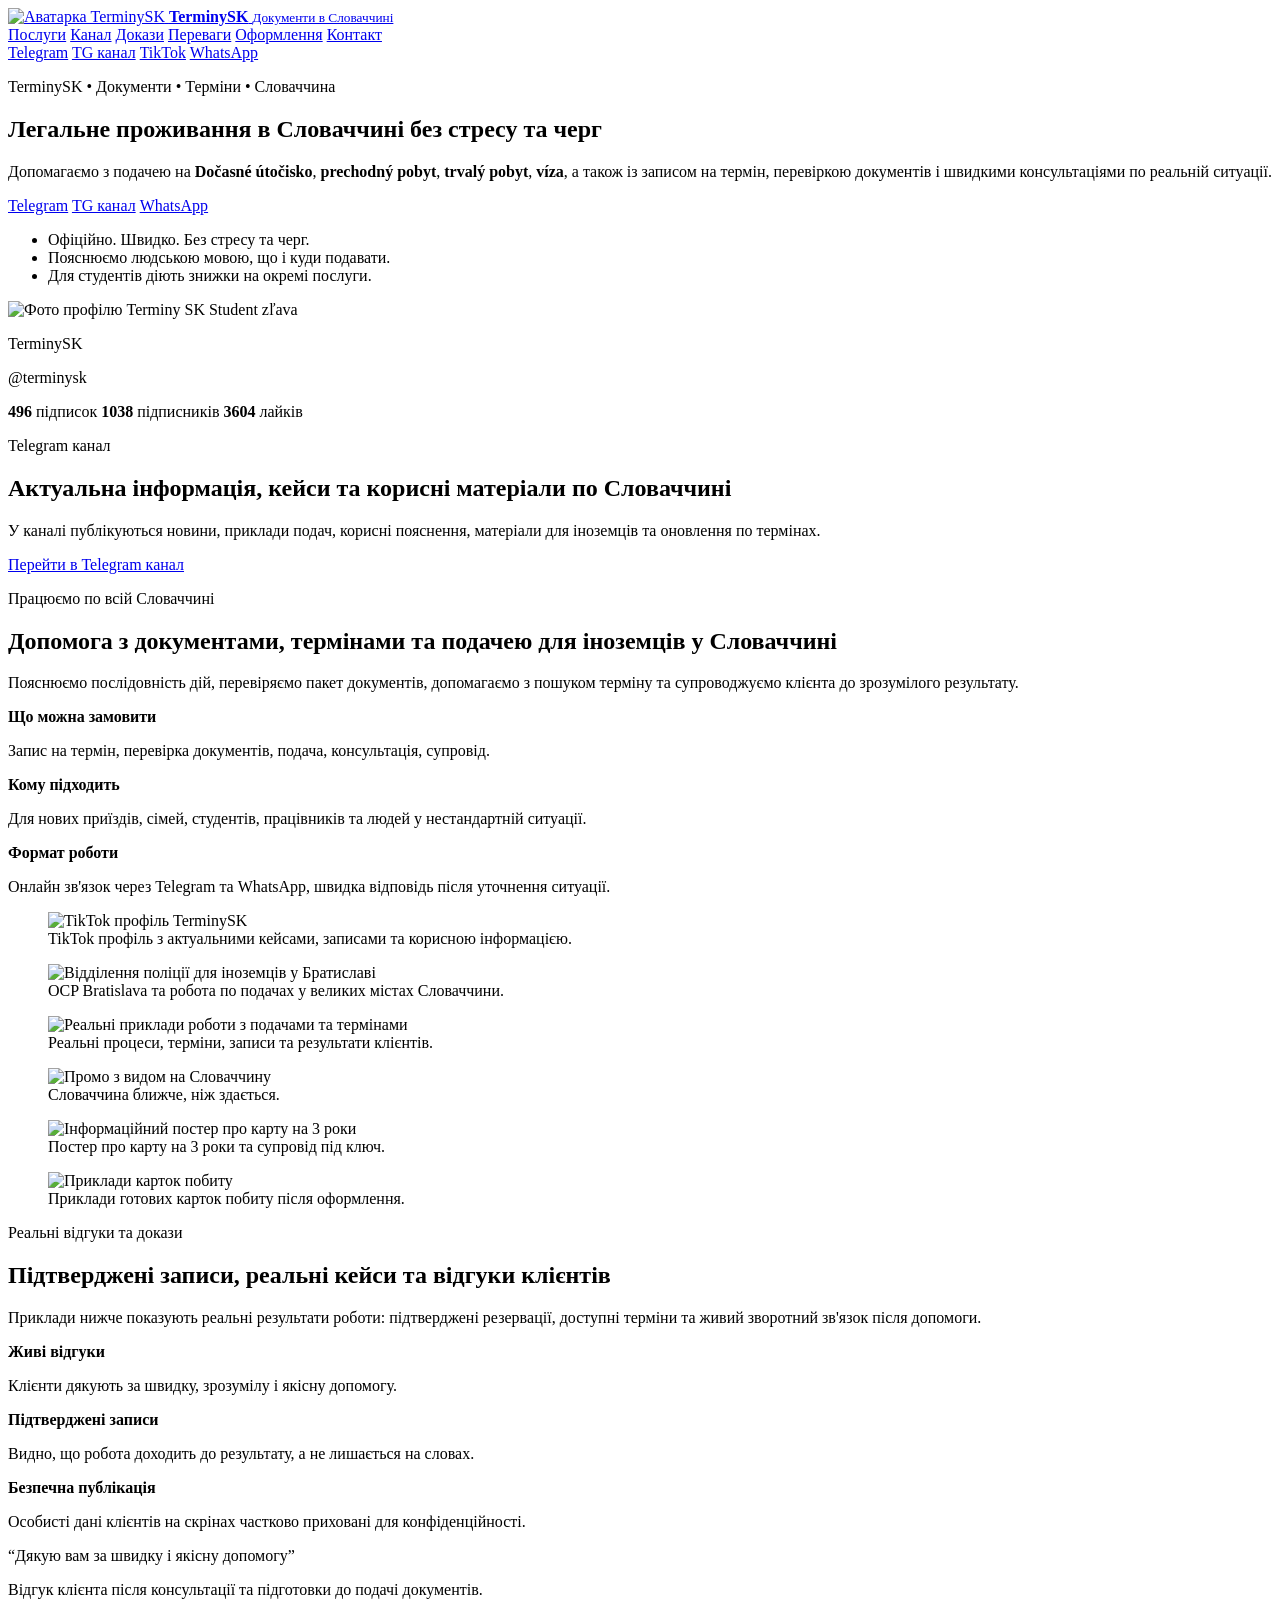
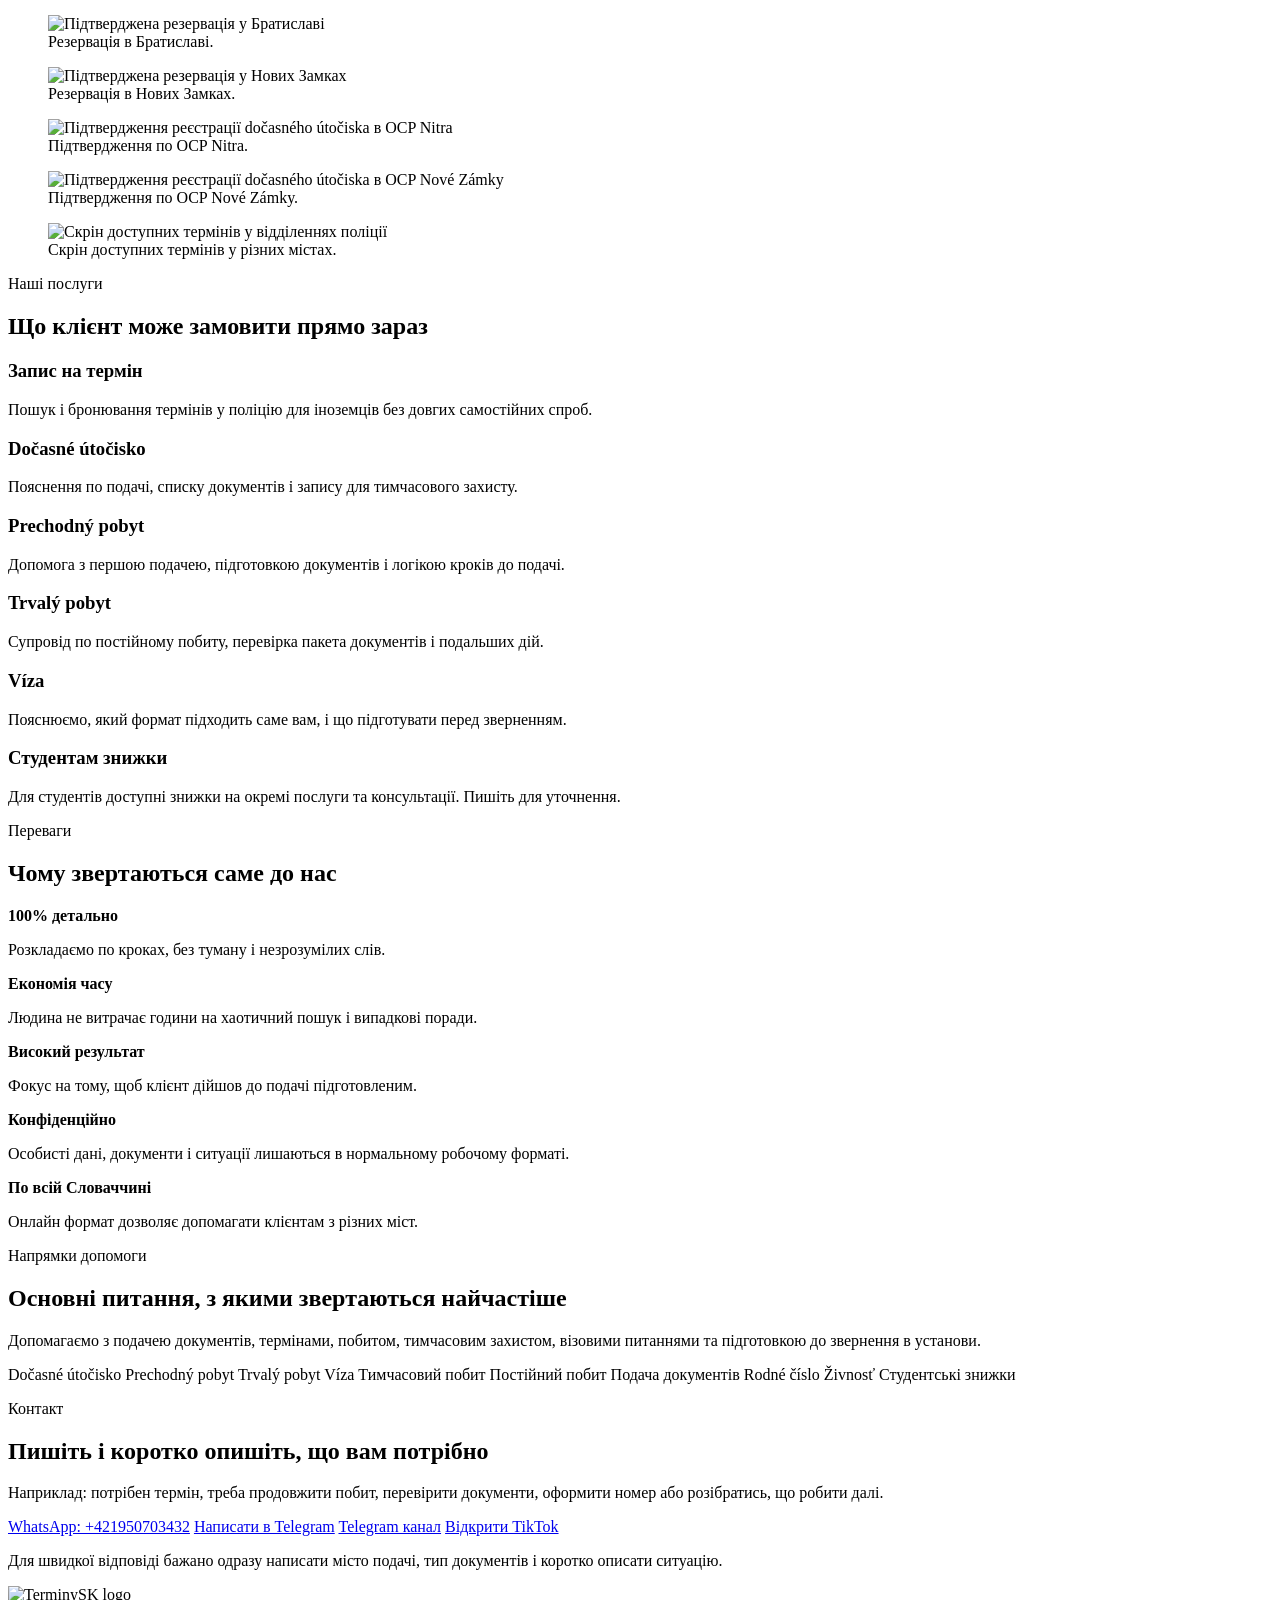
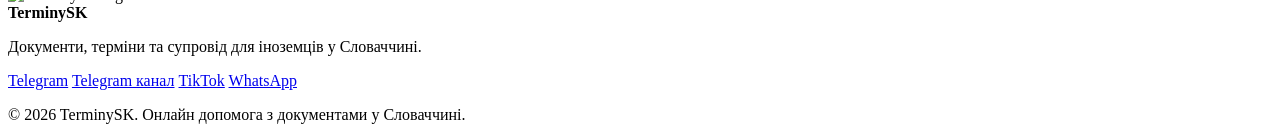
==== index.html @ c23ee8d8 "Update brand name" ====
<!DOCTYPE html>
<html lang="uk">
<head>
  <meta charset="UTF-8">
  <meta name="viewport" content="width=device-width, initial-scale=1.0">
  <title>TerminySK | Документи в Словаччині</title>
  <meta name="theme-color" content="#1d8fff">
  <meta name="author" content="TerminySK">
  <meta name="robots" content="index, follow">
  <meta
    name="keywords"
    content="TerminySK, документи в Словаччині, терміни Словаччина, поліція Словаччина, prechodny pobyt, trvaly pobyt, docasne utocisko, віза Словаччина"
  >
  <meta
    name="description"
    content="TerminySK: документи в Словаччині, запис на терміни, підготовка документів, подача заяв, консультації та допомога іноземцям."
  >
  <meta property="og:locale" content="uk_UA">
  <meta property="og:type" content="website">
  <meta property="og:title" content="TerminySK | Документи в Словаччині">
  <meta
    property="og:description"
    content="Допомога з Dočasné útočisko, prechodný pobyt, trvalý pobyt, візами, записом на поліцію та підготовкою документів у Словаччині."
  >
  <meta property="og:image" content="assets/profile-photo.jpg">
  <meta property="og:site_name" content="TerminySK">
  <meta name="twitter:card" content="summary_large_image">
  <meta name="twitter:title" content="TerminySK | Документи в Словаччині">
  <meta
    name="twitter:description"
    content="Офіційно, швидко та зрозуміло допомагаємо іноземцям з документами й термінами у Словаччині."
  >
  <meta name="twitter:image" content="assets/profile-photo.jpg">
  <link rel="icon" href="assets/profile-photo.jpg">
  <link rel="apple-touch-icon" href="assets/profile-photo.jpg">
  <link rel="manifest" href="site.webmanifest">
  <link rel="preconnect" href="https://fonts.googleapis.com">
  <link rel="preconnect" href="https://fonts.gstatic.com" crossorigin>
  <link
    href="https://fonts.googleapis.com/css2?family=Manrope:wght@400;500;700;800&family=Archivo+Black&display=swap"
    rel="stylesheet"
  >
  <link rel="stylesheet" href="styles.css">
</head>
<body>
  <header class="site-header">
    <div class="wrap topbar">
      <a class="brand" href="#home">
        <span class="brand-mark image">
          <img src="assets/profile-photo.jpg" alt="Аватарка TerminySK">
        </span>
        <span class="brand-text">
          <strong>TerminySK</strong>
          <small>Документи в Словаччині</small>
        </span>
      </a>
      <nav class="nav" aria-label="Основні розділи сайту">
        <a class="nav-link" href="#services">Послуги</a>
        <a class="nav-link" href="#channel">Канал</a>
        <a class="nav-link" href="#proofs">Докази</a>
        <a class="nav-link" href="#benefits">Переваги</a>
        <a class="nav-link" href="#formats">Оформлення</a>
        <a class="nav-link" href="#contact">Контакт</a>
      </nav>
      <div class="topbar-actions">
        <a class="nav-cta secondary" id="headerTelegram" href="#" target="_blank" rel="noreferrer">Telegram</a>
        <a class="nav-cta secondary" id="headerChannel" href="#" target="_blank" rel="noreferrer">TG канал</a>
        <a class="nav-cta secondary" id="headerTiktok" href="#" target="_blank" rel="noreferrer">TikTok</a>
        <a class="nav-cta" id="headerWhatsApp" href="#" target="_blank" rel="noreferrer">WhatsApp</a>
      </div>
    </div>
  </header>

  <main id="home">
    <section class="hero" data-section="home">
      <div class="hero-backdrop"></div>
      <div class="wrap hero-grid">
        <div class="hero-copy">
          <p class="eyebrow">TerminySK • Документи • Терміни • Словаччина</p>
          <h1>Легальне проживання в Словаччині без стресу та черг</h1>
          <p class="hero-text">
            Допомагаємо з подачею на <strong>Dočasné útočisko</strong>,
            <strong>prechodný pobyt</strong>, <strong>trvalý pobyt</strong>,
            <strong>víza</strong>, а також із записом на термін, перевіркою
            документів і швидкими консультаціями по реальній ситуації.
          </p>
        <div class="hero-actions">
          <a class="button primary" id="heroTelegram" href="#" target="_blank" rel="noreferrer">Telegram</a>
          <a class="button secondary" id="heroChannel" href="#" target="_blank" rel="noreferrer">TG канал</a>
          <a class="button secondary" id="heroWhatsApp" href="#" target="_blank" rel="noreferrer">WhatsApp</a>
        </div>
          <ul class="hero-list">
            <li>Офіційно. Швидко. Без стресу та черг.</li>
            <li>Пояснюємо людською мовою, що і куди подавати.</li>
            <li>Для студентів діють знижки на окремі послуги.</li>
          </ul>
        </div>

        <div class="hero-side">
          <div class="profile-snapshot">
            <div class="profile-photo-wrap">
              <img src="assets/profile-photo.jpg" alt="Фото профілю Terminy SK">
              <span class="discount-pill">Student zľava</span>
            </div>
            <div class="snapshot-card">
              <p class="snapshot-name">TerminySK</p>
              <p class="snapshot-handle" id="heroHandle">@terminysk</p>
              <div class="snapshot-stats">
                <span><strong>496</strong> підписок</span>
                <span><strong>1038</strong> підписників</span>
                <span><strong>3604</strong> лайків</span>
              </div>
            </div>
          </div>
        </div>
      </div>
    </section>

    <section class="channel-band" id="channel" data-section="channel">
      <div class="wrap channel-grid">
        <div>
          <p class="eyebrow">Telegram канал</p>
          <h2>Актуальна інформація, кейси та корисні матеріали по Словаччині</h2>
          <p>
            У каналі публікуються новини, приклади подач, корисні пояснення,
            матеріали для іноземців та оновлення по термінах.
          </p>
        </div>
        <a class="button primary channel-button" id="channelButton" href="#" target="_blank" rel="noreferrer">
          Перейти в Telegram канал
        </a>
      </div>
    </section>

    <section class="showcase wrap" data-section="showcase">
      <div class="section-head">
        <p class="eyebrow">Працюємо по всій Словаччині</p>
        <h2>Допомога з документами, термінами та подачею для іноземців у Словаччині</h2>
      </div>

      <div class="showcase-grid">
        <article class="showcase-copy">
          <p class="lead">
            Пояснюємо послідовність дій, перевіряємо пакет документів, допомагаємо
            з пошуком терміну та супроводжуємо клієнта до зрозумілого результату.
          </p>
          <div class="mini-points">
            <div>
              <strong>Що можна замовити</strong>
              <p>Запис на термін, перевірка документів, подача, консультація, супровід.</p>
            </div>
            <div>
              <strong>Кому підходить</strong>
              <p>Для нових приїздів, сімей, студентів, працівників та людей у нестандартній ситуації.</p>
            </div>
            <div>
              <strong>Формат роботи</strong>
              <p>Онлайн зв'язок через Telegram та WhatsApp, швидка відповідь після уточнення ситуації.</p>
            </div>
          </div>
        </article>

        <figure class="showcase-image tiktok-large">
          <img src="assets/profile-preview.jpg" alt="TikTok профіль TerminySK">
          <figcaption>TikTok профіль з актуальними кейсами, записами та корисною інформацією.</figcaption>
        </figure>

        <div class="showcase-stack">
          <figure class="showcase-image">
            <img src="assets/police-bratislava.jpg" alt="Відділення поліції для іноземців у Братиславі">
            <figcaption>OCP Bratislava та робота по подачах у великих містах Словаччини.</figcaption>
          </figure>
          <figure class="showcase-image">
            <img src="assets/real-work-collage-safe.jpg" alt="Реальні приклади роботи з подачами та термінами">
            <figcaption>Реальні процеси, терміни, записи та результати клієнтів.</figcaption>
          </figure>
        </div>
      </div>
    </section>

    <section class="visuals wrap" data-section="visuals">
      <div class="visuals-grid">
        <figure class="visual-card">
          <img src="assets/slovakia-castle-promo.jpg" alt="Промо з видом на Словаччину">
          <figcaption>Словаччина ближче, ніж здається.</figcaption>
        </figure>
        <figure class="visual-card">
          <img src="assets/card-poster.jpg" alt="Інформаційний постер про карту на 3 роки">
          <figcaption>Постер про карту на 3 роки та супровід під ключ.</figcaption>
        </figure>
        <figure class="visual-card">
          <img src="assets/residence-cards.jpg" alt="Приклади карток побиту">
          <figcaption>Приклади готових карток побиту після оформлення.</figcaption>
        </figure>
      </div>
    </section>

    <section class="proofs wrap" id="proofs" data-section="proofs">
      <div class="section-head">
        <p class="eyebrow">Реальні відгуки та докази</p>
        <h2>Підтверджені записи, реальні кейси та відгуки клієнтів</h2>
      </div>

      <div class="proofs-layout">
        <article class="proofs-intro">
          <p class="lead">
            Приклади нижче показують реальні результати роботи: підтверджені
            резервaції, доступні терміни та живий зворотний зв'язок після допомоги.
          </p>
          <div class="mini-points">
            <div>
              <strong>Живі відгуки</strong>
              <p>Клієнти дякують за швидку, зрозумілу і якісну допомогу.</p>
            </div>
            <div>
              <strong>Підтверджені записи</strong>
              <p>Видно, що робота доходить до результату, а не лишається на словах.</p>
            </div>
            <div>
              <strong>Безпечна публікація</strong>
              <p>Особисті дані клієнтів на скрінах частково приховані для конфіденційності.</p>
            </div>
          </div>
        </article>

        <article class="testimonial-card">
          <p class="testimonial-quote">“Дякую вам за швидку і якісну допомогу”</p>
          <p class="testimonial-text">Відгук клієнта після консультації та підготовки до подачі документів.</p>
        </article>

        <figure class="proof-card">
          <img src="assets/proofs/proof-bratislava.jpg" alt="Підтверджена резервaція у Братиславі">
          <figcaption>Резервація в Братиславі.</figcaption>
        </figure>

        <figure class="proof-card">
          <img src="assets/proofs/proof-nove-zamky.jpg" alt="Підтверджена резервaція у Нових Замках">
          <figcaption>Резервація в Нових Замках.</figcaption>
        </figure>

        <figure class="proof-card">
          <img src="assets/proofs/proof-ocp-nitra.jpg" alt="Підтвердження реєстрації dočasného útočiska в OCP Nitra">
          <figcaption>Підтвердження по OCP Nitra.</figcaption>
        </figure>

        <figure class="proof-card">
          <img src="assets/proofs/proof-ocp-nove-zamky.jpg" alt="Підтвердження реєстрації dočasného útočiska в OCP Nové Zámky">
          <figcaption>Підтвердження по OCP Nové Zámky.</figcaption>
        </figure>

        <figure class="proof-card">
          <img src="assets/proofs/proof-open-terms.jpg" alt="Скрін доступних термінів у відділеннях поліції">
          <figcaption>Скрін доступних термінів у різних містах.</figcaption>
        </figure>
      </div>
    </section>

    <section class="services-band" id="services" data-section="services">
      <div class="wrap">
        <div class="section-head light">
          <p class="eyebrow">Наші послуги</p>
          <h2>Що клієнт може замовити прямо зараз</h2>
        </div>

        <div class="service-grid">
          <article class="service-card">
            <h3>Запис на термін</h3>
            <p>Пошук і бронювання термінів у поліцію для іноземців без довгих самостійних спроб.</p>
          </article>
          <article class="service-card">
            <h3>Dočasné útočisko</h3>
            <p>Пояснення по подачі, списку документів і запису для тимчасового захисту.</p>
          </article>
          <article class="service-card">
            <h3>Prechodný pobyt</h3>
            <p>Допомога з першою подачею, підготовкою документів і логікою кроків до подачі.</p>
          </article>
          <article class="service-card">
            <h3>Trvalý pobyt</h3>
            <p>Супровід по постійному побиту, перевірка пакета документів і подальших дій.</p>
          </article>
          <article class="service-card">
            <h3>Víza</h3>
            <p>Пояснюємо, який формат підходить саме вам, і що підготувати перед зверненням.</p>
          </article>
          <article class="service-card accent">
            <h3>Студентам знижки</h3>
            <p>Для студентів доступні знижки на окремі послуги та консультації. Пишіть для уточнення.</p>
          </article>
        </div>
      </div>
    </section>

    <section class="benefits wrap" id="benefits" data-section="benefits">
      <div class="section-head">
        <p class="eyebrow">Переваги</p>
        <h2>Чому звертаються саме до нас</h2>
      </div>

      <div class="benefit-grid">
        <article>
          <strong>100% детально</strong>
          <p>Розкладаємо по кроках, без туману і незрозумілих слів.</p>
        </article>
        <article>
          <strong>Економія часу</strong>
          <p>Людина не витрачає години на хаотичний пошук і випадкові поради.</p>
        </article>
        <article>
          <strong>Високий результат</strong>
          <p>Фокус на тому, щоб клієнт дійшов до подачі підготовленим.</p>
        </article>
        <article>
          <strong>Конфіденційно</strong>
          <p>Особисті дані, документи і ситуації лишаються в нормальному робочому форматі.</p>
        </article>
        <article>
          <strong>По всій Словаччині</strong>
          <p>Онлайн формат дозволяє допомагати клієнтам з різних міст.</p>
        </article>
      </div>
    </section>

    <section class="formats-band" id="formats" data-section="formats">
      <div class="wrap formats-grid">
        <div class="formats-copy">
          <p class="eyebrow">Напрямки допомоги</p>
          <h2>Основні питання, з якими звертаються найчастіше</h2>
          <p>
            Допомагаємо з подачею документів, термінами, побитом, тимчасовим
            захистом, візовими питаннями та підготовкою до звернення в установи.
          </p>
        </div>
        <div class="format-chips">
          <span>Dočasné útočisko</span>
          <span>Prechodný pobyt</span>
          <span>Trvalý pobyt</span>
          <span>Víza</span>
          <span>Тимчасовий побит</span>
          <span>Постійний побит</span>
          <span>Подача документів</span>
          <span>Rodné číslo</span>
          <span>Živnosť</span>
          <span>Студентські знижки</span>
        </div>
      </div>
    </section>

    <section class="contact-band" id="contact" data-section="contact">
      <div class="wrap contact-grid">
        <div>
          <p class="eyebrow">Контакт</p>
          <h2>Пишіть і коротко опишіть, що вам потрібно</h2>
          <p class="contact-text">
            Наприклад: потрібен термін, треба продовжити побит, перевірити документи,
            оформити номер або розібратись, що робити далі.
          </p>
        </div>
        <div class="contact-box">
          <a class="button primary full" id="contactWhatsApp" href="#" target="_blank" rel="noreferrer">WhatsApp: +421950703432</a>
          <a class="button secondary full" id="contactTelegram" href="#" target="_blank" rel="noreferrer">Написати в Telegram</a>
          <a class="button secondary full" id="contactChannel" href="#" target="_blank" rel="noreferrer">Telegram канал</a>
          <a class="button ghost full" id="contactTiktok" href="#" target="_blank" rel="noreferrer">Відкрити TikTok</a>
          <p class="contact-note">
            Для швидкої відповіді бажано одразу написати місто подачі, тип документів і коротко описати ситуацію.
          </p>
        </div>
      </div>
    </section>
  </main>

  <footer class="site-footer">
    <div class="wrap footer-grid">
      <div class="footer-brand">
        <img src="assets/profile-photo.jpg" alt="TerminySK logo">
        <div>
          <strong>TerminySK</strong>
          <p>Документи, терміни та супровід для іноземців у Словаччині.</p>
        </div>
      </div>
      <div class="footer-links">
        <a id="footerTelegram" href="#" target="_blank" rel="noreferrer">Telegram</a>
        <a id="footerChannel" href="#" target="_blank" rel="noreferrer">Telegram канал</a>
        <a id="footerTiktok" href="#" target="_blank" rel="noreferrer">TikTok</a>
        <a id="footerWhatsApp" href="#" target="_blank" rel="noreferrer">WhatsApp</a>
      </div>
      <p class="footer-copy">© 2026 TerminySK. Онлайн допомога з документами у Словаччині.</p>
    </div>
  </footer>

  <script src="script.js"></script>
</body>
</html>
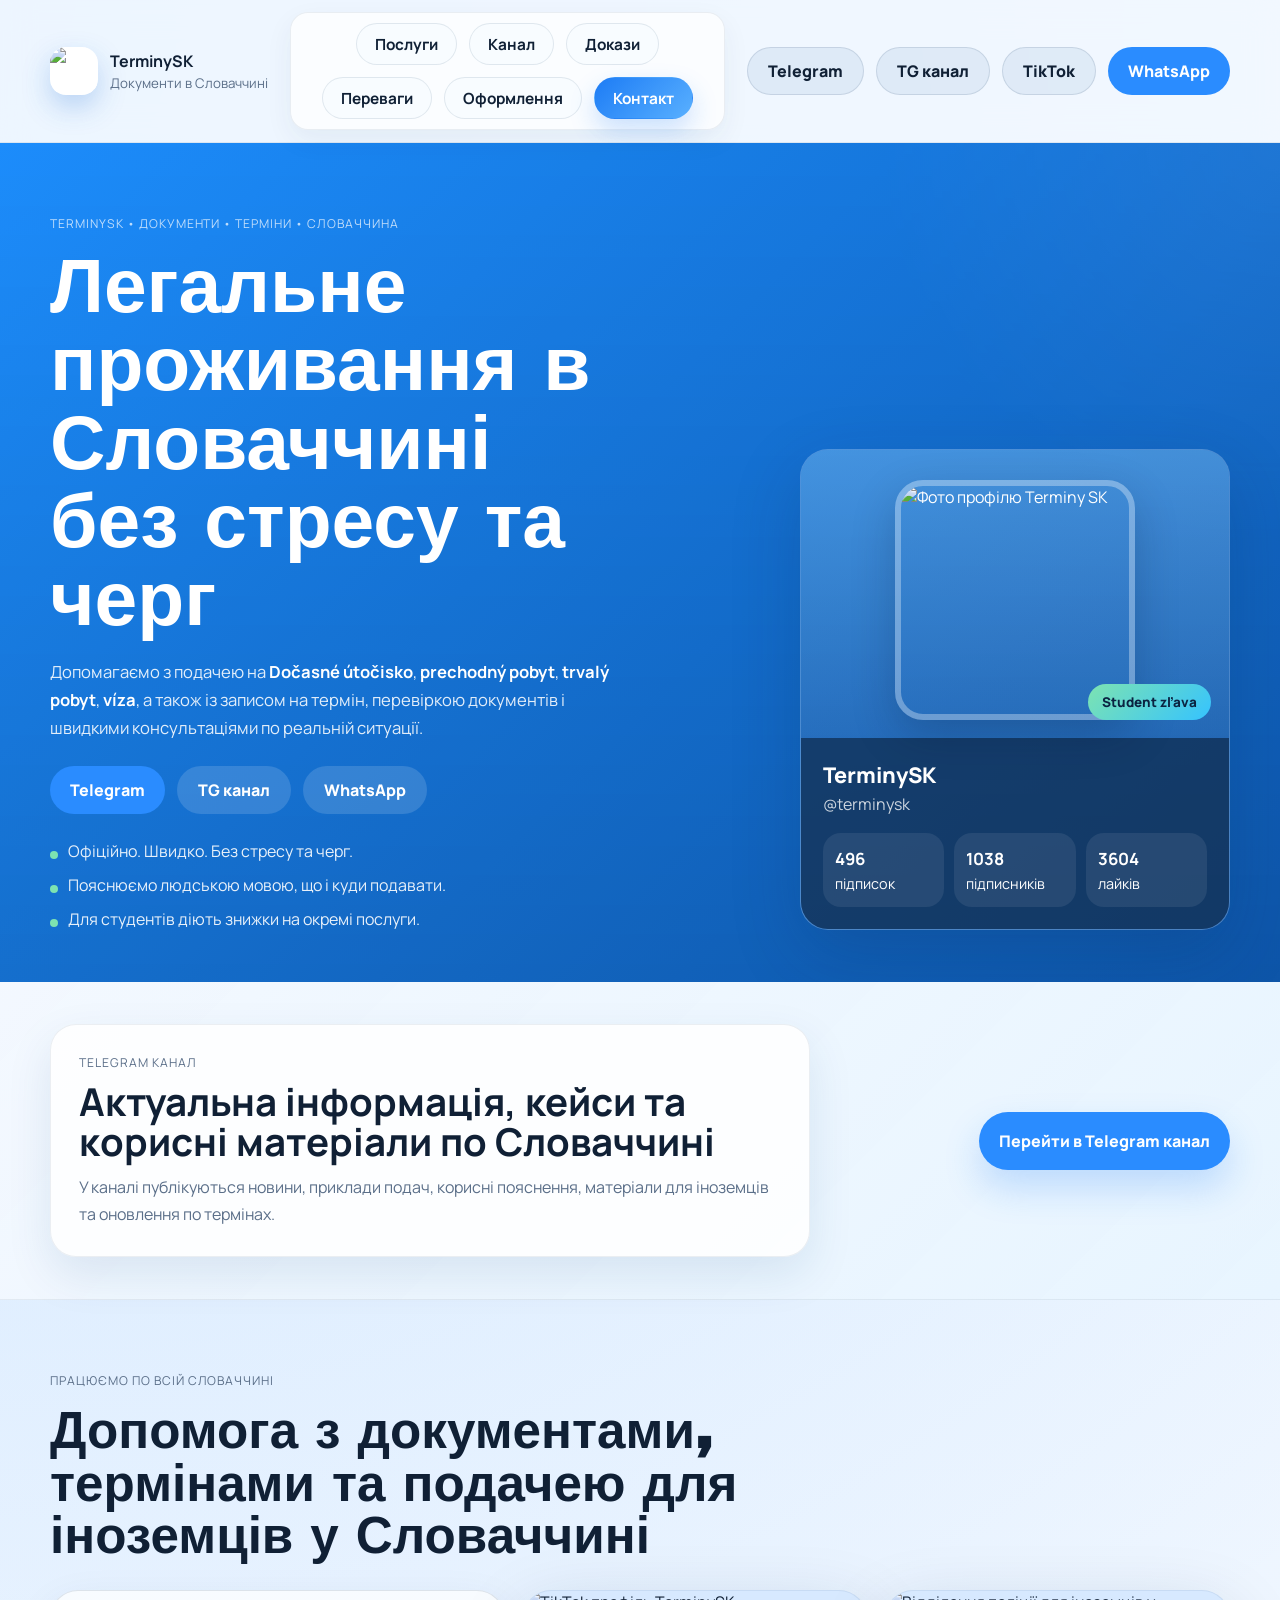
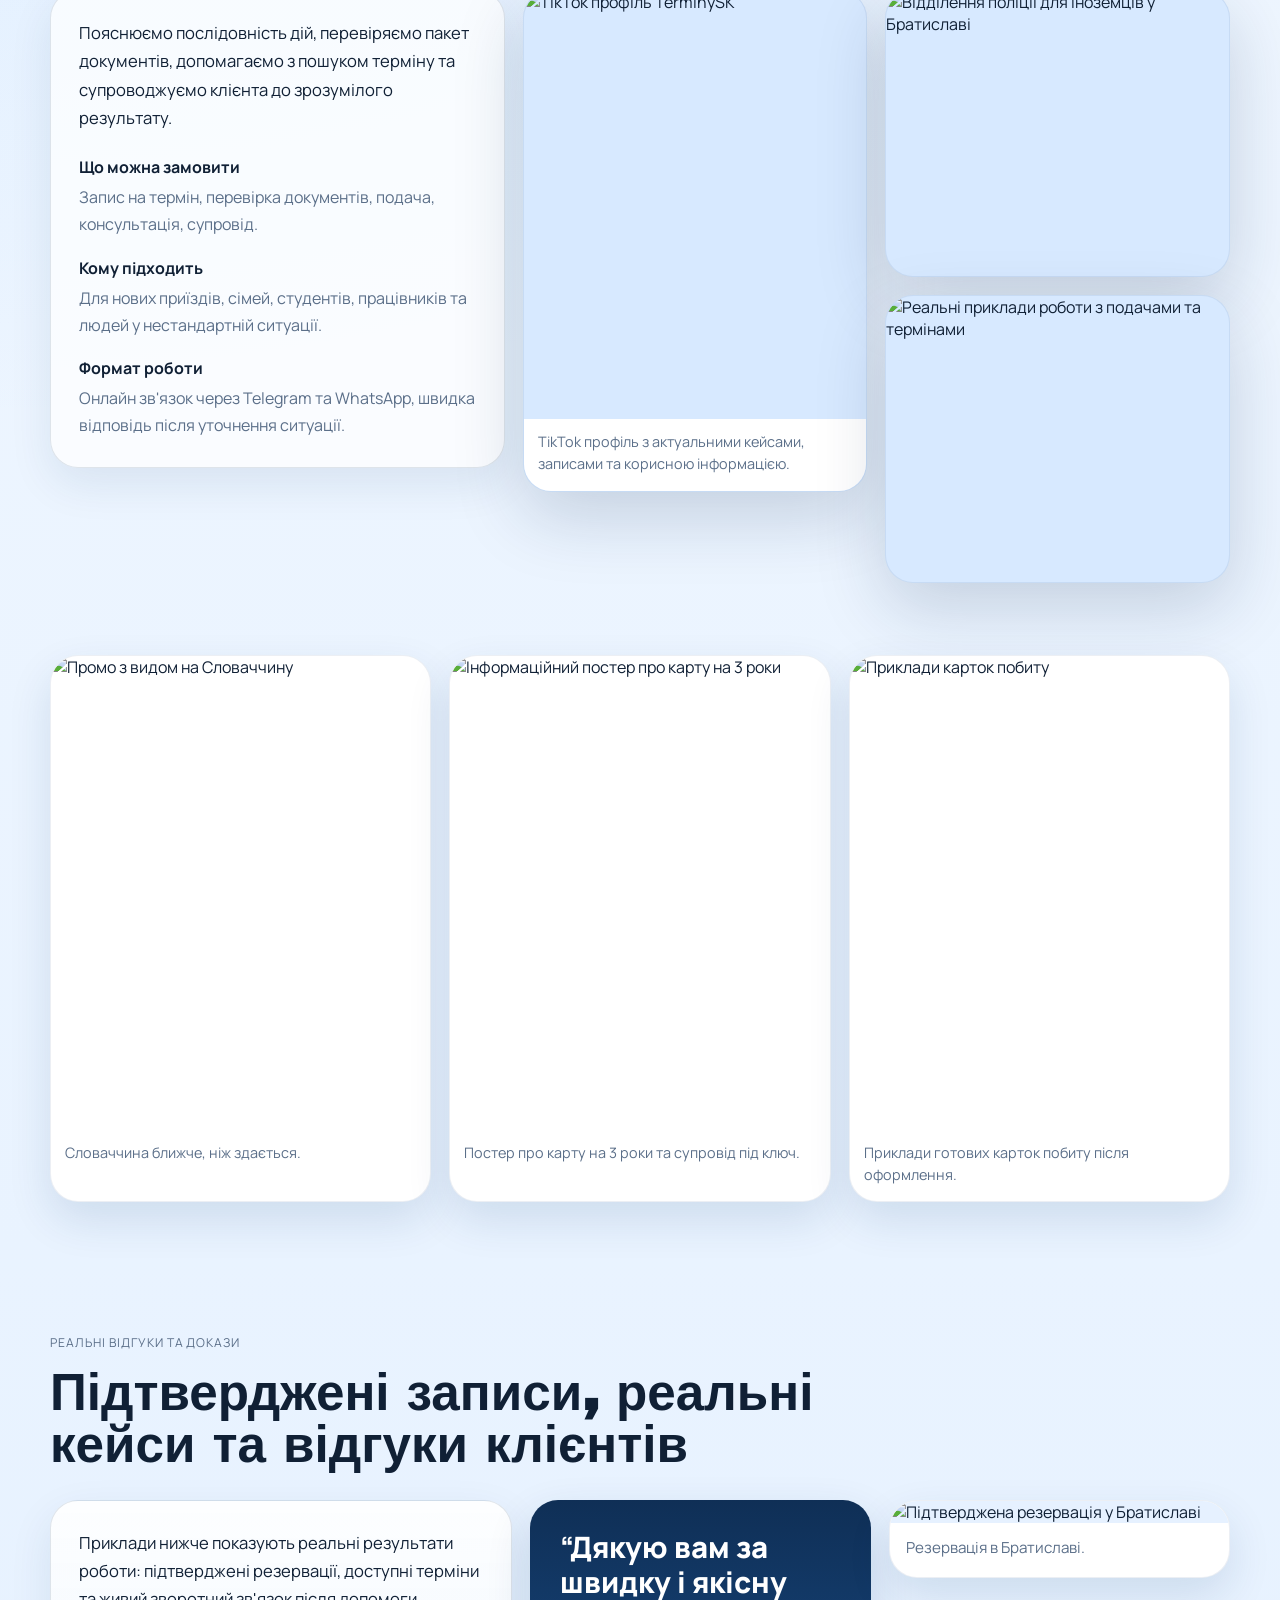
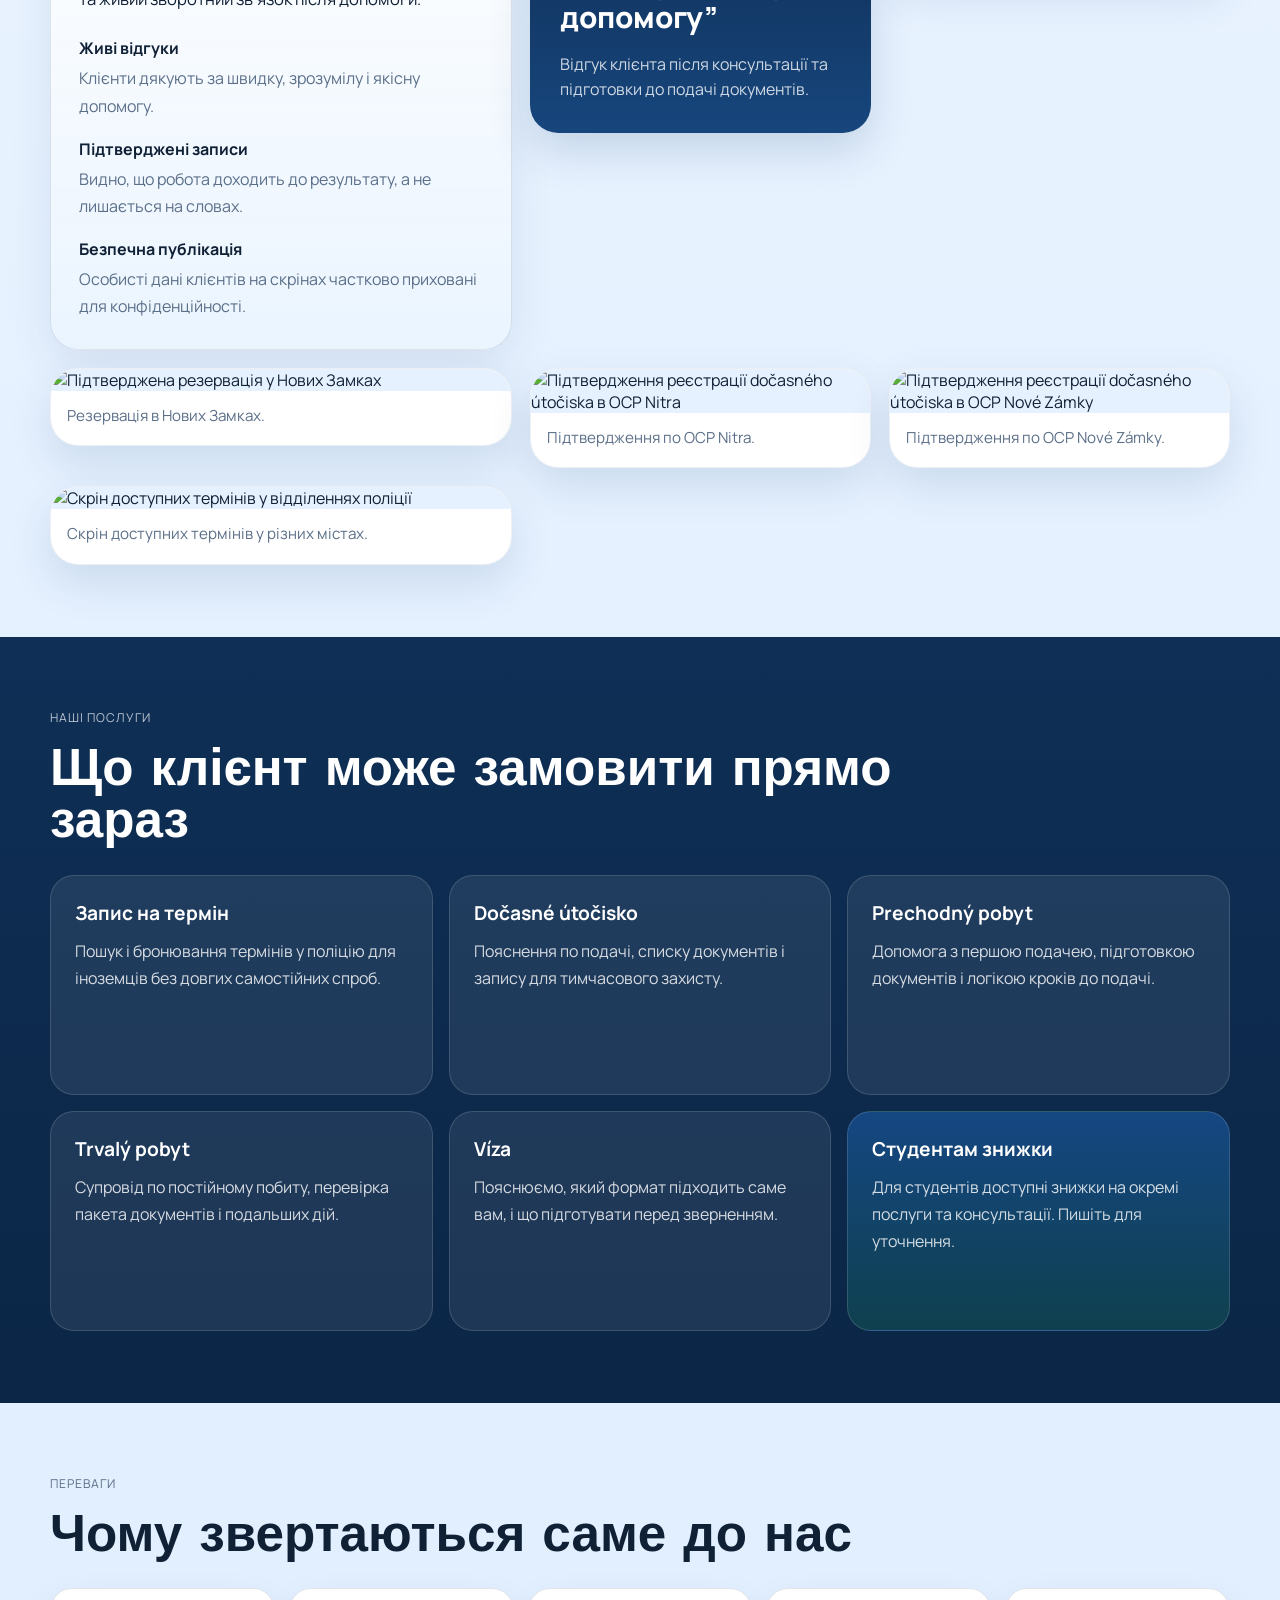
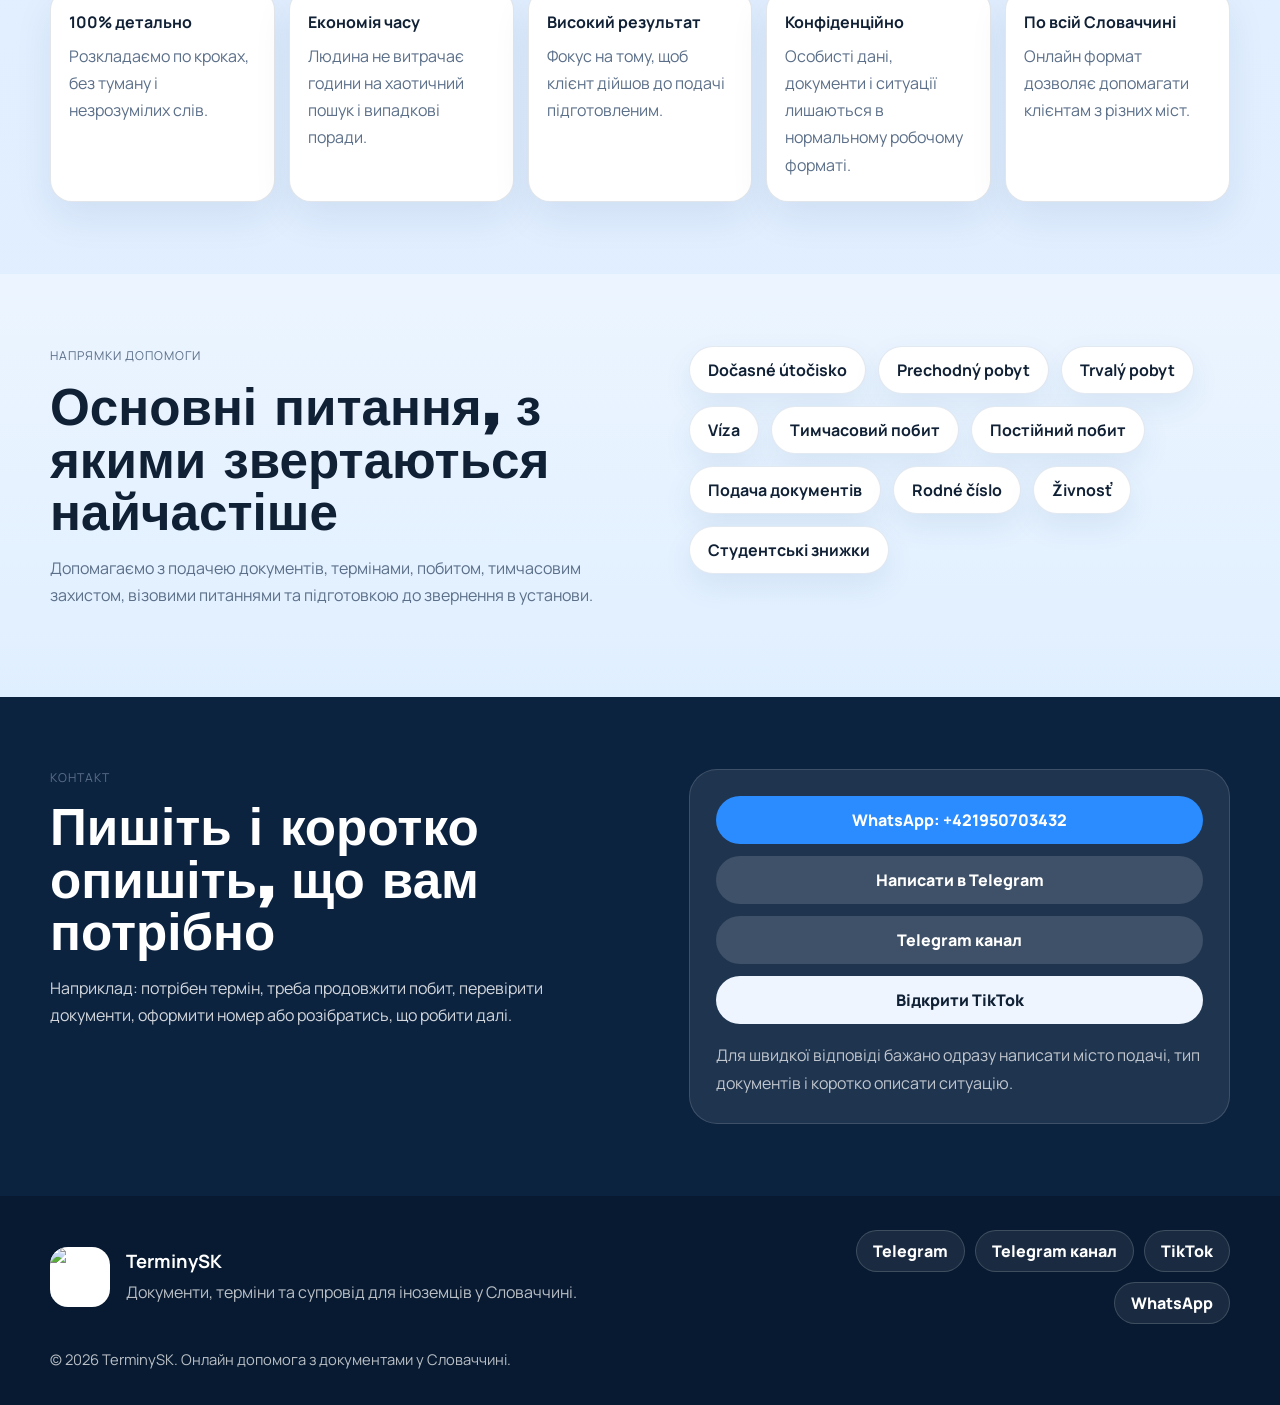
==== commit f1e8a50e: "Add sitemap and canonical metadata" ====
--- a/index.html
+++ b/index.html
@@ -4,6 +4,7 @@
   <meta charset="UTF-8">
   <meta name="viewport" content="width=device-width, initial-scale=1.0">
   <title>TerminySK | Документи в Словаччині</title>
+  <link rel="canonical" href="https://www.terminysk.com/">
   <meta name="theme-color" content="#1d8fff">
   <meta name="author" content="TerminySK">
   <meta name="robots" content="index, follow">
@@ -17,12 +18,13 @@
   >
   <meta property="og:locale" content="uk_UA">
   <meta property="og:type" content="website">
+  <meta property="og:url" content="https://www.terminysk.com/">
   <meta property="og:title" content="TerminySK | Документи в Словаччині">
   <meta
     property="og:description"
     content="Допомога з Dočasné útočisko, prechodný pobyt, trvalý pobyt, візами, записом на поліцію та підготовкою документів у Словаччині."
   >
-  <meta property="og:image" content="assets/profile-photo.jpg">
+  <meta property="og:image" content="https://www.terminysk.com/assets/profile-photo.jpg">
   <meta property="og:site_name" content="TerminySK">
   <meta name="twitter:card" content="summary_large_image">
   <meta name="twitter:title" content="TerminySK | Документи в Словаччині">
@@ -30,7 +32,7 @@
     name="twitter:description"
     content="Офіційно, швидко та зрозуміло допомагаємо іноземцям з документами й термінами у Словаччині."
   >
-  <meta name="twitter:image" content="assets/profile-photo.jpg">
+  <meta name="twitter:image" content="https://www.terminysk.com/assets/profile-photo.jpg">
   <link rel="icon" href="assets/profile-photo.jpg">
   <link rel="apple-touch-icon" href="assets/profile-photo.jpg">
   <link rel="manifest" href="site.webmanifest">
--- a/styles.css
+++ b/styles.css
@@ -0,0 +1,968 @@
+:root {
+  --bg: #eff6ff;
+  --bg-deep: #0d2d53;
+  --bg-band: #0c2340;
+  --surface: #ffffff;
+  --surface-soft: #f3f8ff;
+  --text: #102035;
+  --muted: #5b6f89;
+  --line: rgba(16, 49, 86, 0.12);
+  --line-strong: rgba(255, 255, 255, 0.16);
+  --accent: #2a8cff;
+  --accent-strong: #0b6ee4;
+  --accent-soft: #d8ebff;
+  --success: #22b573;
+  --shadow: 0 24px 70px rgba(11, 39, 78, 0.18);
+}
+
+* {
+  box-sizing: border-box;
+}
+
+html {
+  scroll-behavior: smooth;
+}
+
+section[id] {
+  scroll-margin-top: 110px;
+}
+
+body {
+  margin: 0;
+  font-family: "Manrope", sans-serif;
+  color: var(--text);
+  background:
+    radial-gradient(circle at top left, rgba(57, 152, 255, 0.22), transparent 32%),
+    linear-gradient(180deg, #f4f9ff 0%, #dcecff 100%);
+}
+
+img {
+  display: block;
+  max-width: 100%;
+}
+
+a {
+  color: inherit;
+  text-decoration: none;
+}
+
+.wrap {
+  width: min(1180px, calc(100% - 28px));
+  margin: 0 auto;
+}
+
+.site-header {
+  position: sticky;
+  top: 0;
+  z-index: 10;
+  backdrop-filter: blur(16px);
+  background: rgba(244, 249, 255, 0.82);
+  border-bottom: 1px solid rgba(16, 49, 86, 0.08);
+}
+
+.topbar {
+  min-height: 78px;
+  display: flex;
+  align-items: center;
+  justify-content: space-between;
+  gap: 22px;
+  padding: 12px 0;
+}
+
+.brand {
+  display: inline-flex;
+  align-items: center;
+  gap: 12px;
+}
+
+.brand-mark {
+  width: 48px;
+  height: 48px;
+  border-radius: 16px;
+  display: inline-flex;
+  align-items: center;
+  justify-content: center;
+  background: linear-gradient(135deg, #1d7cf5, #65b8ff);
+  color: #fff;
+  font-family: "Archivo Black", sans-serif;
+  font-size: 0.95rem;
+  box-shadow: 0 12px 28px rgba(24, 107, 211, 0.25);
+}
+
+.brand-mark.image {
+  padding: 0;
+  overflow: hidden;
+  background: #ffffff;
+}
+
+.brand-mark.image img {
+  width: 100%;
+  height: 100%;
+  object-fit: cover;
+}
+
+.brand-text {
+  display: grid;
+  gap: 2px;
+}
+
+.brand-text strong {
+  font-size: 1rem;
+}
+
+.brand-text small,
+.eyebrow,
+.contact-note {
+  color: var(--muted);
+}
+
+.nav {
+  display: flex;
+  flex-wrap: wrap;
+  gap: 12px;
+  font-size: 0.96rem;
+  padding: 10px 12px;
+  border-radius: 18px;
+  background: rgba(255, 255, 255, 0.72);
+  border: 1px solid rgba(16, 49, 86, 0.08);
+  box-shadow: 0 10px 28px rgba(10, 48, 93, 0.06);
+  justify-content: center;
+  flex: 1 1 420px;
+}
+
+.nav-link {
+  display: inline-flex;
+  align-items: center;
+  justify-content: center;
+  min-height: 42px;
+  padding: 0 18px;
+  border-radius: 999px;
+  border: 1px solid rgba(16, 49, 86, 0.1);
+  background: rgba(248, 252, 255, 0.9);
+  color: var(--text);
+  font-weight: 700;
+  flex: 0 0 auto;
+  transition: transform 180ms ease, background-color 180ms ease, border-color 180ms ease, color 180ms ease, box-shadow 180ms ease;
+}
+
+.nav-link:hover {
+  transform: translateY(-1px);
+  background: #ffffff;
+  border-color: rgba(42, 140, 255, 0.32);
+  box-shadow: 0 10px 24px rgba(33, 104, 185, 0.12);
+}
+
+.nav-link.active {
+  background: linear-gradient(135deg, #1d7cf5, #59b0ff);
+  border-color: transparent;
+  color: #ffffff;
+  box-shadow: 0 12px 26px rgba(29, 124, 245, 0.22);
+}
+
+.topbar-actions {
+  display: flex;
+  flex-wrap: wrap;
+  gap: 12px;
+  justify-content: flex-end;
+  align-items: center;
+}
+
+.nav-cta,
+.button {
+  display: inline-flex;
+  align-items: center;
+  justify-content: center;
+  min-height: 48px;
+  padding: 0 20px;
+  border-radius: 999px;
+  font-weight: 800;
+  transition: transform 180ms ease, background-color 180ms ease, border-color 180ms ease;
+}
+
+.nav-cta:hover,
+.button:hover {
+  transform: translateY(-1px);
+}
+
+.nav-cta,
+.button.primary {
+  background: var(--accent);
+  color: #fff;
+}
+
+.button.secondary,
+.button.ghost {
+  border: 1px solid transparent;
+}
+
+.button.secondary {
+  background: rgba(255, 255, 255, 0.14);
+  color: #fff;
+}
+
+.nav-cta.secondary {
+  background: rgba(22, 78, 147, 0.08);
+  color: var(--text);
+  border: 1px solid rgba(16, 49, 86, 0.12);
+}
+
+.button.ghost {
+  background: #eef5ff;
+  color: var(--text);
+}
+
+.hero {
+  position: relative;
+  overflow: clip;
+  background: linear-gradient(135deg, #1d8fff 0%, #0f5eb9 100%);
+  color: #fff;
+}
+
+.hero-backdrop {
+  position: absolute;
+  inset: 0;
+  background:
+    radial-gradient(circle at top right, rgba(255, 255, 255, 0.18), transparent 26%),
+    linear-gradient(180deg, rgba(10, 59, 118, 0.1), rgba(8, 34, 69, 0.55)),
+    url("assets/brand-cover.jpg") center/cover no-repeat;
+  opacity: 0.26;
+}
+
+.hero-grid {
+  position: relative;
+  display: grid;
+  grid-template-columns: minmax(0, 1.2fr) minmax(320px, 0.8fr);
+  gap: 30px;
+  align-items: end;
+  padding: 72px 0 52px;
+}
+
+.channel-band {
+  background:
+    linear-gradient(135deg, rgba(244, 249, 255, 0.96), rgba(232, 245, 255, 0.92)),
+    url("assets/real-work-collage-safe.jpg") center/cover no-repeat;
+  border-bottom: 1px solid rgba(16, 49, 86, 0.08);
+}
+
+.channel-grid {
+  display: grid;
+  grid-template-columns: minmax(0, 1fr) auto;
+  gap: 28px;
+  align-items: center;
+  padding: 42px 0;
+}
+
+.channel-grid > div {
+  max-width: 760px;
+  padding: 28px;
+  border-radius: 26px;
+  background: rgba(255, 255, 255, 0.86);
+  border: 1px solid rgba(16, 49, 86, 0.08);
+  box-shadow: 0 18px 46px rgba(13, 67, 124, 0.1);
+}
+
+.channel-grid h2 {
+  margin: 8px 0 12px;
+  font-size: clamp(1.7rem, 3vw, 2.8rem);
+  line-height: 1.04;
+}
+
+.channel-grid p {
+  margin: 0;
+  color: var(--muted);
+  line-height: 1.7;
+}
+
+.channel-button {
+  min-width: 250px;
+  min-height: 58px;
+  box-shadow: 0 18px 36px rgba(29, 124, 245, 0.22);
+}
+
+.hero-copy h1,
+.section-head h2,
+.formats-copy h2,
+.contact-grid h2 {
+  margin: 0;
+  font-family: "Archivo Black", sans-serif;
+  letter-spacing: 0;
+  line-height: 1.02;
+}
+
+.hero-copy h1 {
+  max-width: 11ch;
+  font-size: clamp(2.8rem, 6vw, 5.2rem);
+}
+
+.eyebrow {
+  margin: 0 0 16px;
+  text-transform: uppercase;
+  letter-spacing: 0.08em;
+  font-size: 0.76rem;
+}
+
+.hero .eyebrow,
+.section-head.light .eyebrow {
+  color: rgba(255, 255, 255, 0.72);
+}
+
+.hero-text,
+.contact-text,
+.lead,
+.mini-points p,
+.service-card p,
+.benefit-grid p,
+.formats-copy p,
+.contact-note {
+  line-height: 1.7;
+}
+
+.hero-text {
+  max-width: 58ch;
+  margin: 18px 0 24px;
+  color: rgba(255, 255, 255, 0.88);
+  font-size: 1.04rem;
+}
+
+.hero-actions {
+  display: flex;
+  flex-wrap: wrap;
+  gap: 12px;
+}
+
+.hero-list {
+  list-style: none;
+  padding: 0;
+  margin: 26px 0 0;
+  display: grid;
+  gap: 12px;
+}
+
+.hero-list li {
+  padding-left: 18px;
+  position: relative;
+  color: rgba(255, 255, 255, 0.9);
+}
+
+.hero-list li::before {
+  content: "";
+  width: 8px;
+  height: 8px;
+  border-radius: 50%;
+  background: #7de3b1;
+  position: absolute;
+  left: 0;
+  top: 0.65em;
+}
+
+.hero-side {
+  display: flex;
+  justify-content: flex-end;
+}
+
+.profile-snapshot {
+  width: min(100%, 430px);
+  border-radius: 28px;
+  overflow: hidden;
+  background: rgba(255, 255, 255, 0.1);
+  border: 1px solid var(--line-strong);
+  box-shadow: var(--shadow);
+}
+
+.profile-photo-wrap {
+  position: relative;
+  display: flex;
+  justify-content: center;
+  align-items: center;
+  padding: 30px 24px 18px;
+  background: linear-gradient(180deg, rgba(138, 210, 255, 0.26), rgba(17, 74, 139, 0.16));
+}
+
+.profile-photo-wrap img {
+  width: min(100%, 240px);
+  aspect-ratio: 1;
+  object-fit: cover;
+  border-radius: 28px;
+  border: 6px solid rgba(255, 255, 255, 0.32);
+  box-shadow: 0 16px 44px rgba(4, 24, 50, 0.22);
+}
+
+.discount-pill {
+  position: absolute;
+  right: 18px;
+  bottom: 18px;
+  display: inline-flex;
+  align-items: center;
+  min-height: 36px;
+  padding: 0 14px;
+  border-radius: 999px;
+  background: linear-gradient(135deg, #7de3b1, #35c3ff);
+  color: #0b2341;
+  font-size: 0.84rem;
+  font-weight: 800;
+}
+
+.snapshot-card {
+  padding: 22px;
+  background: rgba(8, 28, 54, 0.62);
+}
+
+.snapshot-name {
+  margin: 0;
+  font-size: 1.35rem;
+  font-weight: 800;
+}
+
+.snapshot-handle {
+  margin: 4px 0 18px;
+  color: rgba(255, 255, 255, 0.78);
+}
+
+.snapshot-stats {
+  display: grid;
+  grid-template-columns: repeat(3, 1fr);
+  gap: 10px;
+}
+
+.snapshot-stats span {
+  display: grid;
+  gap: 4px;
+  padding: 14px 12px;
+  border-radius: 18px;
+  background: rgba(255, 255, 255, 0.08);
+  font-size: 0.9rem;
+}
+
+.snapshot-stats strong {
+  font-size: 1.05rem;
+}
+
+.showcase,
+.proofs,
+.benefits {
+  padding: 72px 0;
+}
+
+.section-head {
+  max-width: 860px;
+  margin-bottom: 28px;
+}
+
+.section-head h2,
+.formats-copy h2,
+.contact-grid h2 {
+  font-size: clamp(2rem, 4vw, 3.4rem);
+}
+
+.showcase-grid {
+  display: grid;
+  grid-template-columns: minmax(0, 0.95fr) minmax(260px, 0.72fr) minmax(280px, 0.72fr);
+  gap: 18px;
+  align-items: start;
+}
+
+.showcase-copy {
+  padding: 28px;
+  border-radius: 28px;
+  background: rgba(255, 255, 255, 0.72);
+  border: 1px solid var(--line);
+  box-shadow: 0 16px 44px rgba(9, 54, 105, 0.09);
+}
+
+.proofs-layout {
+  display: grid;
+  grid-template-columns: minmax(0, 0.95fr) repeat(2, minmax(0, 0.7fr));
+  gap: 18px;
+  align-items: start;
+}
+
+.proofs-intro {
+  padding: 28px;
+  border-radius: 28px;
+  background: linear-gradient(180deg, rgba(255, 255, 255, 0.88), rgba(234, 244, 255, 0.95));
+  border: 1px solid var(--line);
+  box-shadow: 0 16px 44px rgba(9, 54, 105, 0.09);
+}
+
+.proof-card {
+  margin: 0;
+  overflow: hidden;
+  border-radius: 28px;
+  background: #fff;
+  border: 1px solid rgba(15, 59, 113, 0.08);
+  box-shadow: 0 18px 44px rgba(9, 54, 105, 0.12);
+}
+
+.proof-card img {
+  width: 100%;
+  display: block;
+  background: #e6f1ff;
+}
+
+.proof-card figcaption {
+  padding: 14px 16px 18px;
+  color: var(--muted);
+  font-size: 0.95rem;
+  line-height: 1.5;
+}
+
+.testimonial-card {
+  padding: 30px;
+  border-radius: 28px;
+  background: linear-gradient(180deg, #0f2f56, #17467d);
+  color: #fff;
+  box-shadow: 0 18px 44px rgba(9, 54, 105, 0.16);
+}
+
+.testimonial-quote {
+  margin: 0 0 16px;
+  font-size: clamp(1.4rem, 2.3vw, 2rem);
+  line-height: 1.2;
+  font-weight: 800;
+}
+
+.testimonial-text {
+  margin: 0;
+  color: rgba(255, 255, 255, 0.8);
+  line-height: 1.6;
+}
+
+.lead {
+  margin: 0 0 24px;
+  font-size: 1.04rem;
+}
+
+.mini-points {
+  display: grid;
+  gap: 18px;
+}
+
+.mini-points strong {
+  display: block;
+  margin-bottom: 6px;
+  font-size: 1rem;
+}
+
+.mini-points p {
+  margin: 0;
+  color: var(--muted);
+}
+
+.showcase-image {
+  margin: 0;
+  overflow: hidden;
+  border-radius: 28px;
+  box-shadow: var(--shadow);
+  border: 1px solid rgba(15, 59, 113, 0.08);
+  background: #d7e9ff;
+}
+
+.showcase-image img {
+  width: 100%;
+  height: 100%;
+  object-fit: cover;
+}
+
+.showcase-image figcaption {
+  padding: 12px 14px 16px;
+  color: var(--muted);
+  font-size: 0.9rem;
+  line-height: 1.5;
+  background: #fff;
+}
+
+.showcase-image.tiktok-large img {
+  aspect-ratio: 4 / 5;
+  object-position: top center;
+}
+
+.showcase-stack {
+  display: grid;
+  gap: 18px;
+}
+
+.showcase-stack .showcase-image:first-child img {
+  aspect-ratio: 16 / 10;
+}
+
+.showcase-stack .showcase-image:last-child img {
+  aspect-ratio: 16 / 10;
+  object-position: top center;
+}
+
+.visuals {
+  padding: 0 0 60px;
+}
+
+.visuals-grid {
+  display: grid;
+  grid-template-columns: repeat(3, minmax(0, 1fr));
+  gap: 18px;
+}
+
+.visual-card {
+  margin: 0;
+  overflow: hidden;
+  border-radius: 28px;
+  background: #fff;
+  border: 1px solid rgba(15, 59, 113, 0.08);
+  box-shadow: 0 18px 44px rgba(9, 54, 105, 0.12);
+}
+
+.visual-card img {
+  width: 100%;
+  display: block;
+  object-fit: cover;
+}
+
+.visual-card:nth-child(1) img,
+.visual-card:nth-child(2) img {
+  aspect-ratio: 4 / 5;
+  object-position: top center;
+}
+
+.visual-card:nth-child(3) img {
+  aspect-ratio: 4 / 5;
+  object-position: center;
+}
+
+.visual-card figcaption {
+  padding: 12px 14px 16px;
+  color: var(--muted);
+  font-size: 0.9rem;
+  line-height: 1.5;
+}
+
+.services-band,
+.formats-band,
+.contact-band {
+  padding: 72px 0;
+}
+
+.services-band {
+  background: linear-gradient(180deg, #0f2f56 0%, #0b2646 100%);
+  color: #fff;
+}
+
+.service-grid {
+  display: grid;
+  grid-template-columns: repeat(3, minmax(0, 1fr));
+  gap: 16px;
+}
+
+.service-card {
+  min-height: 220px;
+  padding: 24px;
+  border-radius: 24px;
+  border: 1px solid rgba(255, 255, 255, 0.14);
+  background: rgba(255, 255, 255, 0.08);
+}
+
+.service-card.accent {
+  background: linear-gradient(180deg, rgba(42, 140, 255, 0.3), rgba(34, 181, 115, 0.18));
+}
+
+.service-card h3 {
+  margin: 0 0 12px;
+  font-size: 1.2rem;
+}
+
+.service-card p {
+  margin: 0;
+  color: rgba(255, 255, 255, 0.82);
+}
+
+.benefit-grid {
+  display: grid;
+  grid-template-columns: repeat(5, minmax(0, 1fr));
+  gap: 14px;
+}
+
+.benefit-grid article {
+  padding: 22px 18px;
+  border-radius: 22px;
+  background: #fff;
+  border: 1px solid var(--line);
+  box-shadow: 0 16px 38px rgba(9, 54, 105, 0.08);
+}
+
+.benefit-grid strong {
+  display: block;
+  margin-bottom: 10px;
+  font-size: 1rem;
+}
+
+.benefit-grid p {
+  margin: 0;
+  color: var(--muted);
+}
+
+.formats-band {
+  background: linear-gradient(180deg, #ecf5ff 0%, #e0efff 100%);
+}
+
+.formats-grid,
+.contact-grid {
+  display: grid;
+  grid-template-columns: minmax(0, 0.85fr) minmax(320px, 0.75fr);
+  gap: 26px;
+  align-items: start;
+}
+
+.formats-copy p {
+  max-width: 56ch;
+  color: var(--muted);
+}
+
+.format-chips {
+  display: flex;
+  flex-wrap: wrap;
+  gap: 12px;
+}
+
+.format-chips span {
+  display: inline-flex;
+  align-items: center;
+  min-height: 48px;
+  padding: 0 18px;
+  border-radius: 999px;
+  background: #fff;
+  border: 1px solid rgba(25, 78, 142, 0.12);
+  box-shadow: 0 12px 30px rgba(16, 71, 133, 0.08);
+  font-weight: 700;
+}
+
+.hero-text strong {
+  color: #ffffff;
+}
+
+.contact-band {
+  background: var(--bg-band);
+  color: #fff;
+}
+
+.contact-text {
+  max-width: 58ch;
+  color: rgba(255, 255, 255, 0.82);
+}
+
+.contact-box {
+  padding: 26px;
+  border-radius: 28px;
+  background: rgba(255, 255, 255, 0.08);
+  border: 1px solid rgba(255, 255, 255, 0.14);
+}
+
+.full {
+  width: 100%;
+}
+
+.contact-box .button + .button {
+  margin-top: 12px;
+}
+
+.contact-note {
+  margin: 18px 0 0;
+  color: rgba(255, 255, 255, 0.72);
+}
+
+.site-footer {
+  padding: 34px 0;
+  background: #071a31;
+  color: #ffffff;
+}
+
+.footer-grid {
+  display: grid;
+  grid-template-columns: minmax(0, 1.1fr) minmax(260px, 0.7fr);
+  gap: 24px;
+  align-items: center;
+}
+
+.footer-brand {
+  display: flex;
+  align-items: center;
+  gap: 16px;
+}
+
+.footer-brand img {
+  width: 60px;
+  height: 60px;
+  border-radius: 18px;
+  object-fit: cover;
+  background: #ffffff;
+}
+
+.footer-brand strong {
+  display: block;
+  font-size: 1.15rem;
+  margin-bottom: 6px;
+}
+
+.footer-brand p,
+.footer-copy {
+  margin: 0;
+  color: rgba(255, 255, 255, 0.72);
+  line-height: 1.6;
+}
+
+.footer-links {
+  display: flex;
+  flex-wrap: wrap;
+  justify-content: flex-end;
+  gap: 10px;
+}
+
+.footer-links a {
+  display: inline-flex;
+  align-items: center;
+  min-height: 42px;
+  padding: 0 16px;
+  border-radius: 999px;
+  border: 1px solid rgba(255, 255, 255, 0.16);
+  background: rgba(255, 255, 255, 0.08);
+  font-weight: 800;
+}
+
+.footer-copy {
+  grid-column: 1 / -1;
+  font-size: 0.92rem;
+}
+
+code {
+  font-family: inherit;
+  background: rgba(255, 255, 255, 0.1);
+  padding: 2px 8px;
+  border-radius: 999px;
+}
+
+@media (max-width: 1060px) {
+  .hero-grid,
+  .showcase-grid,
+  .visuals-grid,
+  .proofs-layout,
+  .formats-grid,
+  .contact-grid,
+  .channel-grid,
+  .benefit-grid,
+  .service-grid {
+    grid-template-columns: 1fr;
+  }
+
+  .channel-button {
+    width: fit-content;
+  }
+
+  .snapshot-stats {
+    grid-template-columns: 1fr 1fr 1fr;
+  }
+
+  .hero-copy h1 {
+    max-width: 13ch;
+  }
+}
+
+@media (max-width: 760px) {
+  section[id] {
+    scroll-margin-top: 18px;
+  }
+
+  .site-header {
+    position: static;
+    backdrop-filter: none;
+  }
+
+  .topbar {
+    min-height: auto;
+    padding: 14px 0;
+    flex-wrap: wrap;
+  }
+
+  .nav {
+    width: 100%;
+    justify-content: flex-start;
+    gap: 10px 14px;
+    font-size: 0.9rem;
+    padding: 10px;
+    flex: 1 1 100%;
+  }
+
+  .nav-cta {
+    width: 100%;
+  }
+
+  .topbar-actions {
+    width: 100%;
+    display: grid;
+    grid-template-columns: 1fr;
+    gap: 10px;
+  }
+
+  .hero-grid,
+  .showcase,
+  .visuals,
+  .benefits,
+  .channel-grid,
+  .services-band,
+  .formats-band,
+  .contact-band {
+    padding-top: 52px;
+    padding-bottom: 52px;
+  }
+
+  .channel-grid > div {
+    padding: 22px;
+  }
+
+  .channel-button {
+    width: 100%;
+  }
+
+  .showcase-copy,
+  .contact-box {
+    padding: 22px;
+  }
+
+  .snapshot-stats {
+    grid-template-columns: 1fr;
+  }
+
+  .hero-side {
+    justify-content: center;
+    width: 100%;
+  }
+
+  .profile-snapshot {
+    width: 100%;
+  }
+
+  .profile-photo-wrap {
+    flex-direction: column;
+    padding: 24px 18px 20px;
+  }
+
+  .profile-photo-wrap img {
+    width: min(100%, 220px);
+  }
+
+  .discount-pill {
+    position: static;
+    margin-top: 14px;
+    align-self: center;
+  }
+
+  .hero-copy h1,
+  .section-head h2,
+  .formats-copy h2,
+  .contact-grid h2 {
+    font-size: clamp(2rem, 10vw, 3rem);
+  }
+
+  .footer-grid {
+    grid-template-columns: 1fr;
+  }
+
+  .footer-links {
+    justify-content: flex-start;
+  }
+}
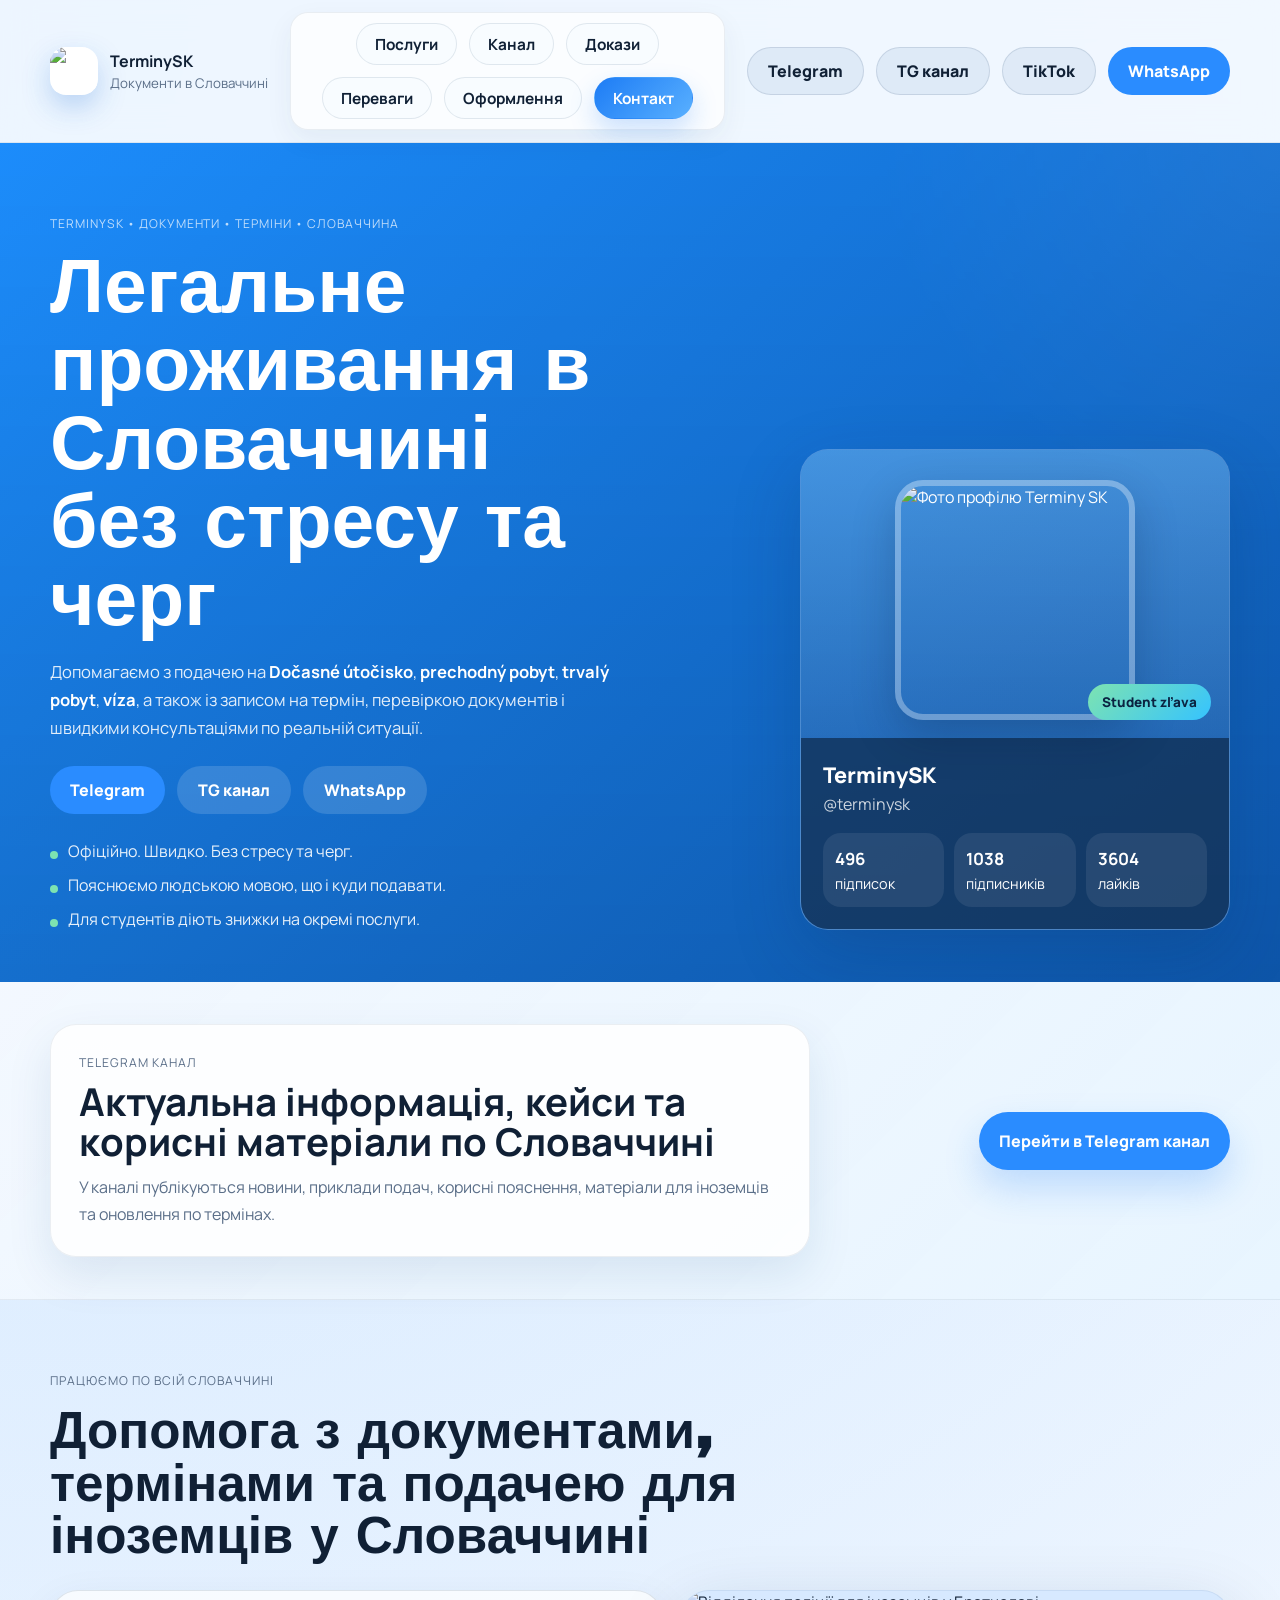
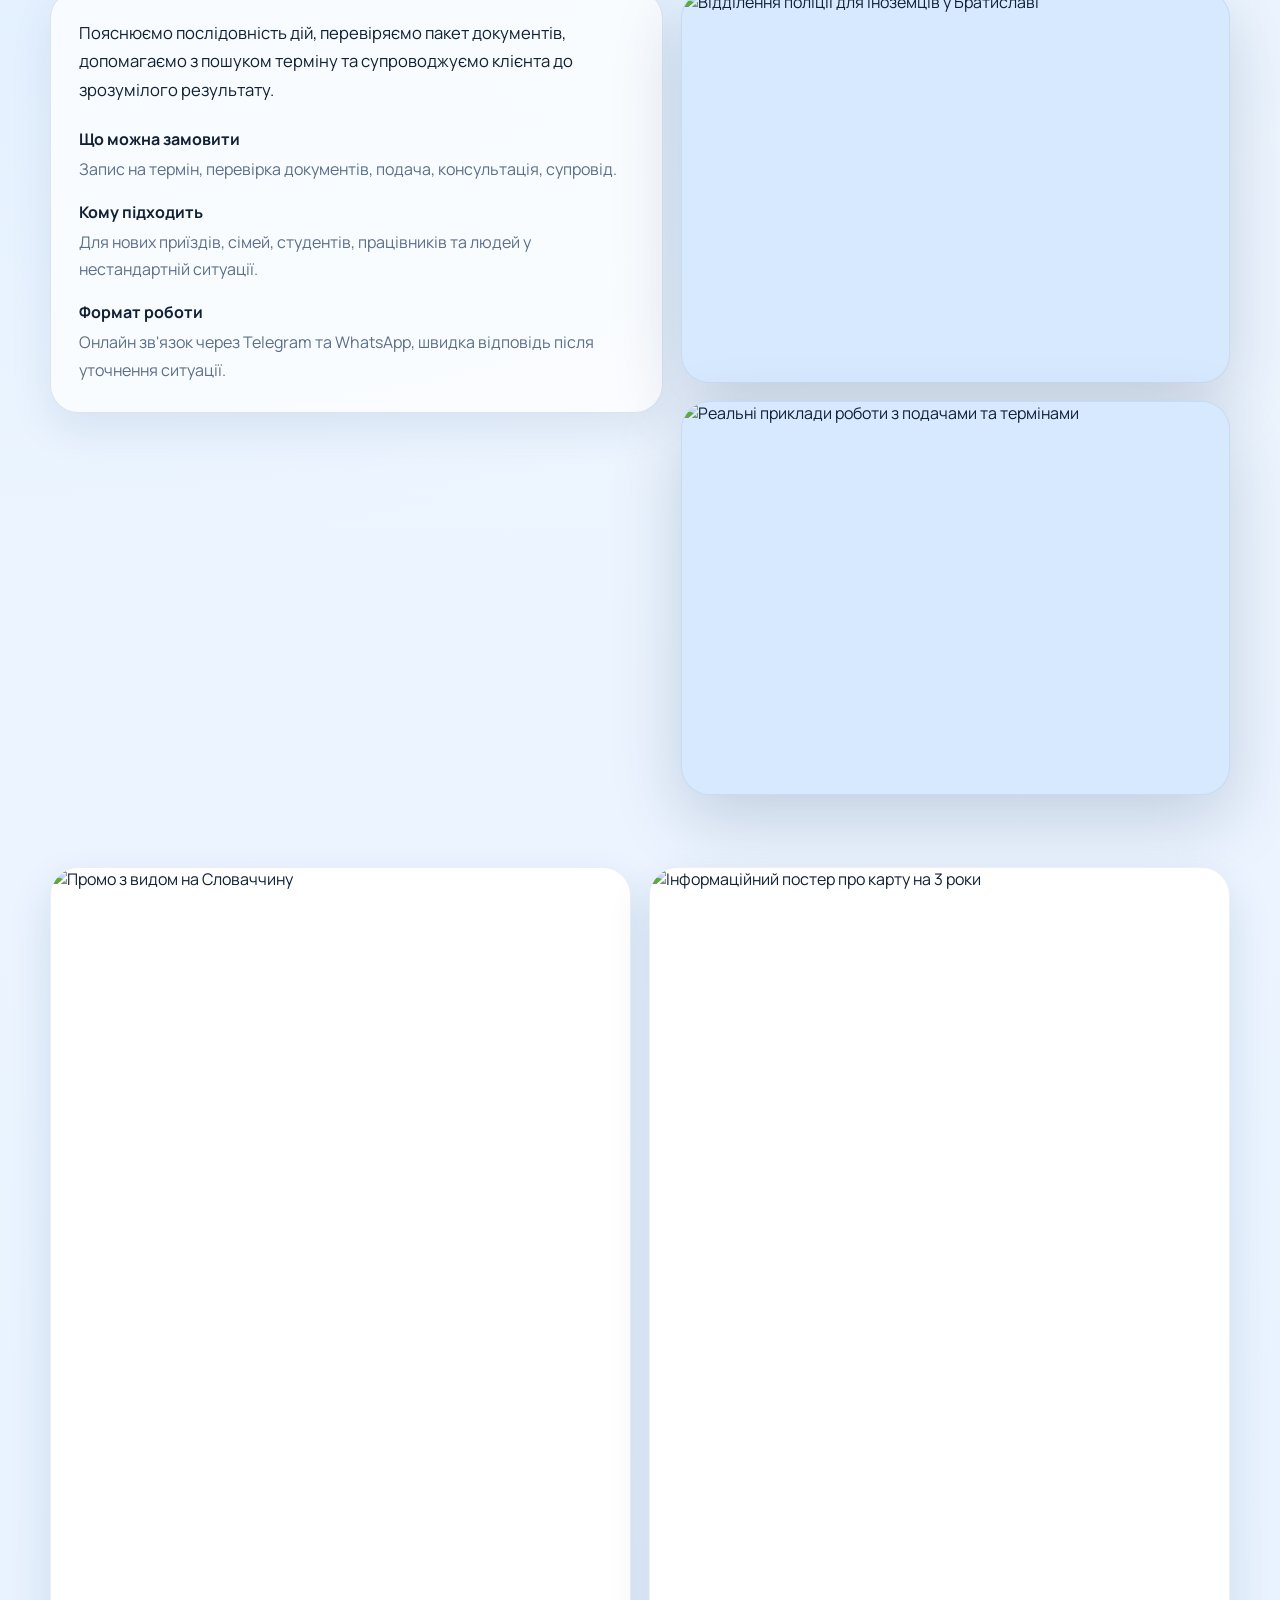
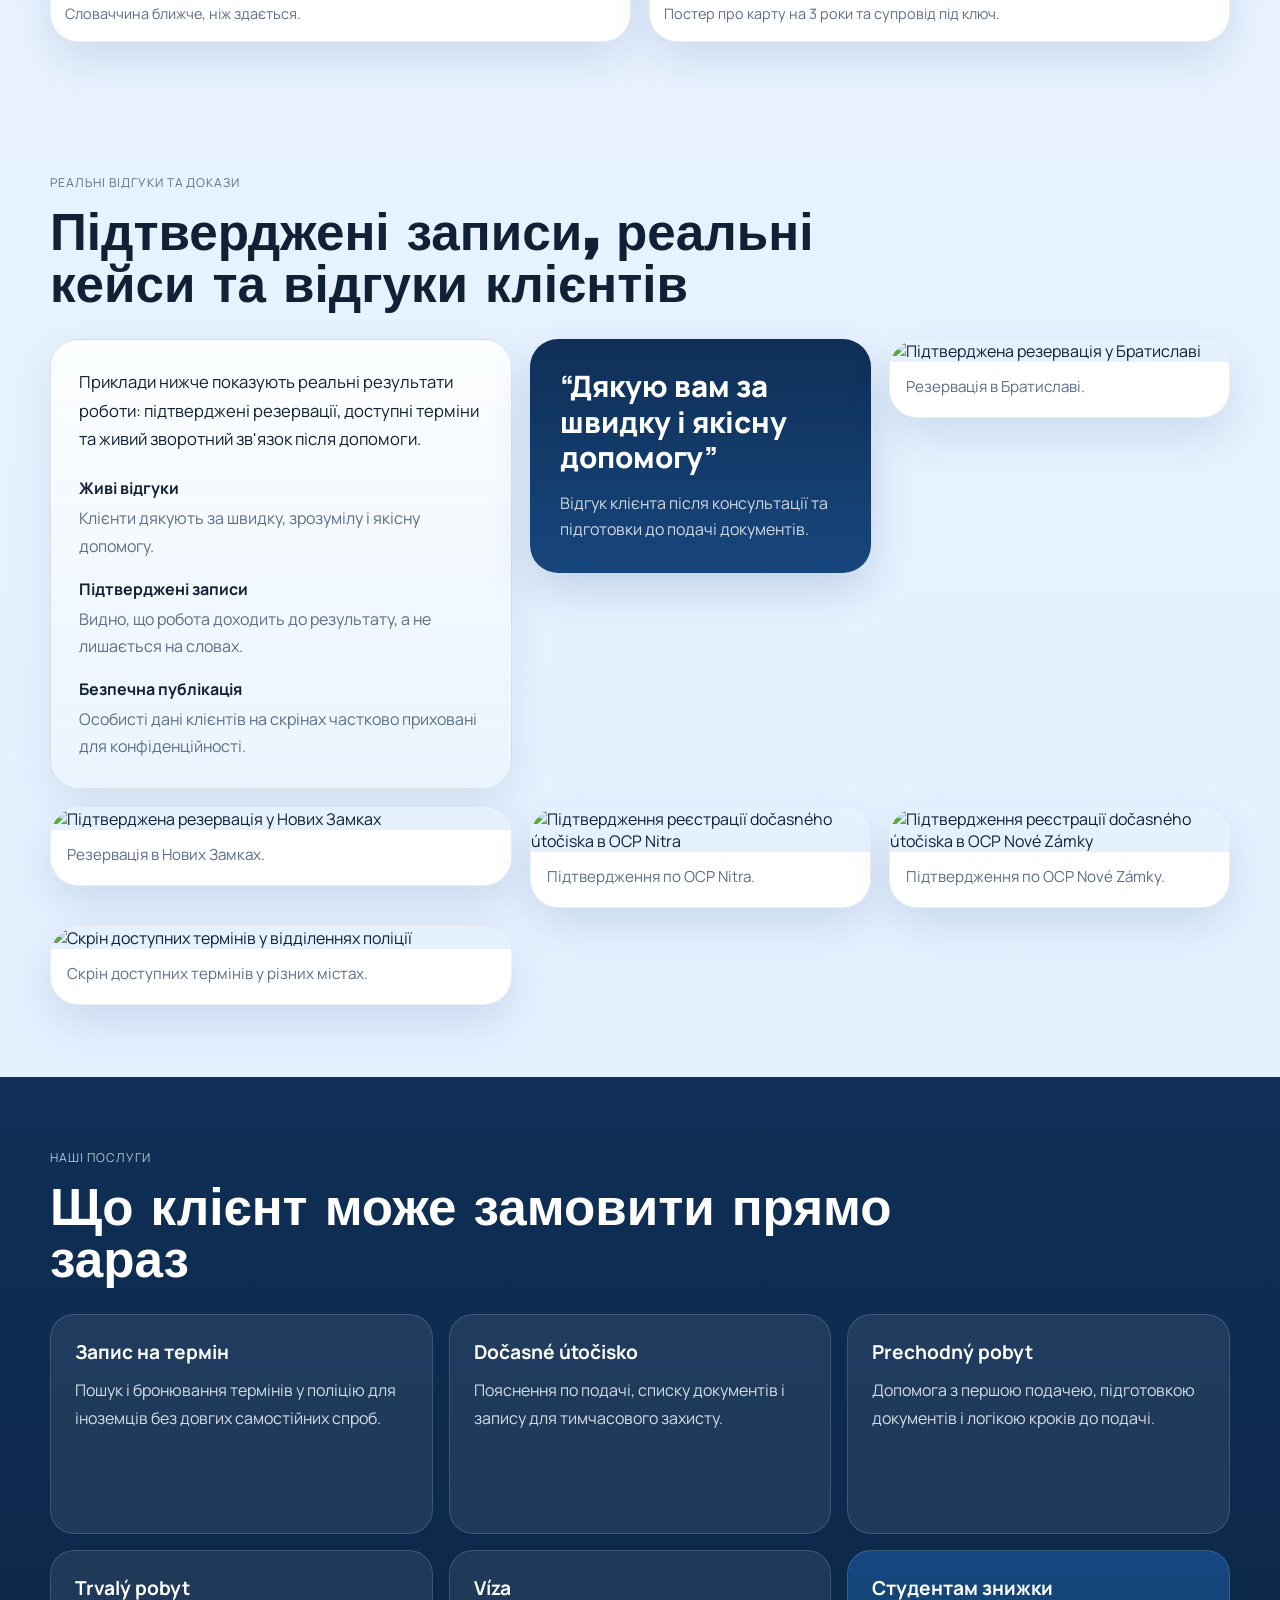
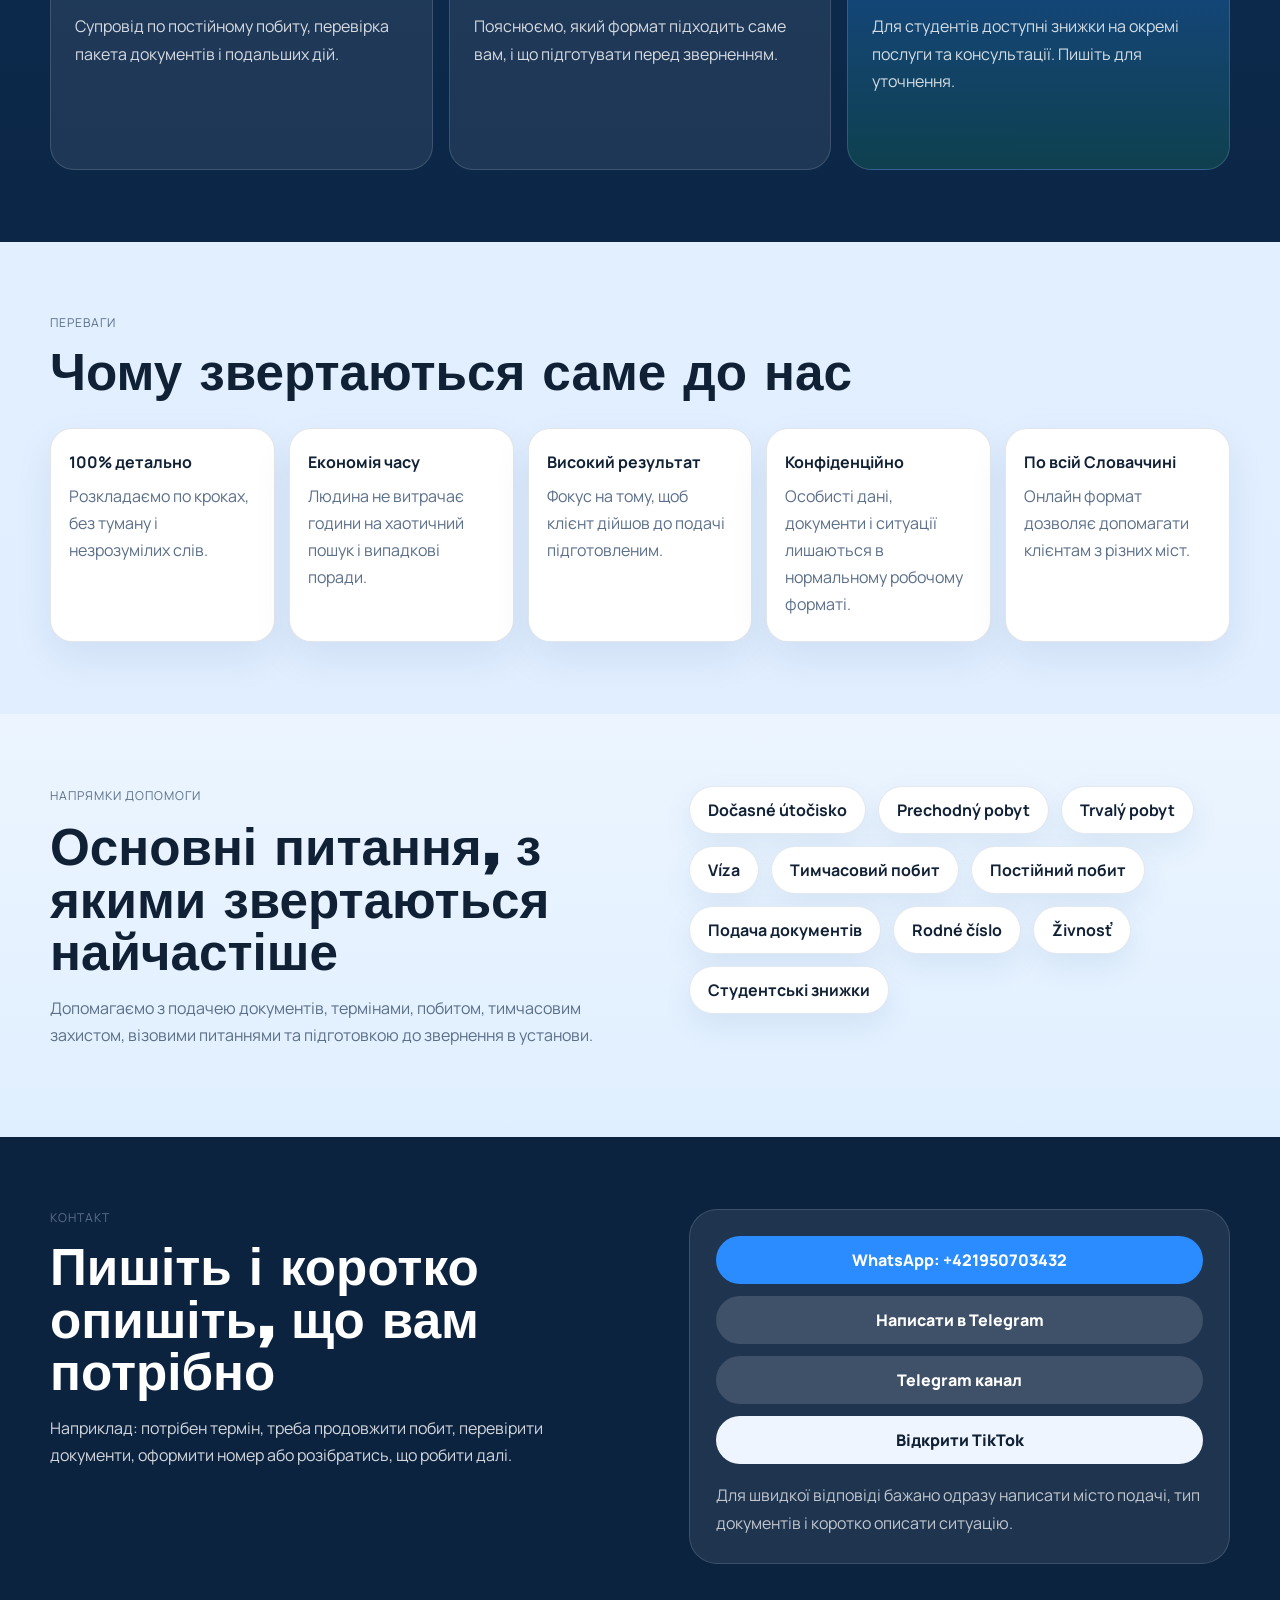
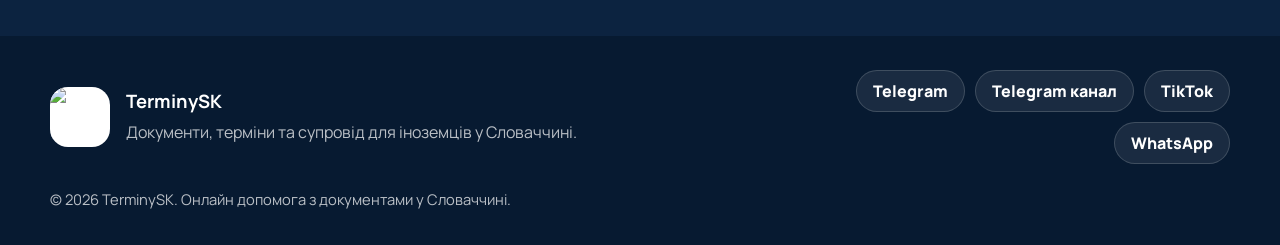
==== commit 4d0d8901: "Remove extra showcase photos" ====
--- a/index.html
+++ b/index.html
@@ -162,11 +162,6 @@
           </div>
         </article>
 
-        <figure class="showcase-image tiktok-large">
-          <img src="assets/profile-preview.jpg" alt="TikTok профіль TerminySK">
-          <figcaption>TikTok профіль з актуальними кейсами, записами та корисною інформацією.</figcaption>
-        </figure>
-
         <div class="showcase-stack">
           <figure class="showcase-image">
             <img src="assets/police-bratislava.jpg" alt="Відділення поліції для іноземців у Братиславі">
@@ -189,10 +184,6 @@
         <figure class="visual-card">
           <img src="assets/card-poster.jpg" alt="Інформаційний постер про карту на 3 роки">
           <figcaption>Постер про карту на 3 роки та супровід під ключ.</figcaption>
-        </figure>
-        <figure class="visual-card">
-          <img src="assets/residence-cards.jpg" alt="Приклади карток побиту">
-          <figcaption>Приклади готових карток побиту після оформлення.</figcaption>
         </figure>
       </div>
     </section>
--- a/styles.css
+++ b/styles.css
@@ -456,7 +456,7 @@
 
 .showcase-grid {
   display: grid;
-  grid-template-columns: minmax(0, 0.95fr) minmax(260px, 0.72fr) minmax(280px, 0.72fr);
+  grid-template-columns: minmax(0, 0.95fr) minmax(320px, 0.85fr);
   gap: 18px;
   align-items: start;
 }
@@ -596,7 +596,7 @@
 
 .visuals-grid {
   display: grid;
-  grid-template-columns: repeat(3, minmax(0, 1fr));
+  grid-template-columns: repeat(2, minmax(0, 1fr));
   gap: 18px;
 }
 
@@ -615,15 +615,9 @@
   object-fit: cover;
 }
 
-.visual-card:nth-child(1) img,
-.visual-card:nth-child(2) img {
+.visual-card img {
   aspect-ratio: 4 / 5;
   object-position: top center;
-}
-
-.visual-card:nth-child(3) img {
-  aspect-ratio: 4 / 5;
-  object-position: center;
 }
 
 .visual-card figcaption {
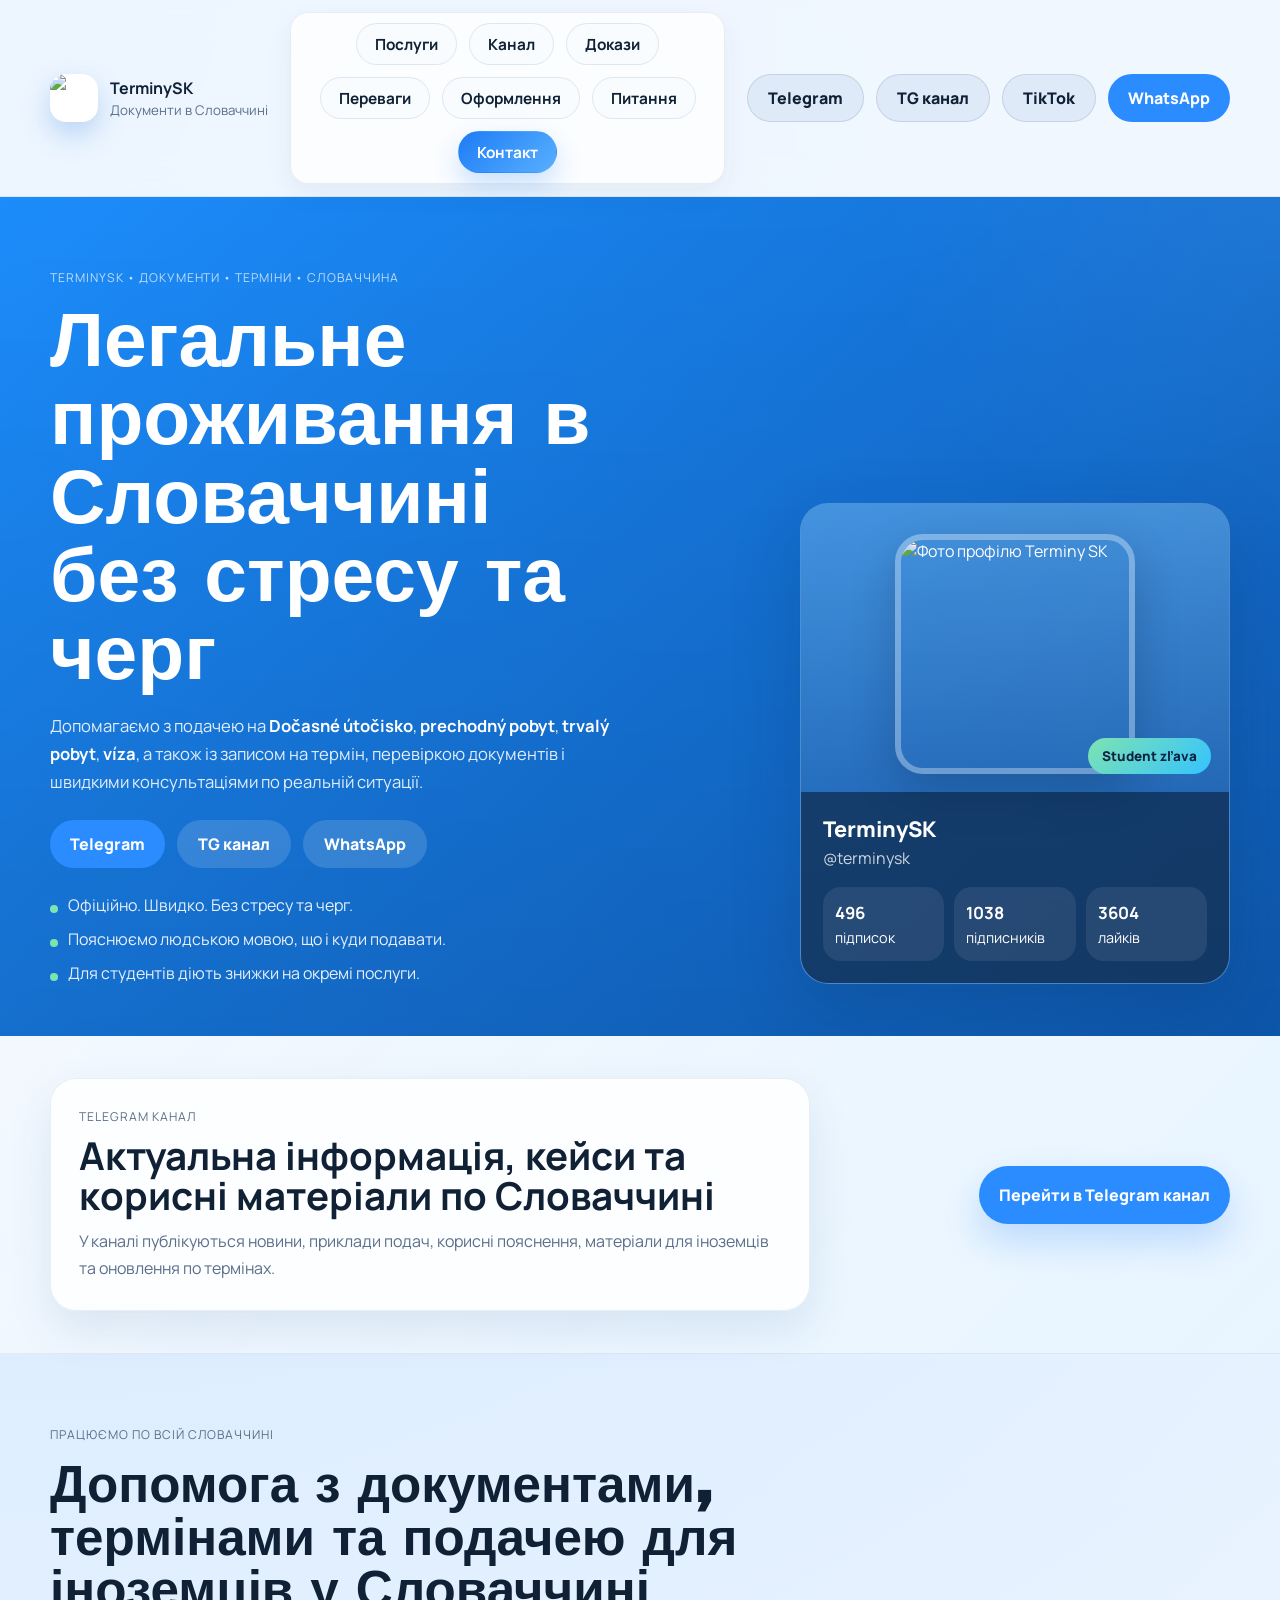
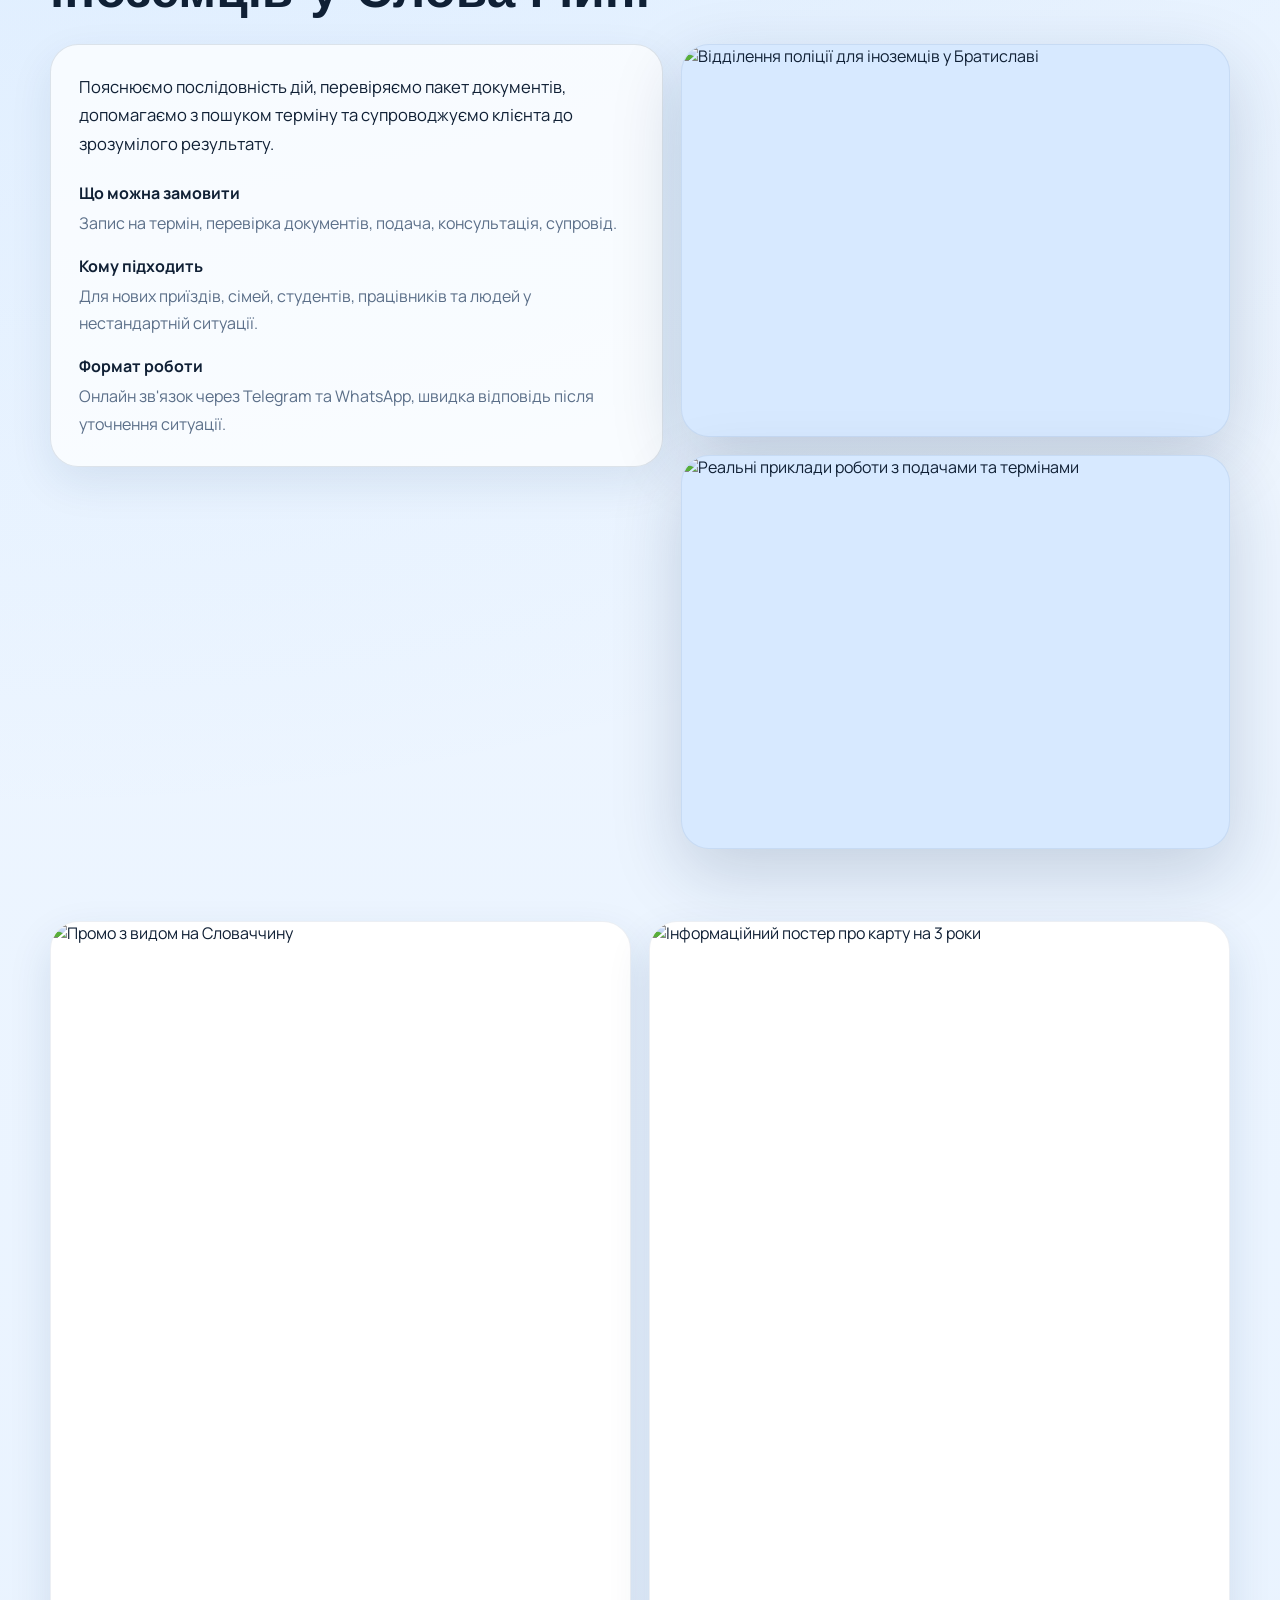
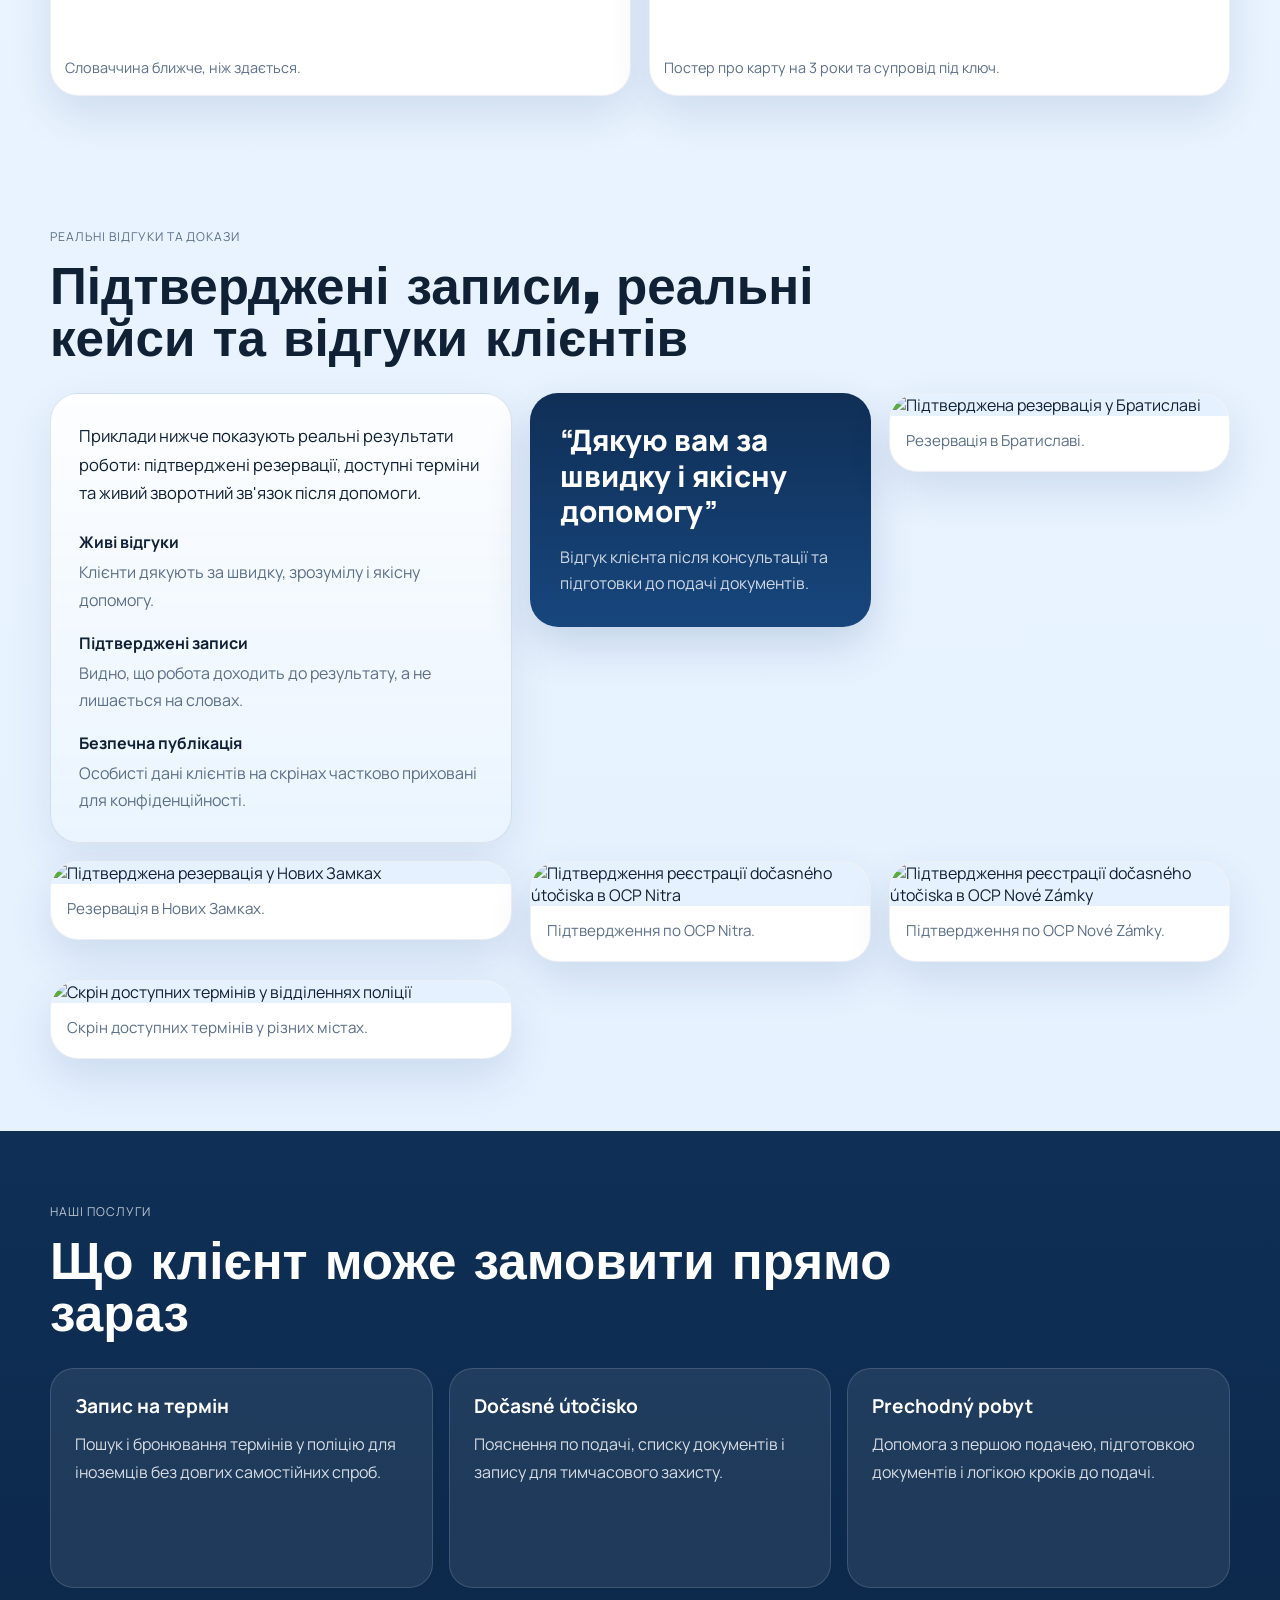
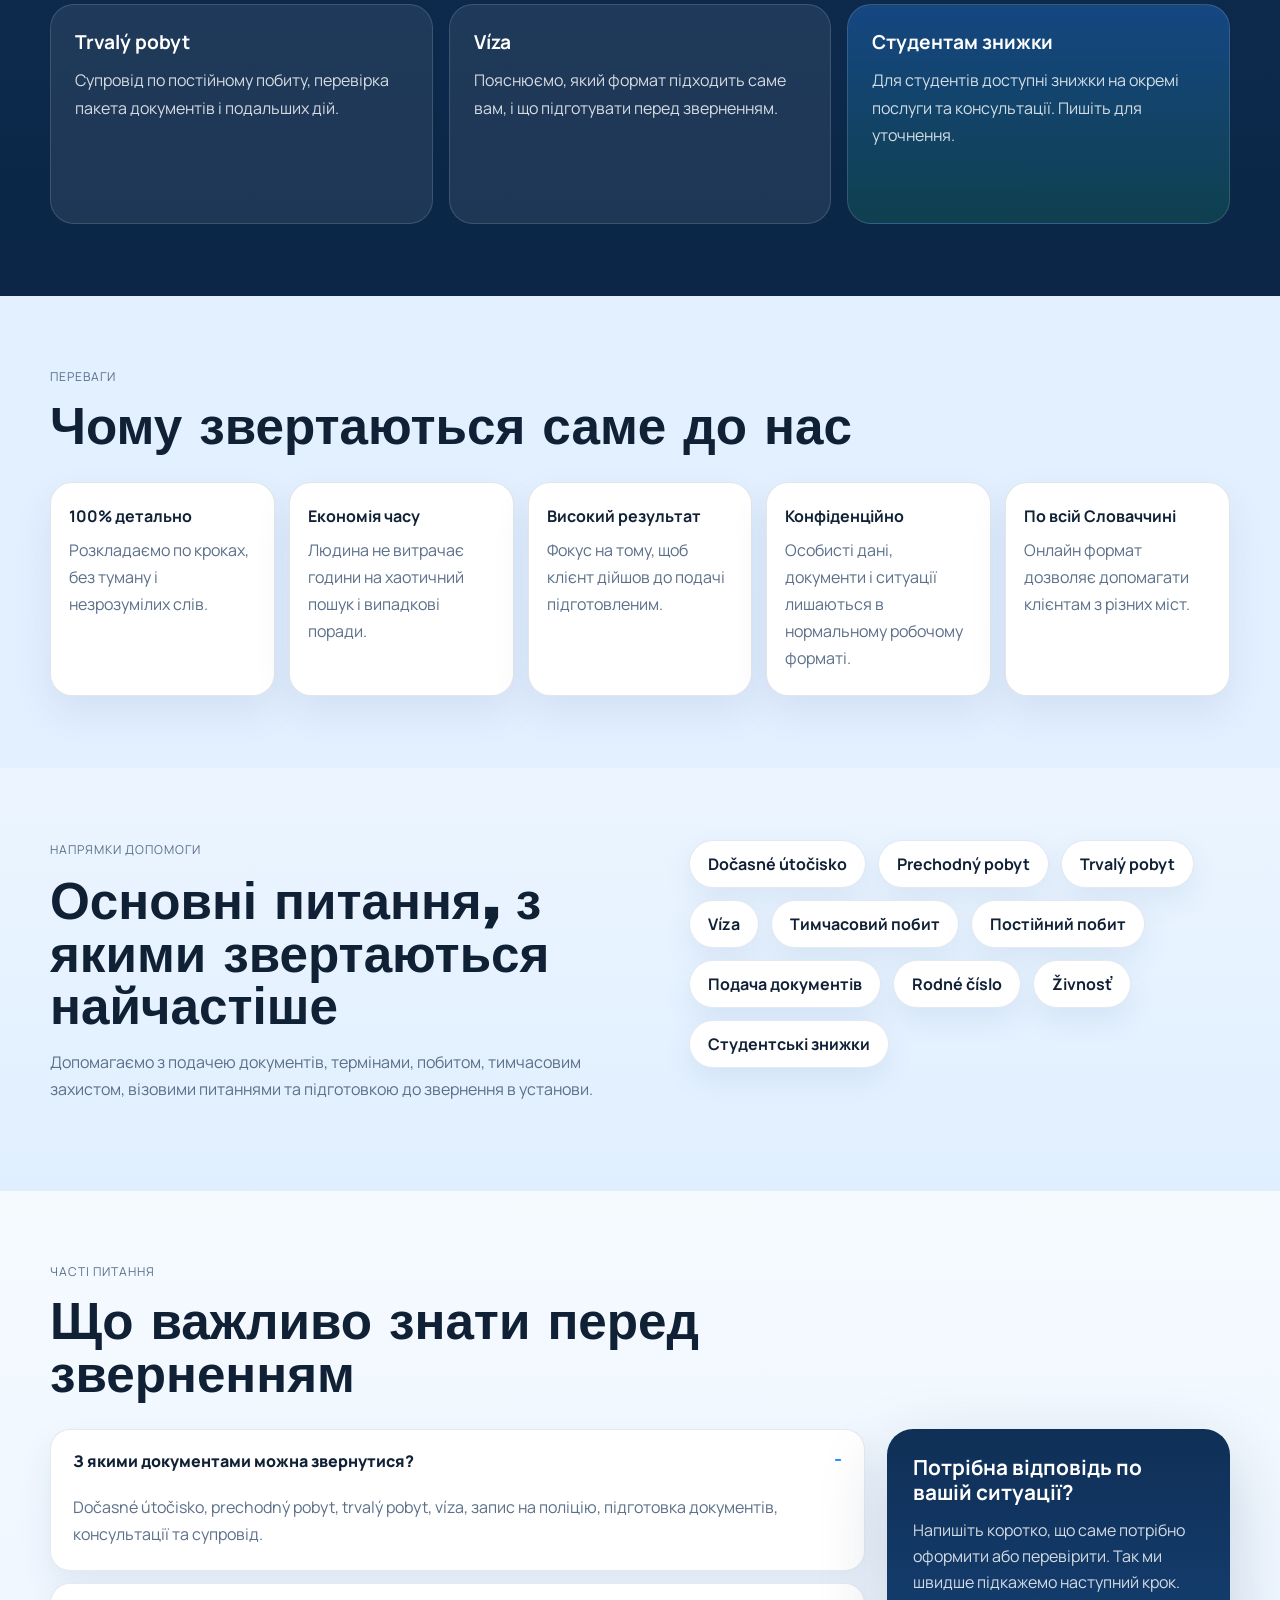
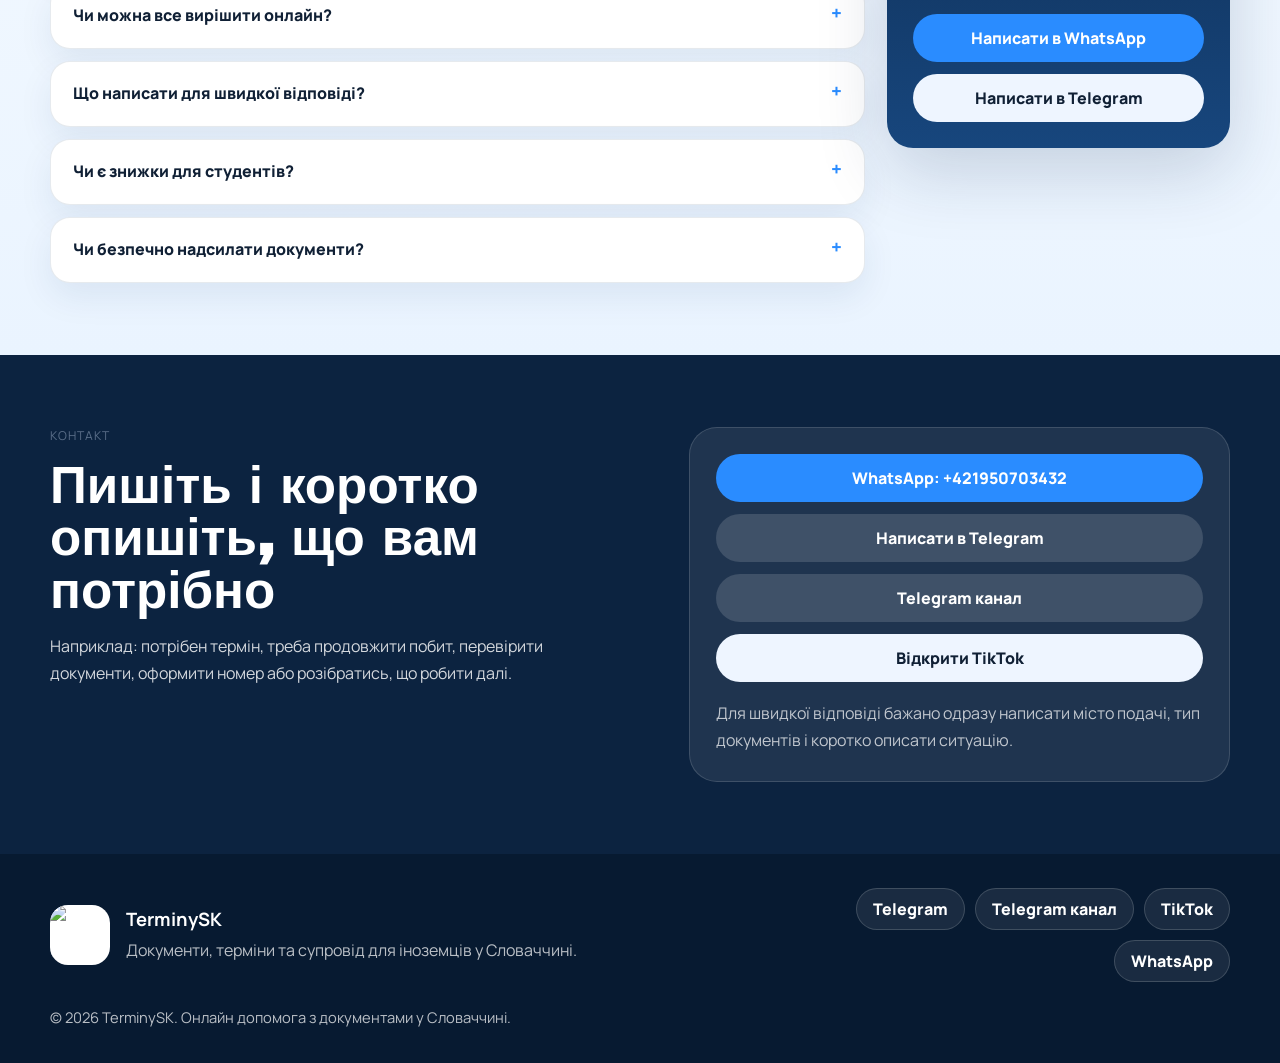
==== commit ddaf6791: "Add FAQ and structured trust content" ====
--- a/index.html
+++ b/index.html
@@ -42,6 +42,55 @@
     href="https://fonts.googleapis.com/css2?family=Manrope:wght@400;500;700;800&family=Archivo+Black&display=swap"
     rel="stylesheet"
   >
+  <script type="application/ld+json">
+    {
+      "@context": "https://schema.org",
+      "@type": "ProfessionalService",
+      "name": "TerminySK | Документи в Словаччині",
+      "url": "https://www.terminysk.com/",
+      "image": "https://www.terminysk.com/assets/profile-photo.jpg",
+      "telephone": "+421950703432",
+      "areaServed": "Slovakia",
+      "description": "Допомога іноземцям у Словаччині з документами, записом на термін, побитом, візами та консультаціями.",
+      "sameAs": [
+        "https://t.me/terminysk",
+        "https://t.me/SlovakiaInfo1",
+        "https://www.tiktok.com/@minskterminy"
+      ]
+    }
+  </script>
+  <script type="application/ld+json">
+    {
+      "@context": "https://schema.org",
+      "@type": "FAQPage",
+      "mainEntity": [
+        {
+          "@type": "Question",
+          "name": "З якими документами можна звернутися?",
+          "acceptedAnswer": {
+            "@type": "Answer",
+            "text": "Можна звернутися щодо Dočasné útočisko, prechodný pobyt, trvalý pobyt, víza, запису на поліцію, підготовки документів і консультацій."
+          }
+        },
+        {
+          "@type": "Question",
+          "name": "Чи можна отримати консультацію онлайн?",
+          "acceptedAnswer": {
+            "@type": "Answer",
+            "text": "Так, основний формат роботи онлайн через Telegram або WhatsApp після короткого опису ситуації клієнта."
+          }
+        },
+        {
+          "@type": "Question",
+          "name": "Що потрібно написати для швидкої відповіді?",
+          "acceptedAnswer": {
+            "@type": "Answer",
+            "text": "Напишіть місто подачі, тип документів, статус перебування і що саме потрібно зробити: запис, перевірка, подача або консультація."
+          }
+        }
+      ]
+    }
+  </script>
   <link rel="stylesheet" href="styles.css">
 </head>
 <body>
@@ -62,6 +111,7 @@
         <a class="nav-link" href="#proofs">Докази</a>
         <a class="nav-link" href="#benefits">Переваги</a>
         <a class="nav-link" href="#formats">Оформлення</a>
+        <a class="nav-link" href="#faq">Питання</a>
         <a class="nav-link" href="#contact">Контакт</a>
       </nav>
       <div class="topbar-actions">
@@ -339,6 +389,47 @@
       </div>
     </section>
 
+    <section class="faq-band" id="faq" data-section="faq">
+      <div class="wrap">
+        <div class="section-head">
+          <p class="eyebrow">Часті питання</p>
+          <h2>Що важливо знати перед зверненням</h2>
+        </div>
+
+        <div class="faq-grid">
+          <div class="faq-list">
+            <details open>
+              <summary>З якими документами можна звернутися?</summary>
+              <p>Dočasné útočisko, prechodný pobyt, trvalý pobyt, víza, запис на поліцію, підготовка документів, консультації та супровід.</p>
+            </details>
+            <details>
+              <summary>Чи можна все вирішити онлайн?</summary>
+              <p>Більшість підготовки проходить онлайн через Telegram або WhatsApp. Після опису ситуації підкажемо, які кроки потрібні саме у вашому випадку.</p>
+            </details>
+            <details>
+              <summary>Що написати для швидкої відповіді?</summary>
+              <p>Напишіть місто подачі, тип документів, ваш статус у Словаччині та що потрібно: запис, перевірка, подача або консультація.</p>
+            </details>
+            <details>
+              <summary>Чи є знижки для студентів?</summary>
+              <p>Так, для студентів доступні знижки на окремі послуги. Напишіть, яка саме допомога потрібна, і ми уточнимо умови.</p>
+            </details>
+            <details>
+              <summary>Чи безпечно надсилати документи?</summary>
+              <p>Особисті дані використовуються тільки для роботи по вашому питанню. На публічних прикладах дані клієнтів приховуються.</p>
+            </details>
+          </div>
+
+          <aside class="faq-cta">
+            <strong>Потрібна відповідь по вашій ситуації?</strong>
+            <p>Напишіть коротко, що саме потрібно оформити або перевірити. Так ми швидше підкажемо наступний крок.</p>
+            <a class="button primary full" id="faqWhatsApp" href="#" target="_blank" rel="noreferrer">Написати в WhatsApp</a>
+            <a class="button ghost full" id="faqTelegram" href="#" target="_blank" rel="noreferrer">Написати в Telegram</a>
+          </aside>
+        </div>
+      </div>
+    </section>
+
     <section class="contact-band" id="contact" data-section="contact">
       <div class="wrap contact-grid">
         <div>
--- a/styles.css
+++ b/styles.css
@@ -629,6 +629,7 @@
 
 .services-band,
 .formats-band,
+.faq-band,
 .contact-band {
   padding: 72px 0;
 }
@@ -726,6 +727,88 @@
   font-weight: 700;
 }
 
+.faq-band {
+  background: linear-gradient(180deg, #f5faff 0%, #eaf4ff 100%);
+}
+
+.faq-grid {
+  display: grid;
+  grid-template-columns: minmax(0, 1fr) minmax(280px, 0.42fr);
+  gap: 22px;
+  align-items: start;
+}
+
+.faq-list {
+  display: grid;
+  gap: 12px;
+}
+
+.faq-list details {
+  border-radius: 20px;
+  background: #fff;
+  border: 1px solid rgba(16, 49, 86, 0.1);
+  box-shadow: 0 14px 34px rgba(9, 54, 105, 0.08);
+  overflow: hidden;
+}
+
+.faq-list summary {
+  min-height: 64px;
+  padding: 20px 22px;
+  cursor: pointer;
+  font-weight: 800;
+  list-style: none;
+}
+
+.faq-list summary::-webkit-details-marker {
+  display: none;
+}
+
+.faq-list summary::after {
+  content: "+";
+  float: right;
+  color: var(--accent);
+  font-size: 1.2rem;
+  line-height: 1;
+}
+
+.faq-list details[open] summary::after {
+  content: "-";
+}
+
+.faq-list p {
+  margin: 0;
+  padding: 0 22px 22px;
+  color: var(--muted);
+  line-height: 1.7;
+}
+
+.faq-cta {
+  position: sticky;
+  top: 96px;
+  padding: 26px;
+  border-radius: 26px;
+  background: linear-gradient(180deg, #0f2f56, #17467d);
+  color: #fff;
+  box-shadow: var(--shadow);
+}
+
+.faq-cta strong {
+  display: block;
+  font-size: 1.3rem;
+  line-height: 1.2;
+  margin-bottom: 12px;
+}
+
+.faq-cta p {
+  margin: 0 0 18px;
+  color: rgba(255, 255, 255, 0.82);
+  line-height: 1.65;
+}
+
+.faq-cta .button + .button {
+  margin-top: 12px;
+}
+
 .hero-text strong {
   color: #ffffff;
 }
@@ -837,6 +920,7 @@
   .proofs-layout,
   .formats-grid,
   .contact-grid,
+  .faq-grid,
   .channel-grid,
   .benefit-grid,
   .service-grid {
@@ -897,6 +981,7 @@
   .visuals,
   .benefits,
   .channel-grid,
+  .faq-band,
   .services-band,
   .formats-band,
   .contact-band {
@@ -912,8 +997,13 @@
     width: 100%;
   }
 
+  .faq-cta {
+    position: static;
+  }
+
   .showcase-copy,
-  .contact-box {
+  .contact-box,
+  .faq-cta {
     padding: 22px;
   }
 
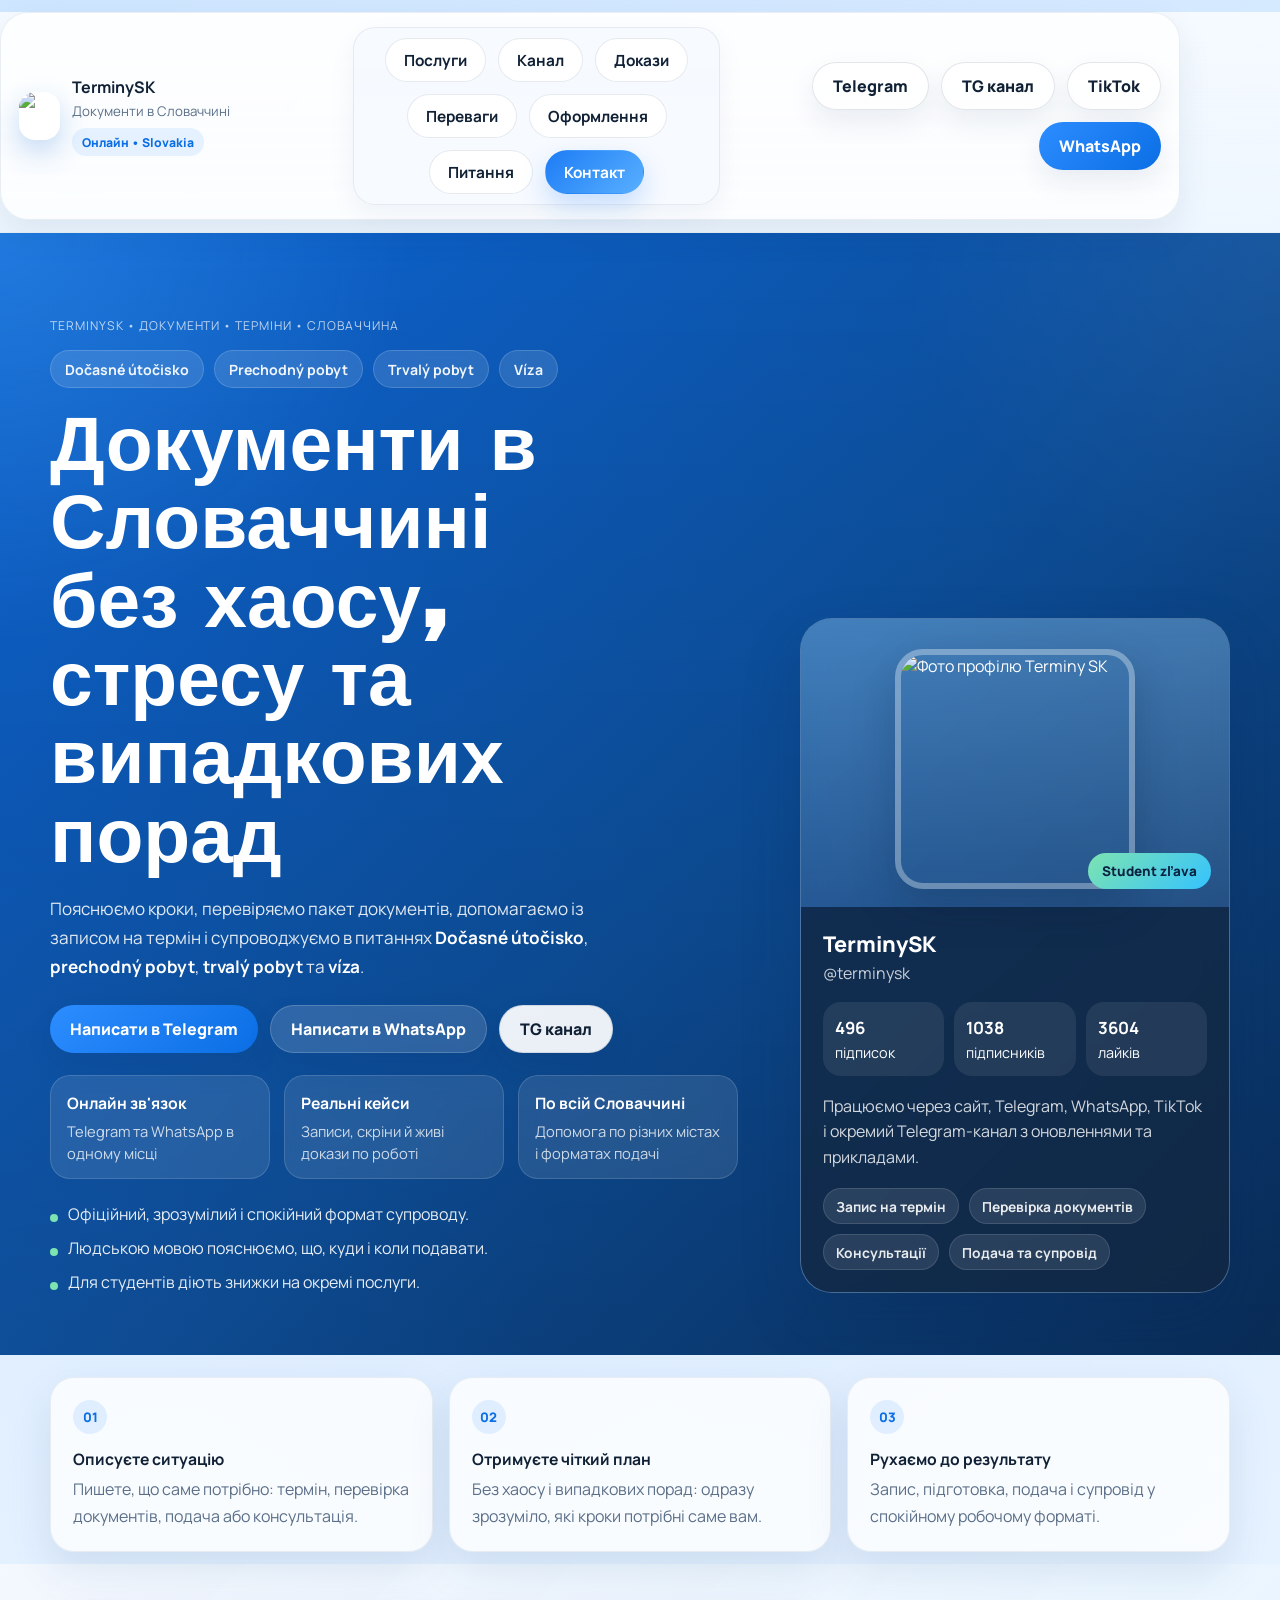
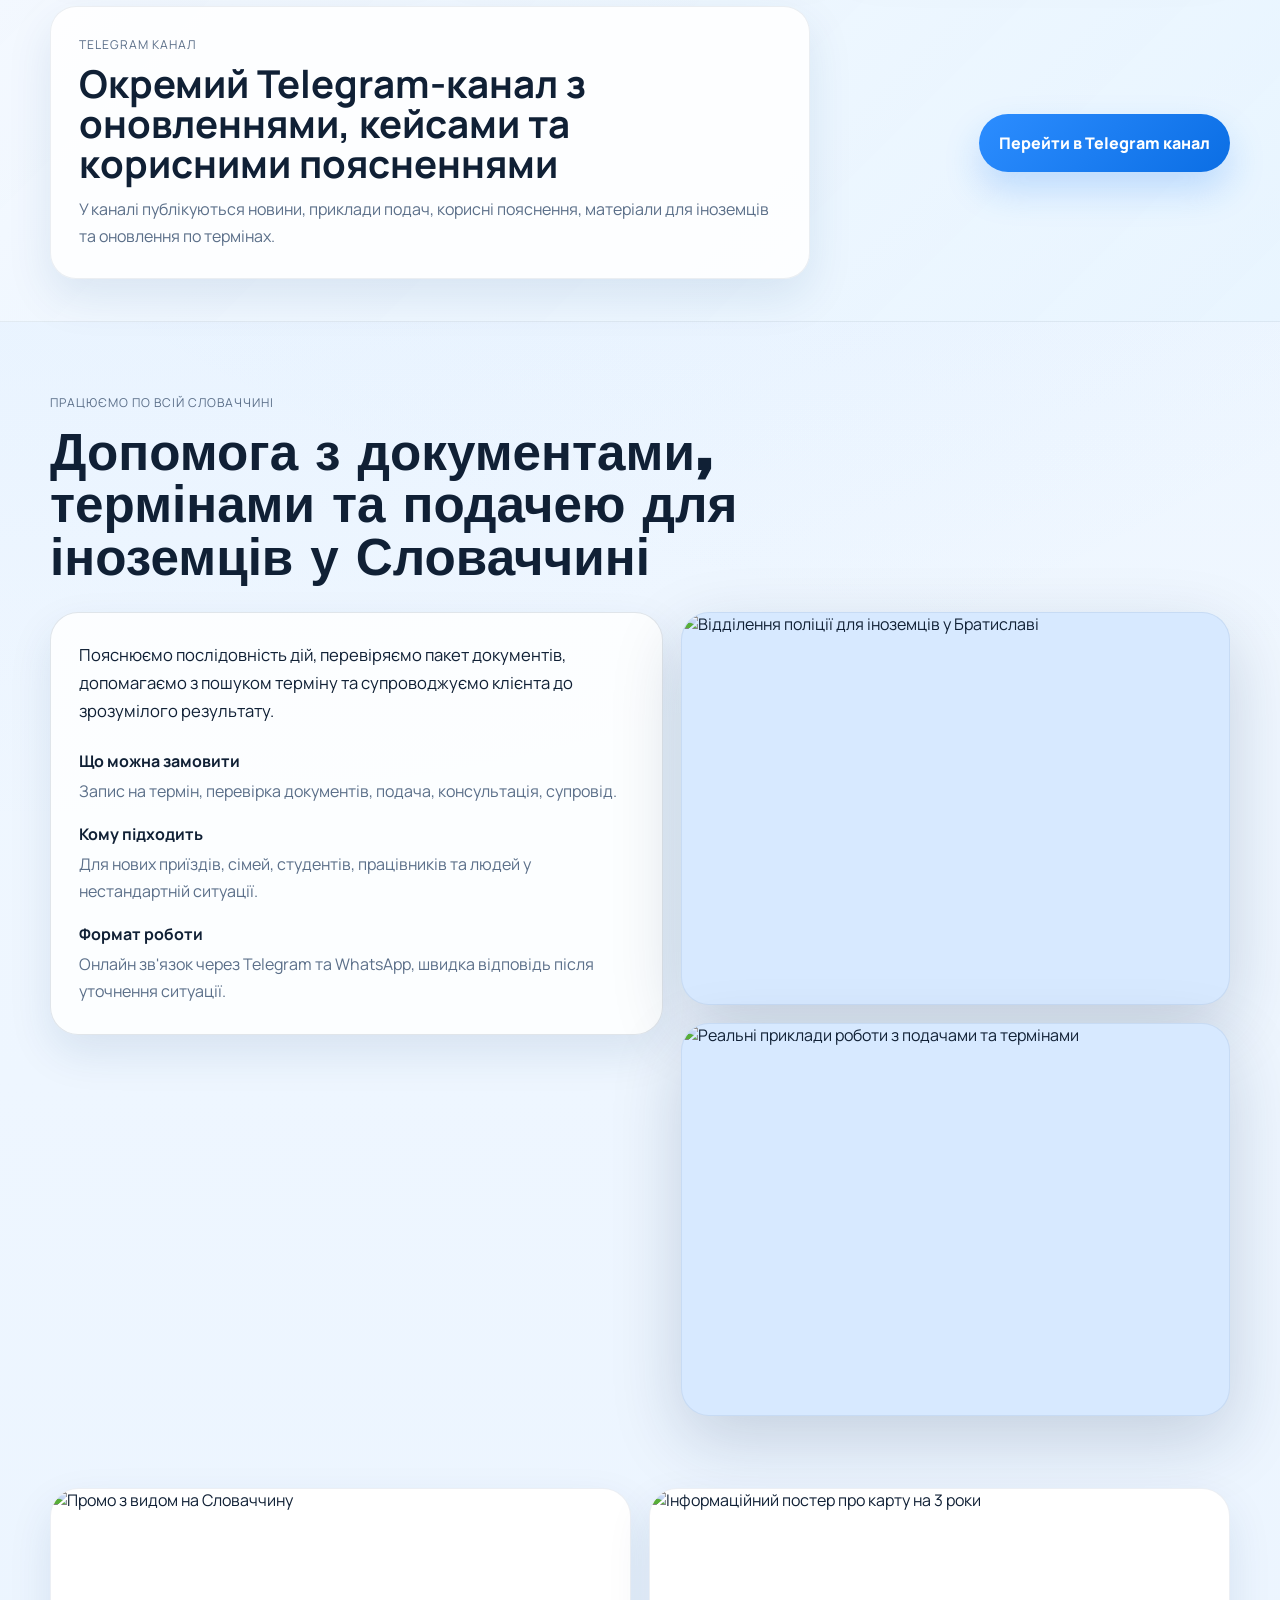
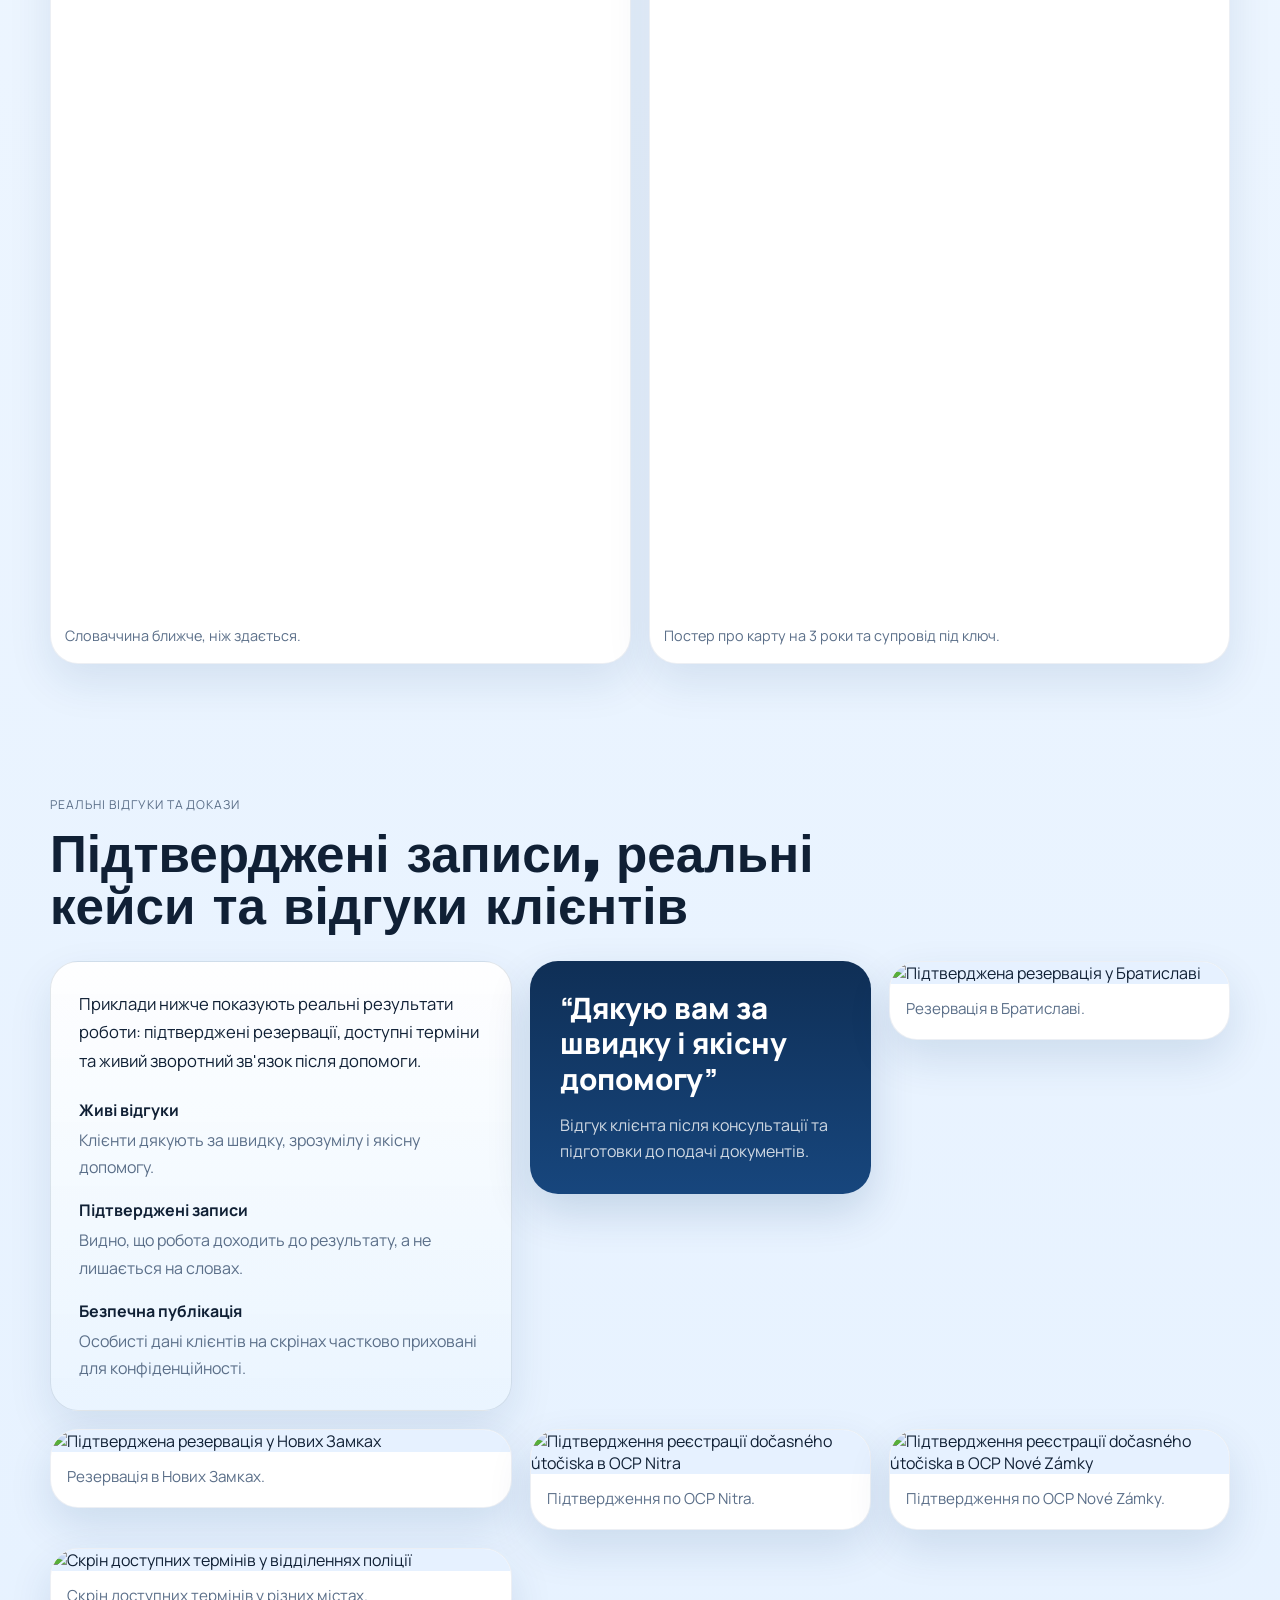
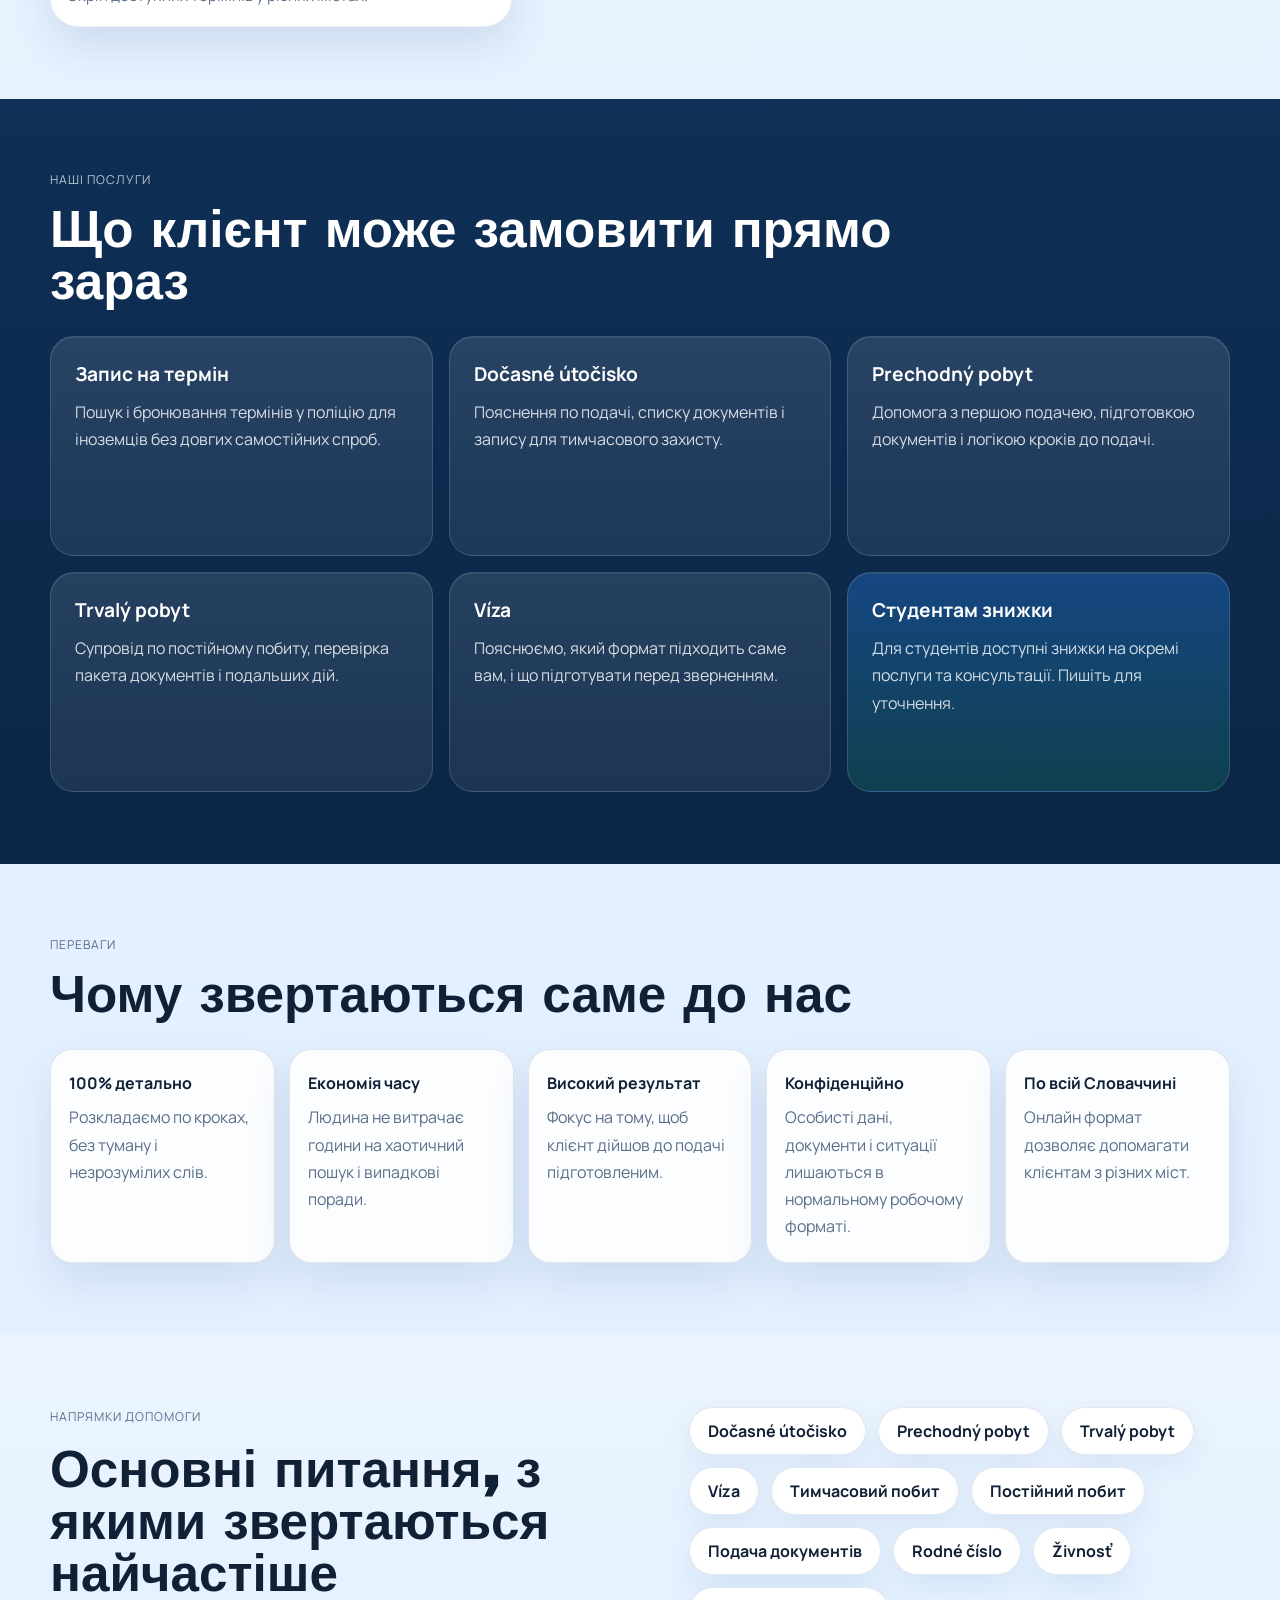
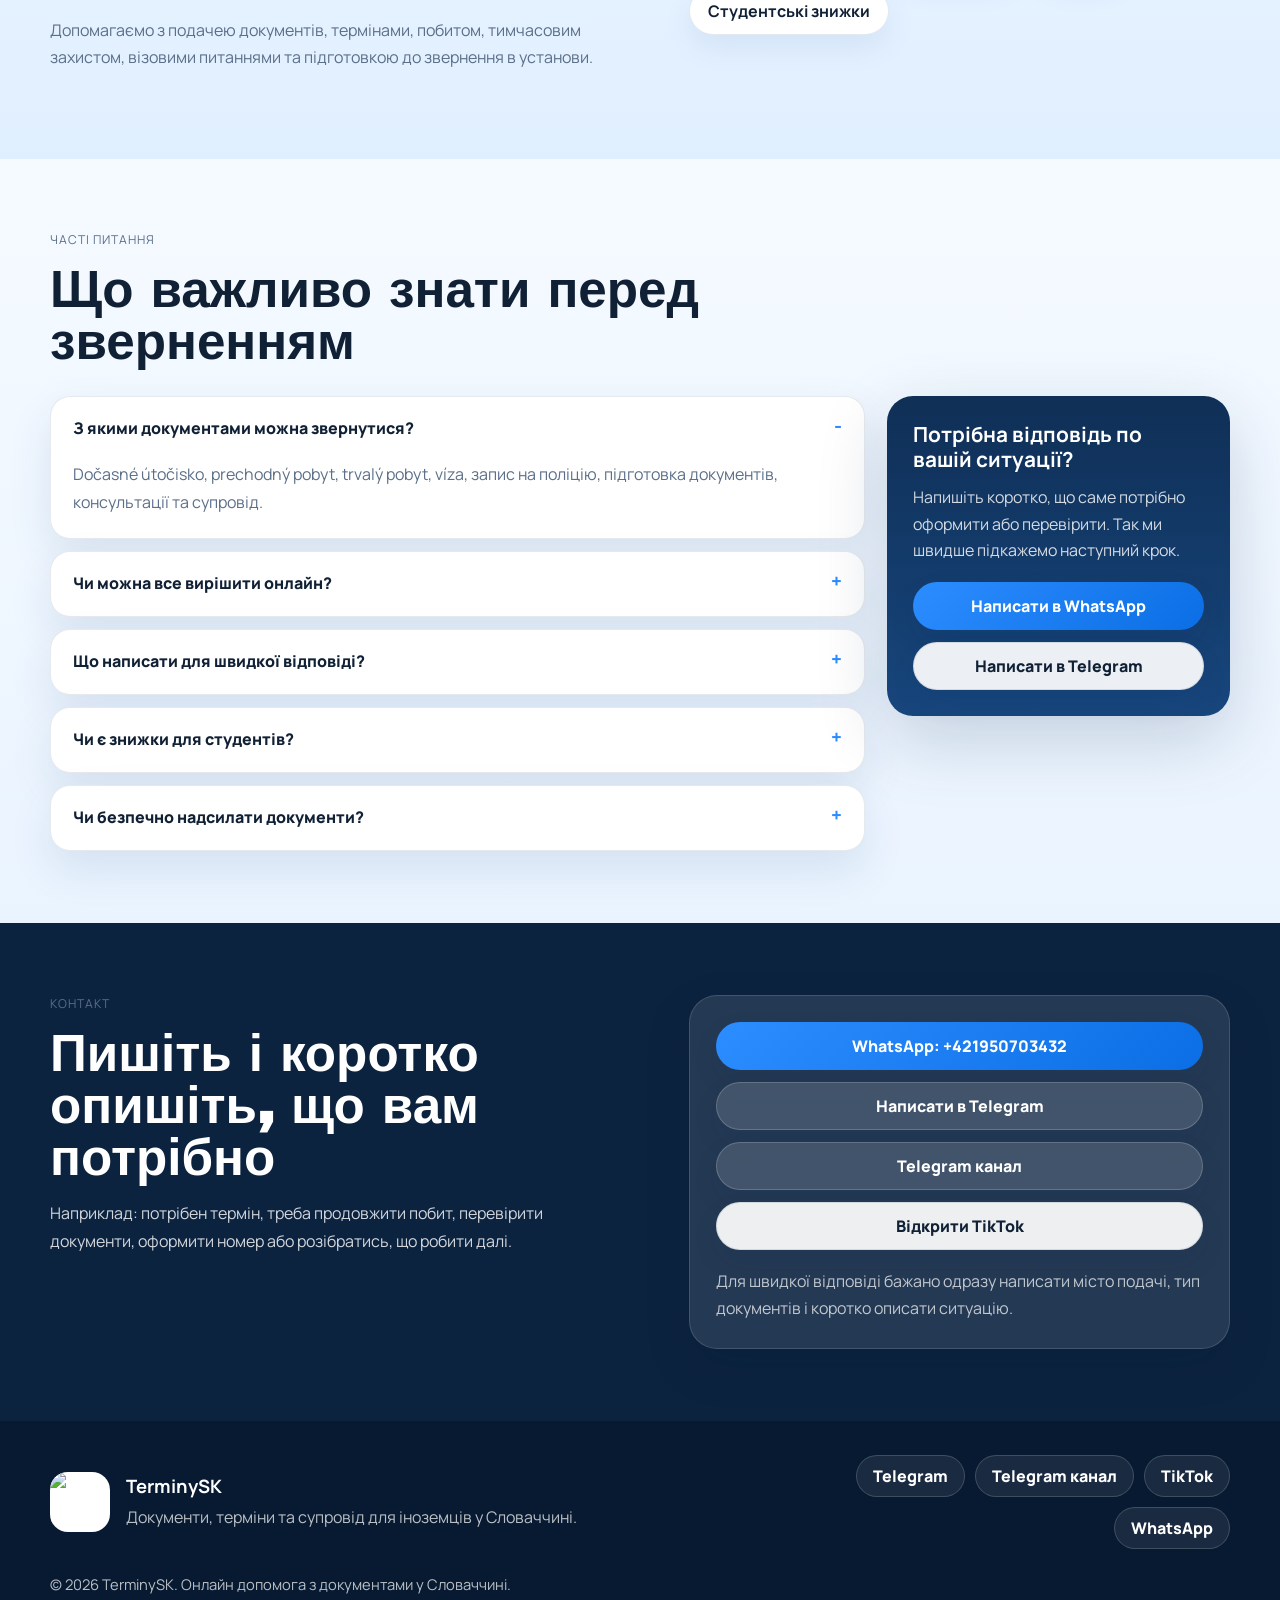
==== commit f0719add: "Refresh design and add richer analytics" ====
--- a/index.html
+++ b/index.html
@@ -42,6 +42,8 @@
     href="https://fonts.googleapis.com/css2?family=Manrope:wght@400;500;700;800&family=Archivo+Black&display=swap"
     rel="stylesheet"
   >
+  <script defer src="/_vercel/insights/script.js"></script>
+  <script defer src="/_vercel/speed-insights/script.js"></script>
   <script type="application/ld+json">
     {
       "@context": "https://schema.org",
@@ -102,7 +104,10 @@
         </span>
         <span class="brand-text">
           <strong>TerminySK</strong>
-          <small>Документи в Словаччині</small>
+          <span class="brand-meta">
+            <small>Документи в Словаччині</small>
+            <span class="brand-status">Онлайн • Slovakia</span>
+          </span>
         </span>
       </a>
       <nav class="nav" aria-label="Основні розділи сайту">
@@ -129,21 +134,41 @@
       <div class="wrap hero-grid">
         <div class="hero-copy">
           <p class="eyebrow">TerminySK • Документи • Терміни • Словаччина</p>
-          <h1>Легальне проживання в Словаччині без стресу та черг</h1>
+          <div class="hero-badges" aria-label="Основні напрямки допомоги">
+            <span>Dočasné útočisko</span>
+            <span>Prechodný pobyt</span>
+            <span>Trvalý pobyt</span>
+            <span>Víza</span>
+          </div>
+          <h1>Документи в Словаччині без хаосу, стресу та випадкових порад</h1>
           <p class="hero-text">
-            Допомагаємо з подачею на <strong>Dočasné útočisko</strong>,
-            <strong>prechodný pobyt</strong>, <strong>trvalý pobyt</strong>,
-            <strong>víza</strong>, а також із записом на термін, перевіркою
-            документів і швидкими консультаціями по реальній ситуації.
-          </p>
-        <div class="hero-actions">
-          <a class="button primary" id="heroTelegram" href="#" target="_blank" rel="noreferrer">Telegram</a>
-          <a class="button secondary" id="heroChannel" href="#" target="_blank" rel="noreferrer">TG канал</a>
-          <a class="button secondary" id="heroWhatsApp" href="#" target="_blank" rel="noreferrer">WhatsApp</a>
-        </div>
+            Пояснюємо кроки, перевіряємо пакет документів, допомагаємо із
+            записом на термін і супроводжуємо в питаннях
+            <strong>Dočasné útočisko</strong>, <strong>prechodný pobyt</strong>,
+            <strong>trvalý pobyt</strong> та <strong>víza</strong>.
+          </p>
+          <div class="hero-actions">
+            <a class="button primary" id="heroTelegram" href="#" target="_blank" rel="noreferrer">Написати в Telegram</a>
+            <a class="button secondary" id="heroWhatsApp" href="#" target="_blank" rel="noreferrer">Написати в WhatsApp</a>
+            <a class="button ghost hero-channel-button" id="heroChannel" href="#" target="_blank" rel="noreferrer">Перейти в TG канал</a>
+          </div>
+          <div class="hero-trust">
+            <article>
+              <strong>Онлайн зв'язок</strong>
+              <span>Telegram та WhatsApp в одному місці</span>
+            </article>
+            <article>
+              <strong>Реальні кейси</strong>
+              <span>Записи, скріни й живі докази по роботі</span>
+            </article>
+            <article>
+              <strong>По всій Словаччині</strong>
+              <span>Допомога по різних містах і форматах подачі</span>
+            </article>
+          </div>
           <ul class="hero-list">
-            <li>Офіційно. Швидко. Без стресу та черг.</li>
-            <li>Пояснюємо людською мовою, що і куди подавати.</li>
+            <li>Офіційний, зрозумілий і спокійний формат супроводу.</li>
+            <li>Людською мовою пояснюємо, що, куди і коли подавати.</li>
             <li>Для студентів діють знижки на окремі послуги.</li>
           </ul>
         </div>
@@ -162,9 +187,39 @@
                 <span><strong>1038</strong> підписників</span>
                 <span><strong>3604</strong> лайків</span>
               </div>
-            </div>
-          </div>
-        </div>
+              <p class="snapshot-note">
+                Працюємо через сайт, Telegram, WhatsApp, TikTok і окремий
+                Telegram-канал з оновленнями та прикладами.
+              </p>
+              <div class="snapshot-services">
+                <span>Запис на термін</span>
+                <span>Перевірка документів</span>
+                <span>Консультації</span>
+                <span>Подача та супровід</span>
+              </div>
+            </div>
+          </div>
+        </div>
+      </div>
+    </section>
+
+    <section class="signal-strip" aria-label="Як ми працюємо">
+      <div class="wrap signal-grid">
+        <article class="signal-card">
+          <span class="signal-kicker">01</span>
+          <strong>Описуєте ситуацію</strong>
+          <p>Пишете, що саме потрібно: термін, перевірка документів, подача або консультація.</p>
+        </article>
+        <article class="signal-card">
+          <span class="signal-kicker">02</span>
+          <strong>Отримуєте чіткий план</strong>
+          <p>Без хаосу і випадкових порад: одразу зрозуміло, які кроки потрібні саме вам.</p>
+        </article>
+        <article class="signal-card">
+          <span class="signal-kicker">03</span>
+          <strong>Рухаємо до результату</strong>
+          <p>Запис, підготовка, подача і супровід у спокійному робочому форматі.</p>
+        </article>
       </div>
     </section>
 
@@ -172,7 +227,7 @@
       <div class="wrap channel-grid">
         <div>
           <p class="eyebrow">Telegram канал</p>
-          <h2>Актуальна інформація, кейси та корисні матеріали по Словаччині</h2>
+          <h2>Окремий Telegram-канал з оновленнями, кейсами та корисними поясненнями</h2>
           <p>
             У каналі публікуються новини, приклади подач, корисні пояснення,
             матеріали для іноземців та оновлення по термінах.
--- a/styles.css
+++ b/styles.css
@@ -1,9 +1,10 @@
 :root {
-  --bg: #eff6ff;
+  --bg: #eef5ff;
   --bg-deep: #0d2d53;
   --bg-band: #0c2340;
   --surface: #ffffff;
   --surface-soft: #f3f8ff;
+  --surface-strong: rgba(255, 255, 255, 0.82);
   --text: #102035;
   --muted: #5b6f89;
   --line: rgba(16, 49, 86, 0.12);
@@ -13,6 +14,8 @@
   --accent-soft: #d8ebff;
   --success: #22b573;
   --shadow: 0 24px 70px rgba(11, 39, 78, 0.18);
+  --shadow-soft: 0 18px 44px rgba(9, 54, 105, 0.1);
+  --shadow-strong: 0 26px 60px rgba(8, 40, 84, 0.2);
 }
 
 * {
@@ -32,8 +35,9 @@
   font-family: "Manrope", sans-serif;
   color: var(--text);
   background:
-    radial-gradient(circle at top left, rgba(57, 152, 255, 0.22), transparent 32%),
-    linear-gradient(180deg, #f4f9ff 0%, #dcecff 100%);
+    radial-gradient(circle at top left, rgba(57, 152, 255, 0.18), transparent 30%),
+    radial-gradient(circle at top right, rgba(91, 170, 255, 0.12), transparent 28%),
+    linear-gradient(180deg, #f7fbff 0%, #dcecff 100%);
 }
 
 img {
@@ -56,17 +60,22 @@
   top: 0;
   z-index: 10;
   backdrop-filter: blur(16px);
-  background: rgba(244, 249, 255, 0.82);
-  border-bottom: 1px solid rgba(16, 49, 86, 0.08);
+  background: linear-gradient(180deg, rgba(247, 251, 255, 0.94), rgba(247, 251, 255, 0.72));
+  border-bottom: 1px solid rgba(16, 49, 86, 0.05);
 }
 
 .topbar {
-  min-height: 78px;
+  min-height: 86px;
   display: flex;
   align-items: center;
   justify-content: space-between;
   gap: 22px;
-  padding: 12px 0;
+  padding: 14px 18px;
+  margin: 12px 0;
+  border-radius: 28px;
+  background: rgba(255, 255, 255, 0.76);
+  border: 1px solid rgba(16, 49, 86, 0.08);
+  box-shadow: 0 14px 34px rgba(8, 45, 88, 0.08);
 }
 
 .brand {
@@ -103,11 +112,30 @@
 
 .brand-text {
   display: grid;
-  gap: 2px;
+  gap: 4px;
 }
 
 .brand-text strong {
   font-size: 1rem;
+}
+
+.brand-meta {
+  display: flex;
+  flex-wrap: wrap;
+  align-items: center;
+  gap: 8px 10px;
+}
+
+.brand-status {
+  display: inline-flex;
+  align-items: center;
+  min-height: 28px;
+  padding: 0 10px;
+  border-radius: 999px;
+  background: rgba(42, 140, 255, 0.1);
+  color: var(--accent-strong);
+  font-size: 0.76rem;
+  font-weight: 800;
 }
 
 .brand-text small,
@@ -122,10 +150,10 @@
   gap: 12px;
   font-size: 0.96rem;
   padding: 10px 12px;
-  border-radius: 18px;
-  background: rgba(255, 255, 255, 0.72);
+  border-radius: 22px;
+  background: rgba(247, 250, 255, 0.9);
   border: 1px solid rgba(16, 49, 86, 0.08);
-  box-shadow: 0 10px 28px rgba(10, 48, 93, 0.06);
+  box-shadow: 0 10px 28px rgba(10, 48, 93, 0.05);
   justify-content: center;
   flex: 1 1 420px;
 }
@@ -134,11 +162,11 @@
   display: inline-flex;
   align-items: center;
   justify-content: center;
-  min-height: 42px;
+  min-height: 44px;
   padding: 0 18px;
   border-radius: 999px;
   border: 1px solid rgba(16, 49, 86, 0.1);
-  background: rgba(248, 252, 255, 0.9);
+  background: rgba(255, 255, 255, 0.92);
   color: var(--text);
   font-weight: 700;
   flex: 0 0 auto;
@@ -172,11 +200,13 @@
   display: inline-flex;
   align-items: center;
   justify-content: center;
+  gap: 8px;
   min-height: 48px;
   padding: 0 20px;
   border-radius: 999px;
   font-weight: 800;
-  transition: transform 180ms ease, background-color 180ms ease, border-color 180ms ease;
+  box-shadow: 0 12px 28px rgba(8, 44, 90, 0.08);
+  transition: transform 180ms ease, background-color 180ms ease, border-color 180ms ease, box-shadow 180ms ease;
 }
 
 .nav-cta:hover,
@@ -186,7 +216,7 @@
 
 .nav-cta,
 .button.primary {
-  background: var(--accent);
+  background: linear-gradient(135deg, #2c8dff, #0b6ee4);
   color: #fff;
 }
 
@@ -198,23 +228,27 @@
 .button.secondary {
   background: rgba(255, 255, 255, 0.14);
   color: #fff;
+  border-color: rgba(255, 255, 255, 0.18);
 }
 
 .nav-cta.secondary {
-  background: rgba(22, 78, 147, 0.08);
+  background: rgba(255, 255, 255, 0.82);
   color: var(--text);
   border: 1px solid rgba(16, 49, 86, 0.12);
 }
 
 .button.ghost {
-  background: #eef5ff;
+  background: rgba(255, 255, 255, 0.92);
   color: var(--text);
+  border-color: rgba(16, 49, 86, 0.12);
 }
 
 .hero {
   position: relative;
   overflow: clip;
-  background: linear-gradient(135deg, #1d8fff 0%, #0f5eb9 100%);
+  background:
+    radial-gradient(circle at top left, rgba(101, 194, 255, 0.24), transparent 24%),
+    linear-gradient(135deg, #0d66d8 0%, #0d4f9a 54%, #0a2e59 100%);
   color: #fff;
 }
 
@@ -222,19 +256,20 @@
   position: absolute;
   inset: 0;
   background:
-    radial-gradient(circle at top right, rgba(255, 255, 255, 0.18), transparent 26%),
-    linear-gradient(180deg, rgba(10, 59, 118, 0.1), rgba(8, 34, 69, 0.55)),
+    radial-gradient(circle at top right, rgba(255, 255, 255, 0.22), transparent 22%),
+    radial-gradient(circle at bottom left, rgba(102, 177, 255, 0.12), transparent 30%),
+    linear-gradient(180deg, rgba(10, 59, 118, 0.08), rgba(8, 34, 69, 0.64)),
     url("assets/brand-cover.jpg") center/cover no-repeat;
-  opacity: 0.26;
+  opacity: 0.24;
 }
 
 .hero-grid {
   position: relative;
   display: grid;
   grid-template-columns: minmax(0, 1.2fr) minmax(320px, 0.8fr);
-  gap: 30px;
+  gap: 34px;
   align-items: end;
-  padding: 72px 0 52px;
+  padding: 84px 0 62px;
 }
 
 .channel-band {
@@ -291,7 +326,7 @@
 
 .hero-copy h1 {
   max-width: 11ch;
-  font-size: clamp(2.8rem, 6vw, 5.2rem);
+  font-size: clamp(2.9rem, 6vw, 5.3rem);
 }
 
 .eyebrow {
@@ -321,7 +356,7 @@
   max-width: 58ch;
   margin: 18px 0 24px;
   color: rgba(255, 255, 255, 0.88);
-  font-size: 1.04rem;
+  font-size: 1.07rem;
 }
 
 .hero-actions {
@@ -330,10 +365,63 @@
   gap: 12px;
 }
 
+.hero-badges {
+  display: flex;
+  flex-wrap: wrap;
+  gap: 10px;
+  margin: 0 0 18px;
+}
+
+.hero-badges span {
+  display: inline-flex;
+  align-items: center;
+  min-height: 38px;
+  padding: 0 14px;
+  border-radius: 999px;
+  background: rgba(255, 255, 255, 0.12);
+  border: 1px solid rgba(255, 255, 255, 0.16);
+  color: rgba(255, 255, 255, 0.94);
+  font-size: 0.88rem;
+  font-weight: 700;
+  backdrop-filter: blur(8px);
+}
+
+.hero-channel-button {
+  color: var(--text);
+}
+
+.hero-trust {
+  display: grid;
+  grid-template-columns: repeat(3, minmax(0, 1fr));
+  gap: 14px;
+  margin: 22px 0 0;
+}
+
+.hero-trust article {
+  padding: 16px 16px 14px;
+  border-radius: 20px;
+  background: rgba(255, 255, 255, 0.1);
+  border: 1px solid rgba(255, 255, 255, 0.14);
+  backdrop-filter: blur(10px);
+}
+
+.hero-trust strong,
+.signal-card strong {
+  display: block;
+  margin-bottom: 6px;
+  font-size: 0.98rem;
+}
+
+.hero-trust span {
+  color: rgba(255, 255, 255, 0.78);
+  line-height: 1.5;
+  font-size: 0.92rem;
+}
+
 .hero-list {
   list-style: none;
   padding: 0;
-  margin: 26px 0 0;
+  margin: 24px 0 0;
   display: grid;
   gap: 12px;
 }
@@ -362,11 +450,12 @@
 
 .profile-snapshot {
   width: min(100%, 430px);
-  border-radius: 28px;
+  border-radius: 32px;
   overflow: hidden;
-  background: rgba(255, 255, 255, 0.1);
+  background: rgba(255, 255, 255, 0.12);
   border: 1px solid var(--line-strong);
-  box-shadow: var(--shadow);
+  box-shadow: var(--shadow-strong);
+  backdrop-filter: blur(12px);
 }
 
 .profile-photo-wrap {
@@ -404,7 +493,7 @@
 
 .snapshot-card {
   padding: 22px;
-  background: rgba(8, 28, 54, 0.62);
+  background: rgba(8, 28, 54, 0.72);
 }
 
 .snapshot-name {
@@ -437,6 +526,70 @@
   font-size: 1.05rem;
 }
 
+.snapshot-note {
+  margin: 18px 0 0;
+  color: rgba(255, 255, 255, 0.82);
+  line-height: 1.6;
+}
+
+.snapshot-services {
+  display: flex;
+  flex-wrap: wrap;
+  gap: 10px;
+  margin-top: 18px;
+}
+
+.snapshot-services span {
+  display: inline-flex;
+  align-items: center;
+  min-height: 36px;
+  padding: 0 12px;
+  border-radius: 999px;
+  background: rgba(255, 255, 255, 0.1);
+  border: 1px solid rgba(255, 255, 255, 0.12);
+  color: rgba(255, 255, 255, 0.9);
+  font-size: 0.86rem;
+  font-weight: 700;
+}
+
+.signal-strip {
+  padding: 22px 0 12px;
+}
+
+.signal-grid {
+  display: grid;
+  grid-template-columns: repeat(3, minmax(0, 1fr));
+  gap: 16px;
+}
+
+.signal-card {
+  padding: 22px;
+  border-radius: 24px;
+  background: rgba(255, 255, 255, 0.78);
+  border: 1px solid rgba(16, 49, 86, 0.08);
+  box-shadow: var(--shadow-soft);
+}
+
+.signal-kicker {
+  display: inline-flex;
+  align-items: center;
+  justify-content: center;
+  width: 34px;
+  height: 34px;
+  margin-bottom: 14px;
+  border-radius: 999px;
+  background: rgba(42, 140, 255, 0.12);
+  color: var(--accent-strong);
+  font-size: 0.82rem;
+  font-weight: 800;
+}
+
+.signal-card p {
+  margin: 0;
+  color: var(--muted);
+  line-height: 1.65;
+}
+
 .showcase,
 .proofs,
 .benefits {
@@ -464,9 +617,9 @@
 .showcase-copy {
   padding: 28px;
   border-radius: 28px;
-  background: rgba(255, 255, 255, 0.72);
+  background: rgba(255, 255, 255, 0.82);
   border: 1px solid var(--line);
-  box-shadow: 0 16px 44px rgba(9, 54, 105, 0.09);
+  box-shadow: var(--shadow-soft);
 }
 
 .proofs-layout {
@@ -479,9 +632,9 @@
 .proofs-intro {
   padding: 28px;
   border-radius: 28px;
-  background: linear-gradient(180deg, rgba(255, 255, 255, 0.88), rgba(234, 244, 255, 0.95));
+  background: linear-gradient(180deg, rgba(255, 255, 255, 0.92), rgba(234, 244, 255, 0.95));
   border: 1px solid var(--line);
-  box-shadow: 0 16px 44px rgba(9, 54, 105, 0.09);
+  box-shadow: var(--shadow-soft);
 }
 
 .proof-card {
@@ -606,7 +759,7 @@
   border-radius: 28px;
   background: #fff;
   border: 1px solid rgba(15, 59, 113, 0.08);
-  box-shadow: 0 18px 44px rgba(9, 54, 105, 0.12);
+  box-shadow: var(--shadow-soft);
 }
 
 .visual-card img {
@@ -650,7 +803,8 @@
   padding: 24px;
   border-radius: 24px;
   border: 1px solid rgba(255, 255, 255, 0.14);
-  background: rgba(255, 255, 255, 0.08);
+  background: linear-gradient(180deg, rgba(255, 255, 255, 0.11), rgba(255, 255, 255, 0.07));
+  box-shadow: inset 0 1px 0 rgba(255, 255, 255, 0.06);
 }
 
 .service-card.accent {
@@ -676,9 +830,9 @@
 .benefit-grid article {
   padding: 22px 18px;
   border-radius: 22px;
-  background: #fff;
+  background: rgba(255, 255, 255, 0.86);
   border: 1px solid var(--line);
-  box-shadow: 0 16px 38px rgba(9, 54, 105, 0.08);
+  box-shadow: var(--shadow-soft);
 }
 
 .benefit-grid strong {
@@ -747,7 +901,7 @@
   border-radius: 20px;
   background: #fff;
   border: 1px solid rgba(16, 49, 86, 0.1);
-  box-shadow: 0 14px 34px rgba(9, 54, 105, 0.08);
+  box-shadow: var(--shadow-soft);
   overflow: hidden;
 }
 
@@ -826,8 +980,9 @@
 .contact-box {
   padding: 26px;
   border-radius: 28px;
-  background: rgba(255, 255, 255, 0.08);
+  background: rgba(255, 255, 255, 0.1);
   border: 1px solid rgba(255, 255, 255, 0.14);
+  box-shadow: 0 18px 44px rgba(4, 26, 52, 0.18);
 }
 
 .full {
@@ -915,6 +1070,7 @@
 
 @media (max-width: 1060px) {
   .hero-grid,
+  .signal-grid,
   .showcase-grid,
   .visuals-grid,
   .proofs-layout,
@@ -938,6 +1094,10 @@
   .hero-copy h1 {
     max-width: 13ch;
   }
+
+  .hero-trust {
+    grid-template-columns: 1fr;
+  }
 }
 
 @media (max-width: 760px) {
@@ -952,31 +1112,48 @@
 
   .topbar {
     min-height: auto;
-    padding: 14px 0;
+    padding: 14px;
+    margin: 10px 0;
     flex-wrap: wrap;
+    border-radius: 24px;
   }
 
   .nav {
     width: 100%;
     justify-content: flex-start;
-    gap: 10px 14px;
+    flex-wrap: nowrap;
+    overflow-x: auto;
+    gap: 10px;
     font-size: 0.9rem;
-    padding: 10px;
+    padding: 8px;
     flex: 1 1 100%;
+    scrollbar-width: none;
   }
 
   .nav-cta {
-    width: 100%;
+    width: auto;
+    min-width: max-content;
   }
 
   .topbar-actions {
     width: 100%;
     display: grid;
-    grid-template-columns: 1fr;
+    grid-template-columns: repeat(2, minmax(0, 1fr));
     gap: 10px;
   }
 
+  .nav::-webkit-scrollbar,
+  .topbar-actions::-webkit-scrollbar {
+    display: none;
+  }
+
+  .topbar-actions .nav-cta {
+    width: 100%;
+    min-width: 0;
+  }
+
   .hero-grid,
+  .signal-strip,
   .showcase,
   .visuals,
   .benefits,
@@ -989,6 +1166,10 @@
     padding-bottom: 52px;
   }
 
+  .hero-grid {
+    gap: 24px;
+  }
+
   .channel-grid > div {
     padding: 22px;
   }
@@ -1011,6 +1192,14 @@
     grid-template-columns: 1fr;
   }
 
+  .signal-card,
+  .showcase-copy,
+  .proofs-intro,
+  .service-card,
+  .benefit-grid article {
+    border-radius: 22px;
+  }
+
   .hero-side {
     justify-content: center;
     width: 100%;
@@ -1039,7 +1228,17 @@
   .section-head h2,
   .formats-copy h2,
   .contact-grid h2 {
-    font-size: clamp(2rem, 10vw, 3rem);
+    font-size: clamp(2rem, 9vw, 3rem);
+  }
+
+  .hero-badges span,
+  .snapshot-services span {
+    width: fit-content;
+    max-width: 100%;
+  }
+
+  .hero-actions .button {
+    width: 100%;
   }
 
   .footer-grid {
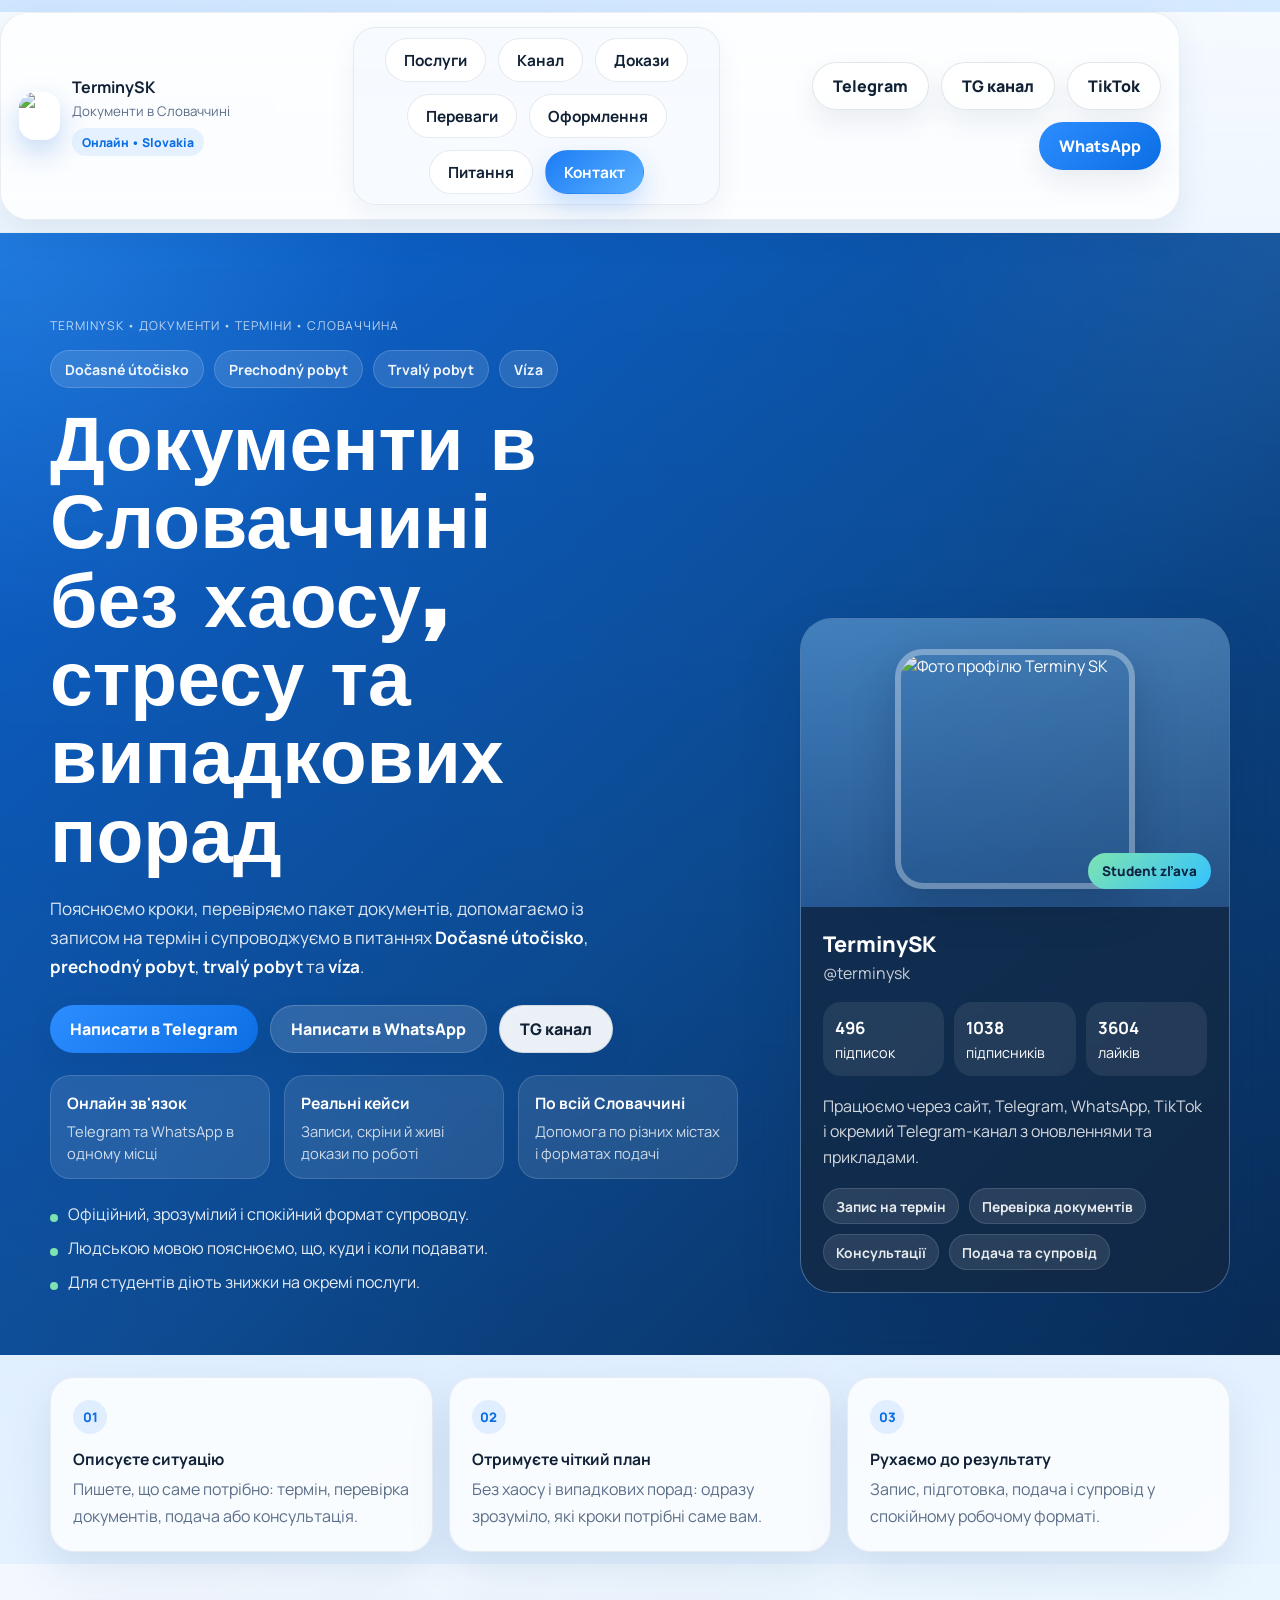
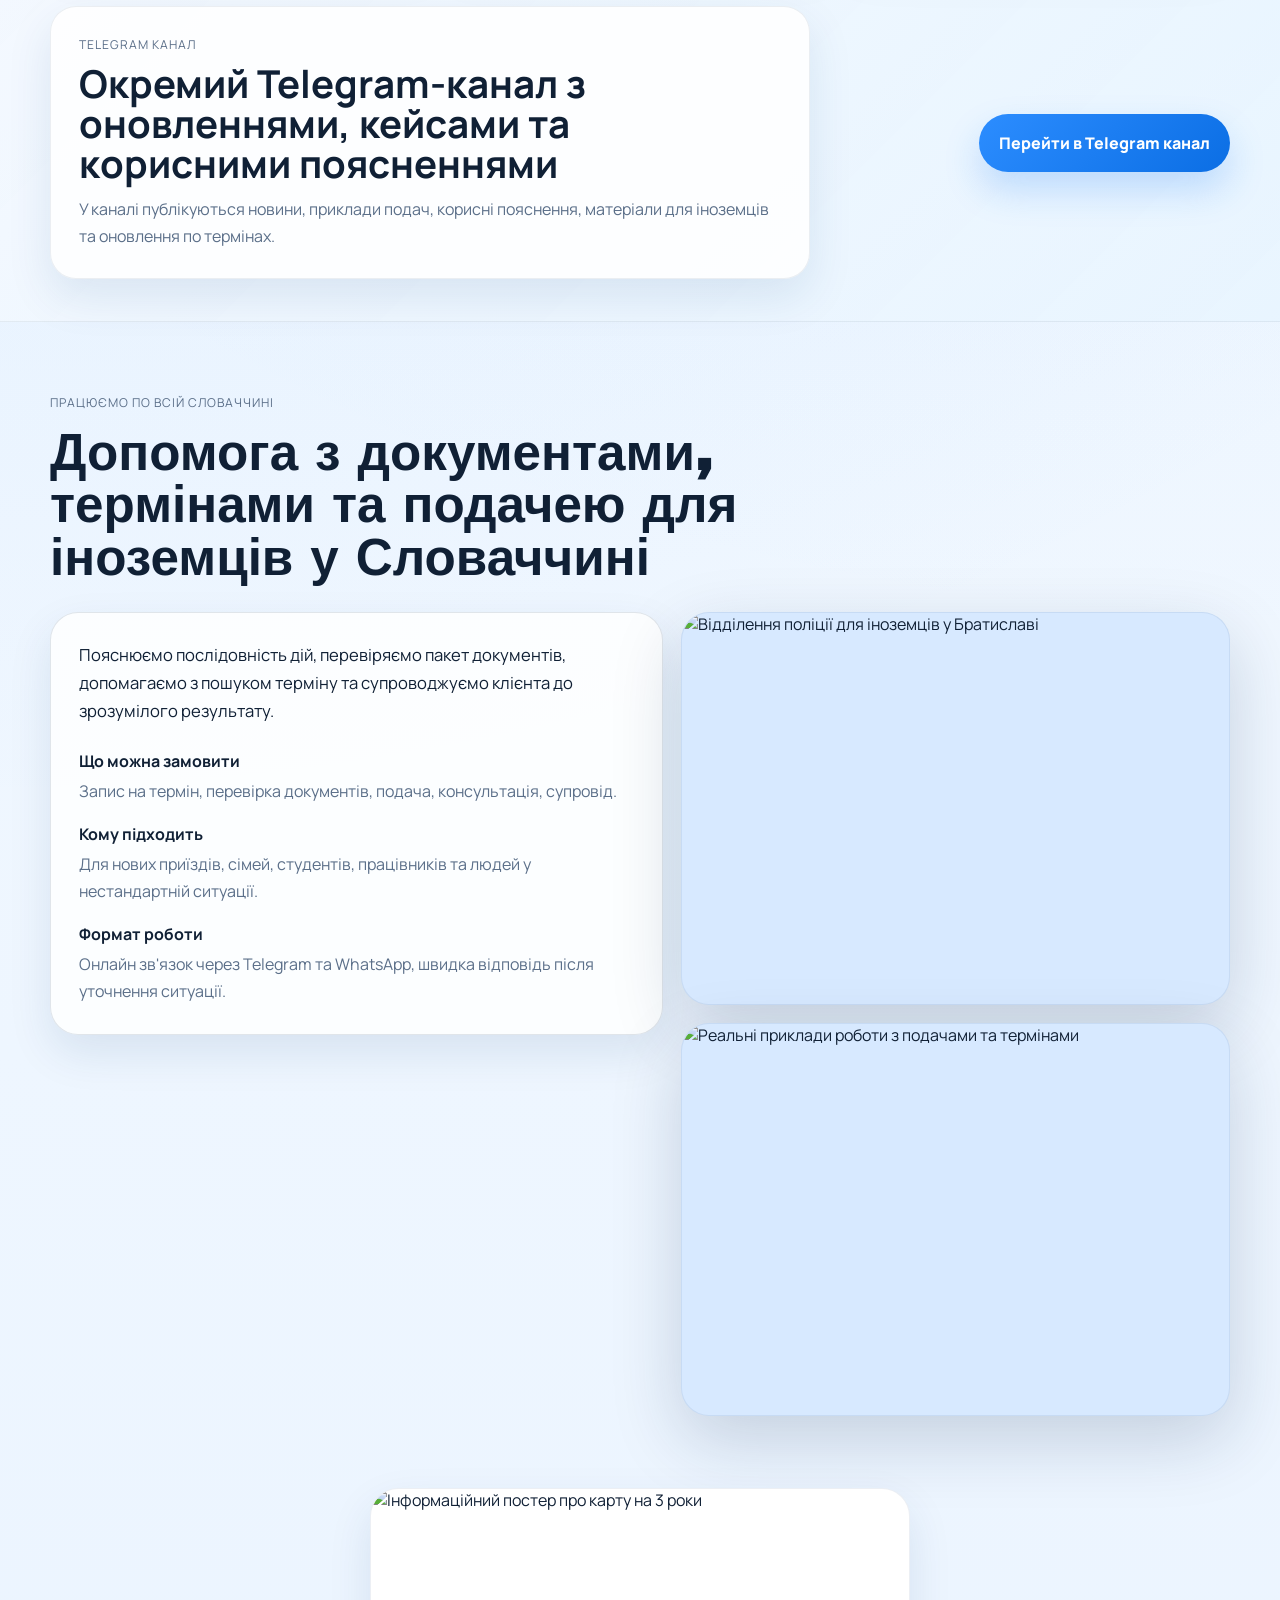
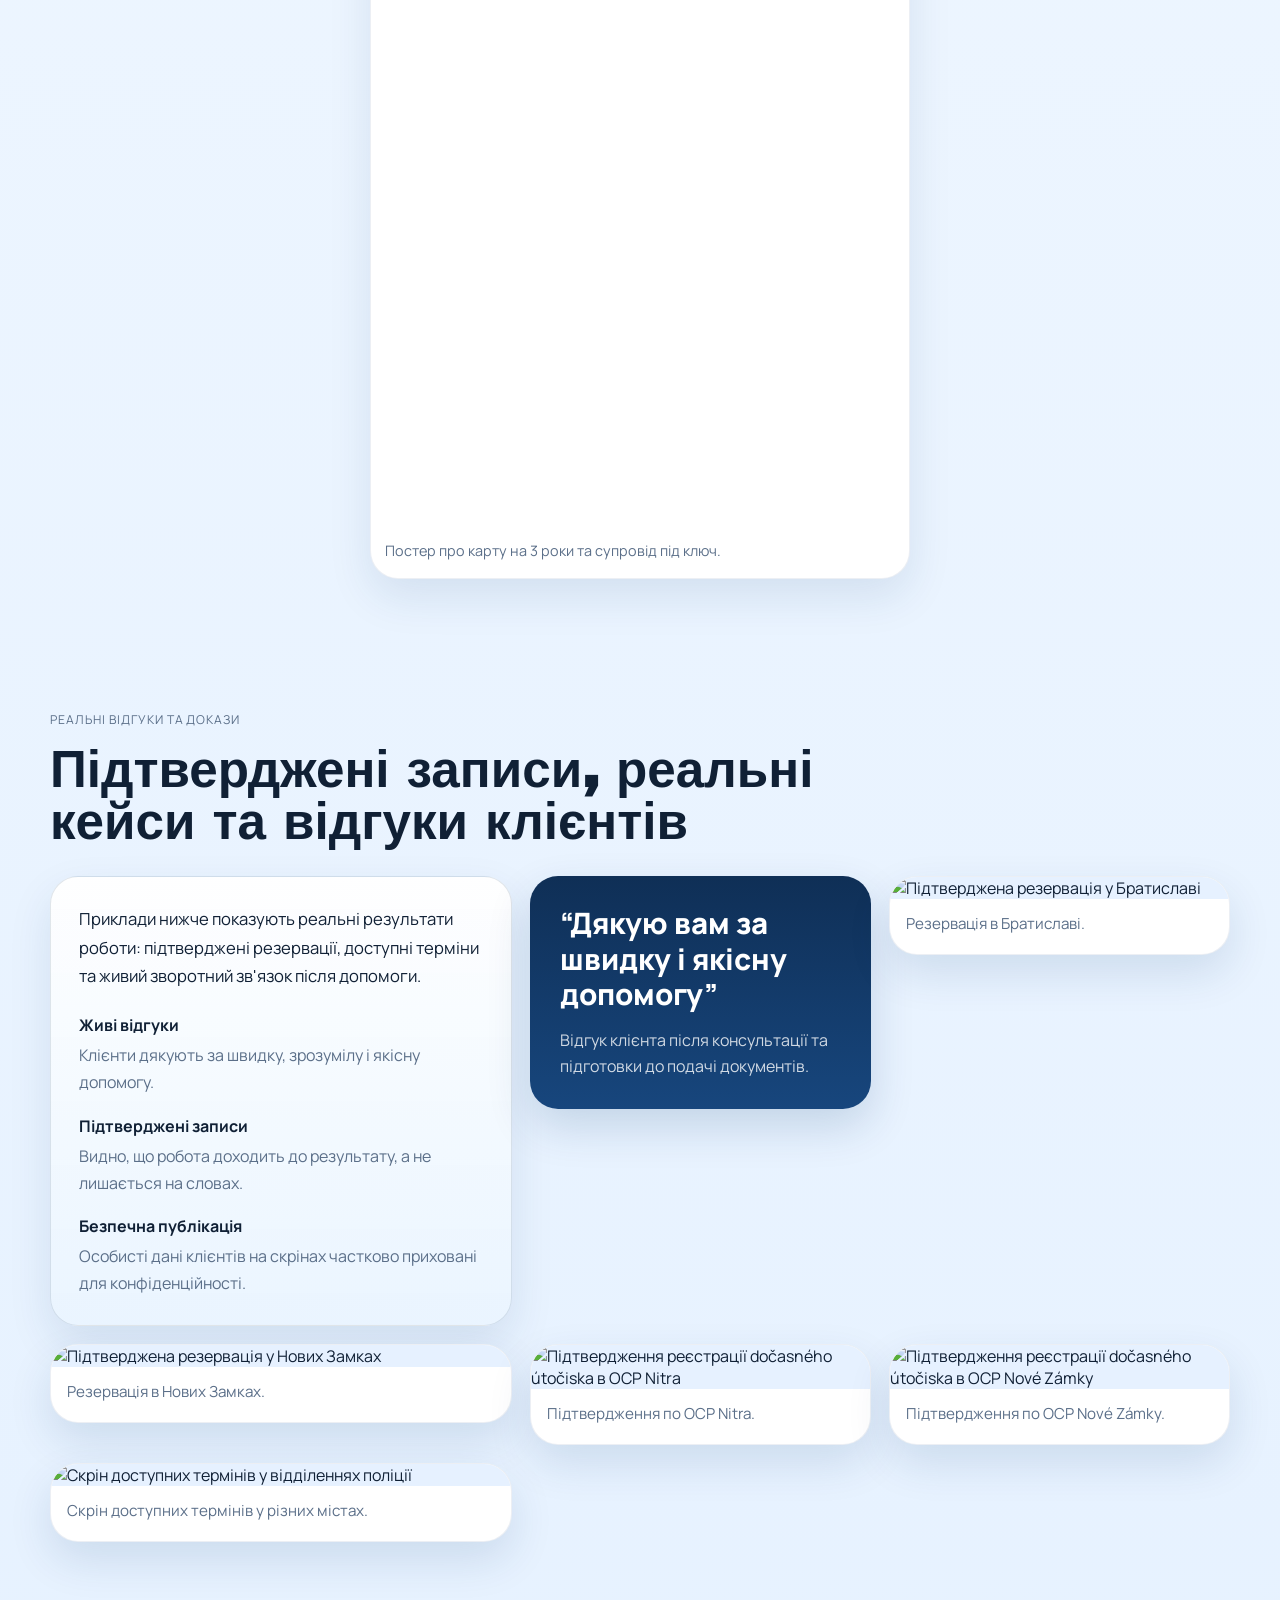
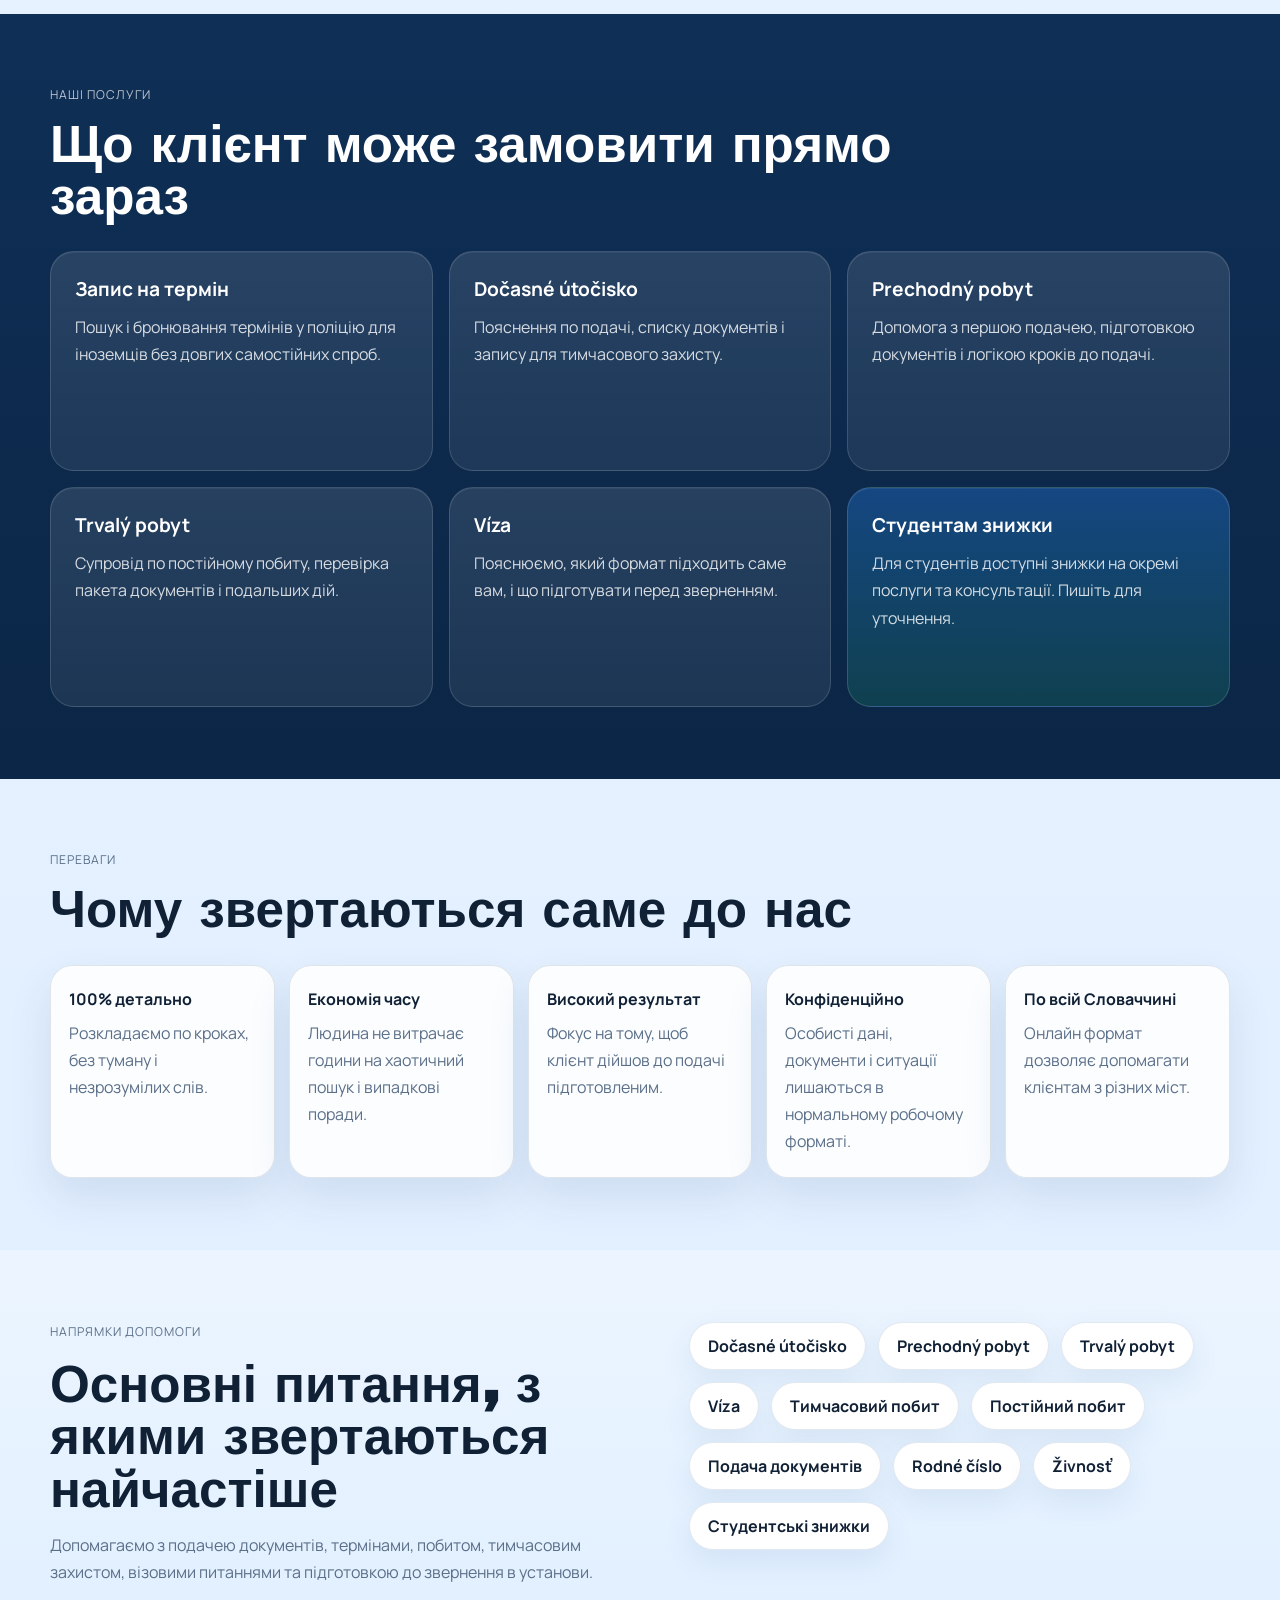
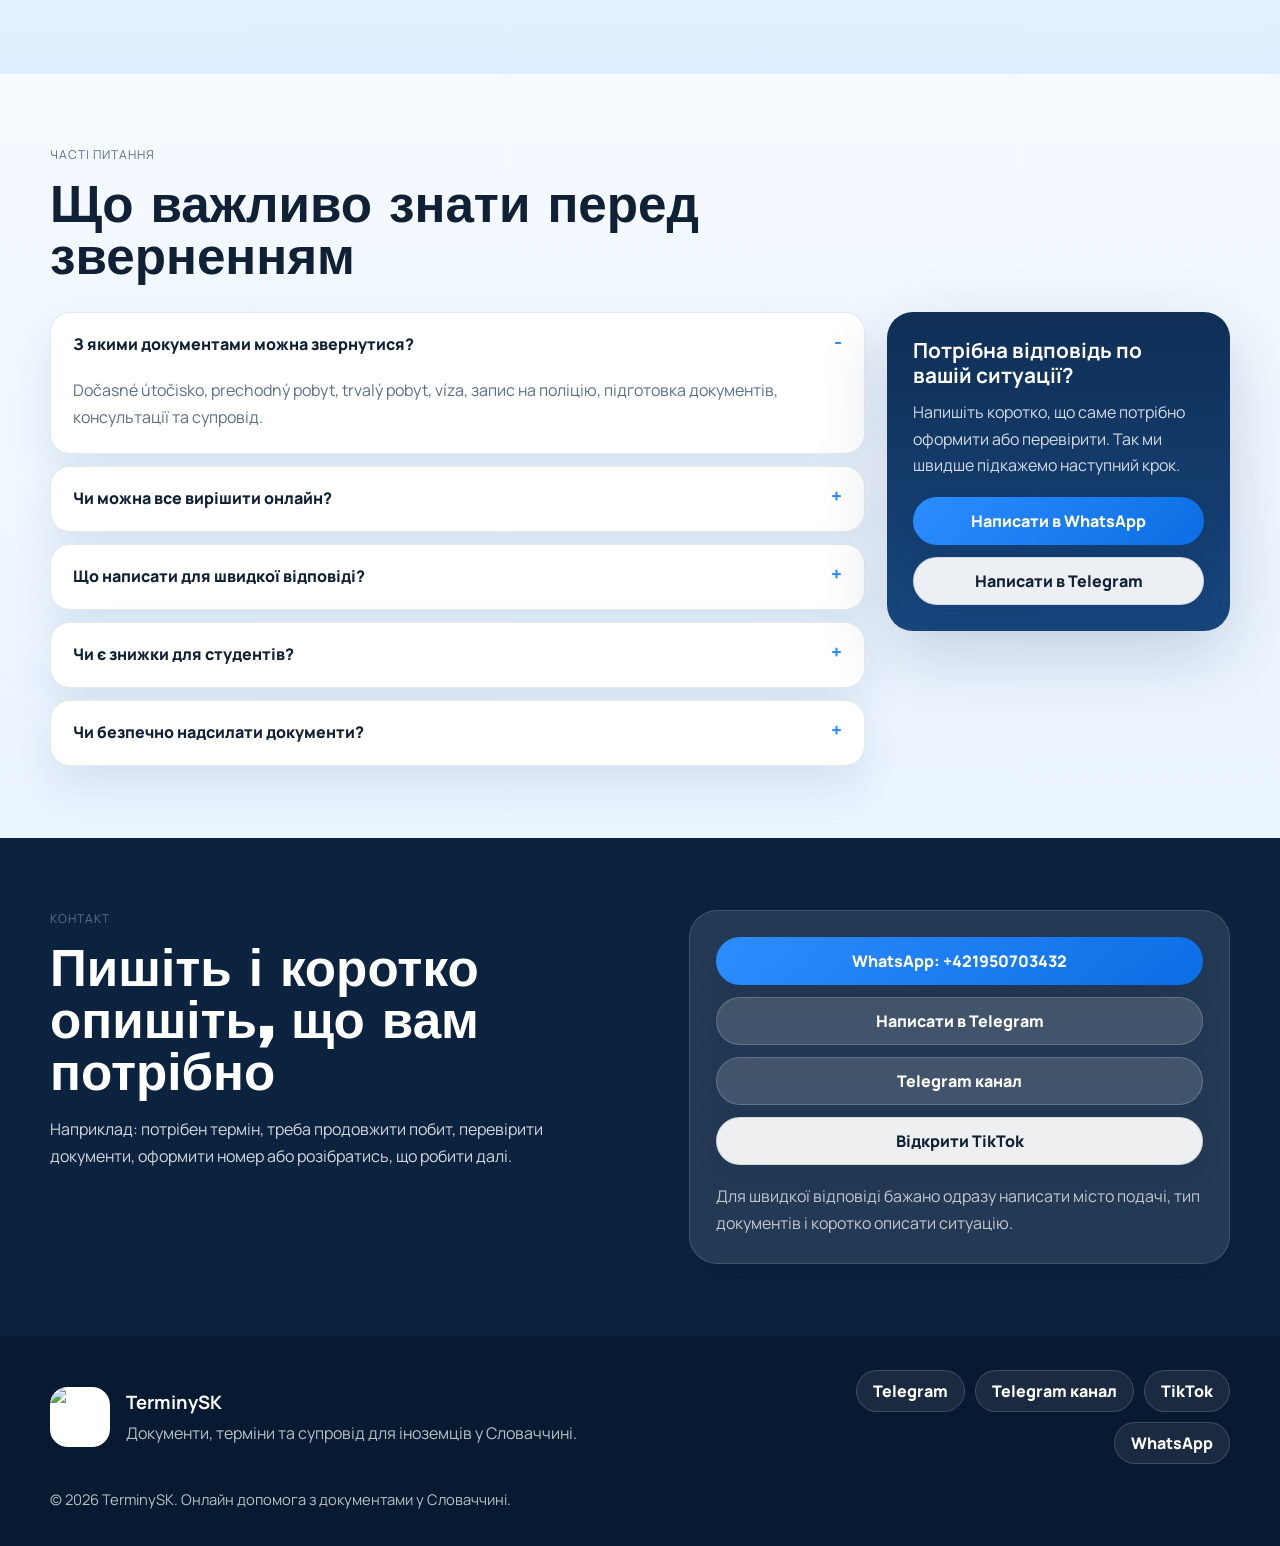
==== commit 7ce3fb79: "Remove castle visual and reduce poster size" ====
--- a/index.html
+++ b/index.html
@@ -281,12 +281,8 @@
     </section>
 
     <section class="visuals wrap" data-section="visuals">
-      <div class="visuals-grid">
-        <figure class="visual-card">
-          <img src="assets/slovakia-castle-promo.jpg" alt="Промо з видом на Словаччину">
-          <figcaption>Словаччина ближче, ніж здається.</figcaption>
-        </figure>
-        <figure class="visual-card">
+      <div class="visuals-grid single">
+        <figure class="visual-card compact">
           <img src="assets/card-poster.jpg" alt="Інформаційний постер про карту на 3 роки">
           <figcaption>Постер про карту на 3 роки та супровід під ключ.</figcaption>
         </figure>
--- a/styles.css
+++ b/styles.css
@@ -753,6 +753,11 @@
   gap: 18px;
 }
 
+.visuals-grid.single {
+  grid-template-columns: minmax(0, 540px);
+  justify-content: center;
+}
+
 .visual-card {
   margin: 0;
   overflow: hidden;
@@ -771,6 +776,10 @@
 .visual-card img {
   aspect-ratio: 4 / 5;
   object-position: top center;
+}
+
+.visual-card.compact img {
+  aspect-ratio: 4 / 4.75;
 }
 
 .visual-card figcaption {
@@ -1098,6 +1107,10 @@
   .hero-trust {
     grid-template-columns: 1fr;
   }
+
+  .visuals-grid.single {
+    grid-template-columns: 1fr;
+  }
 }
 
 @media (max-width: 760px) {
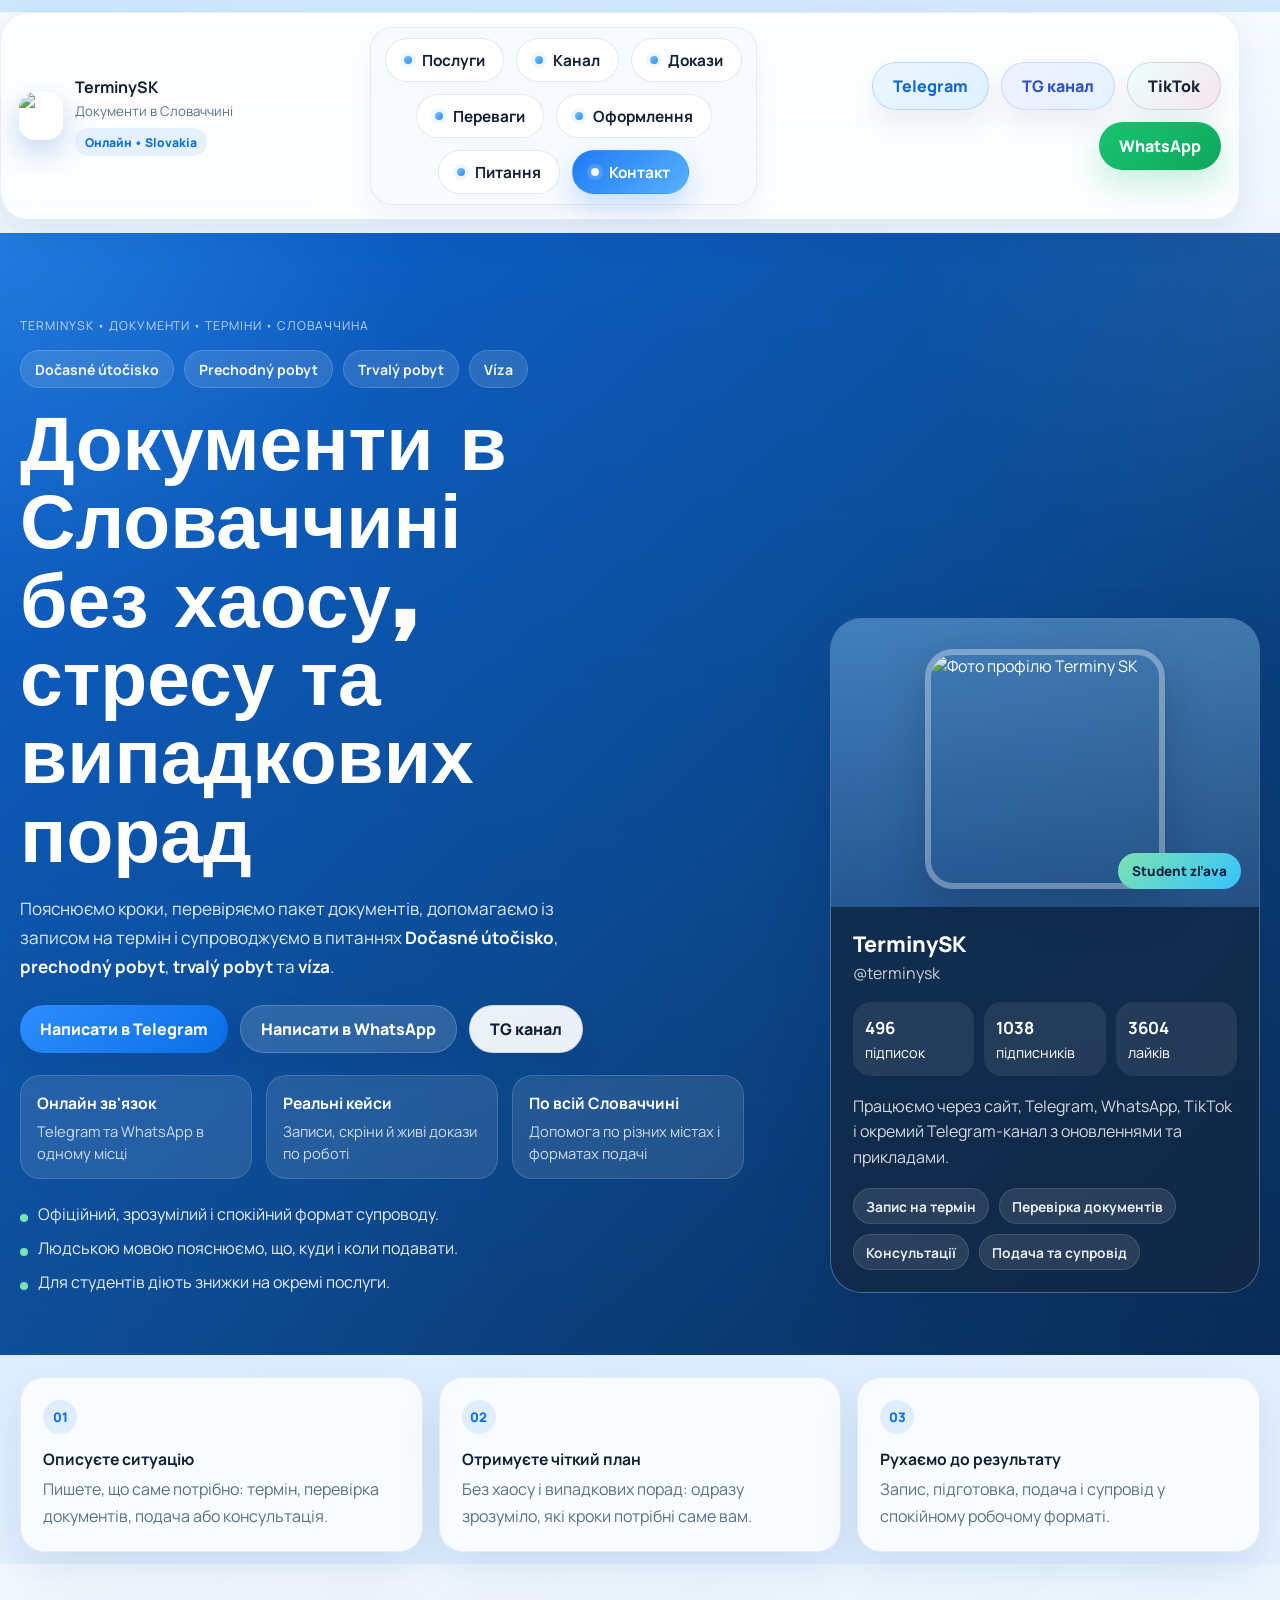
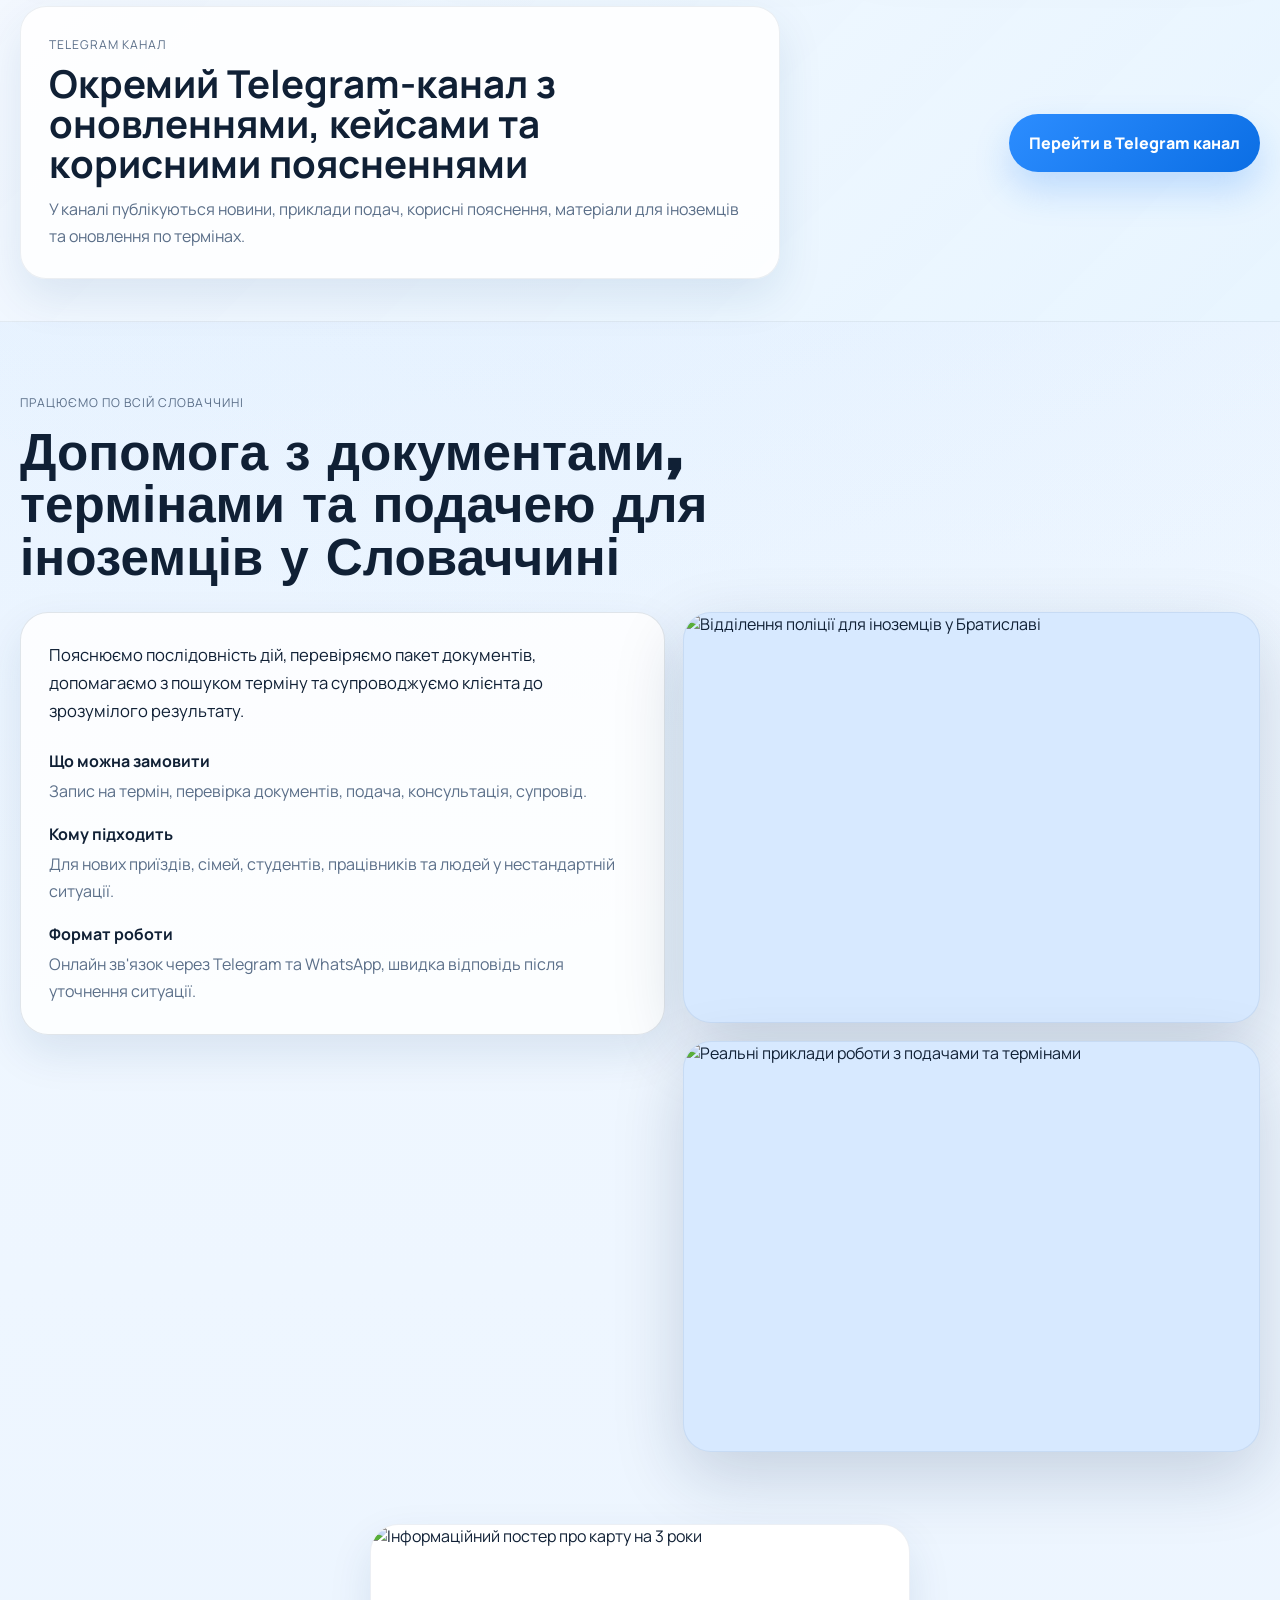
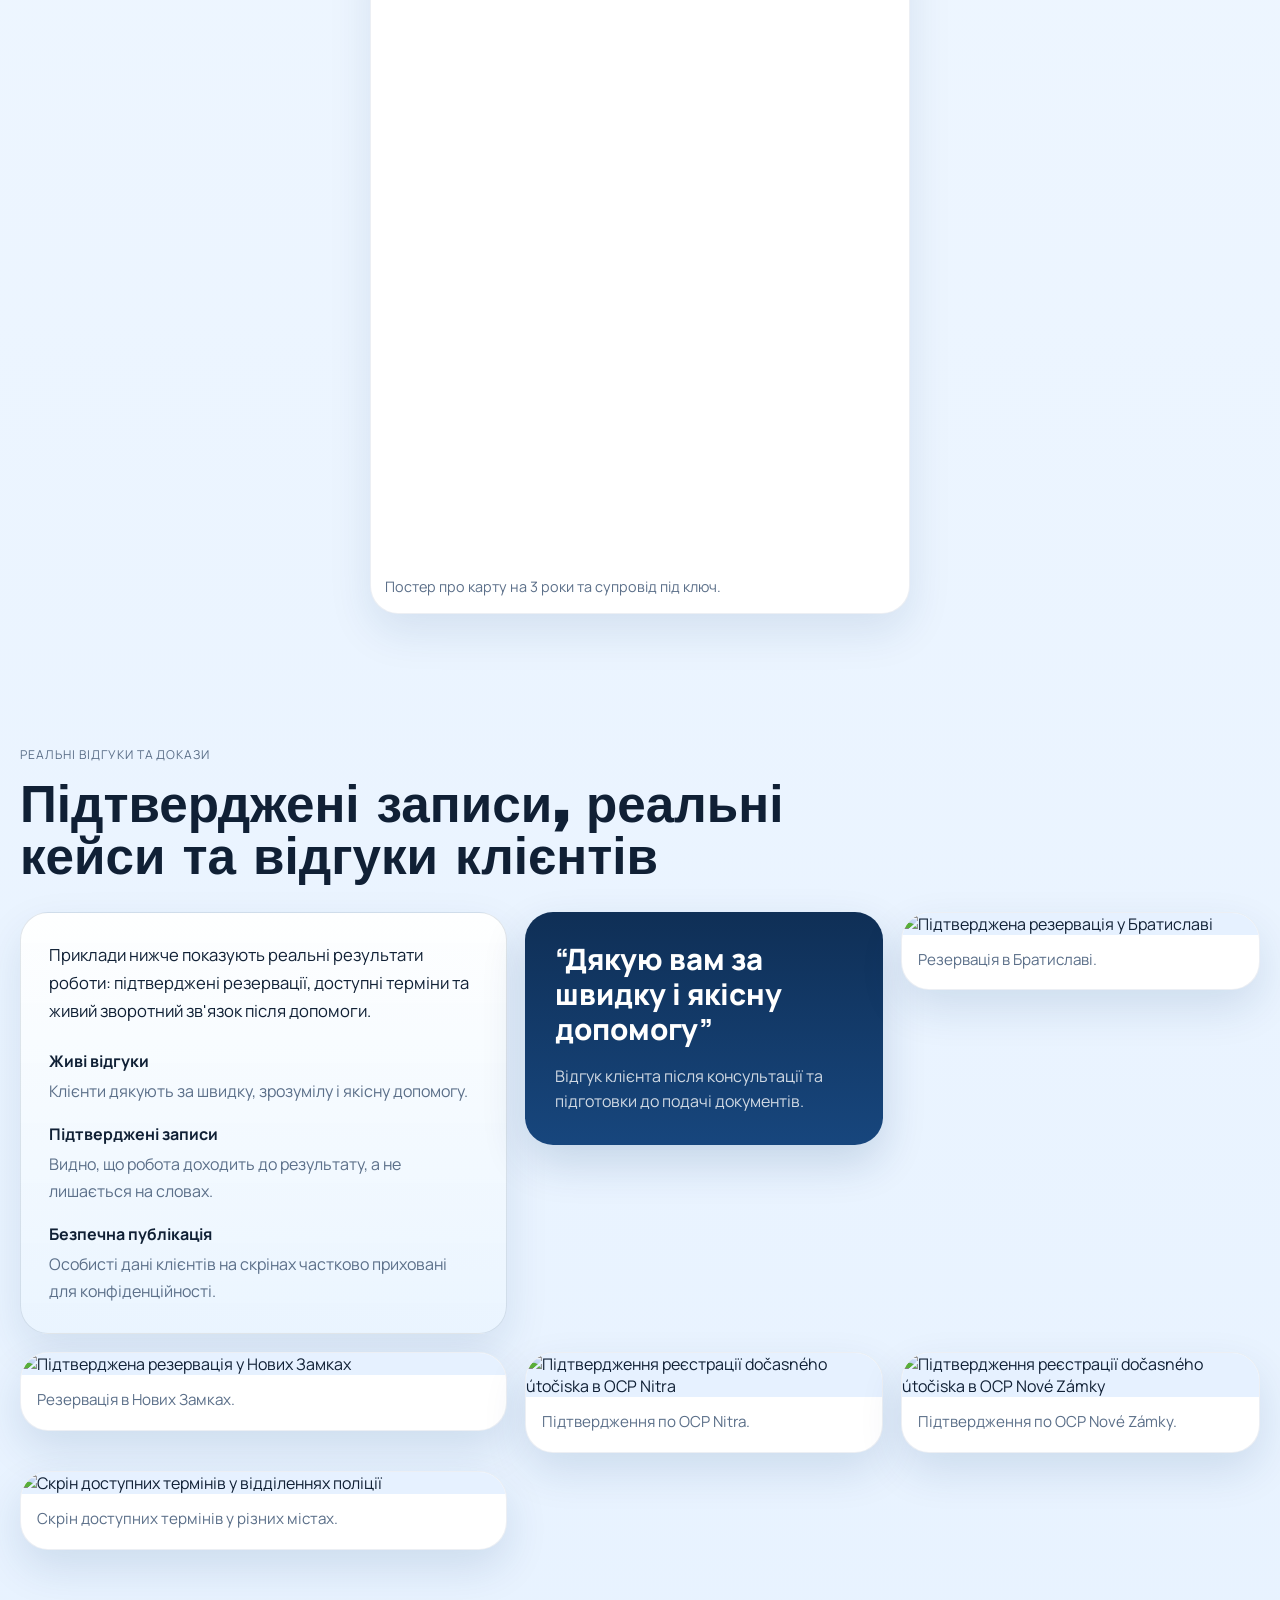
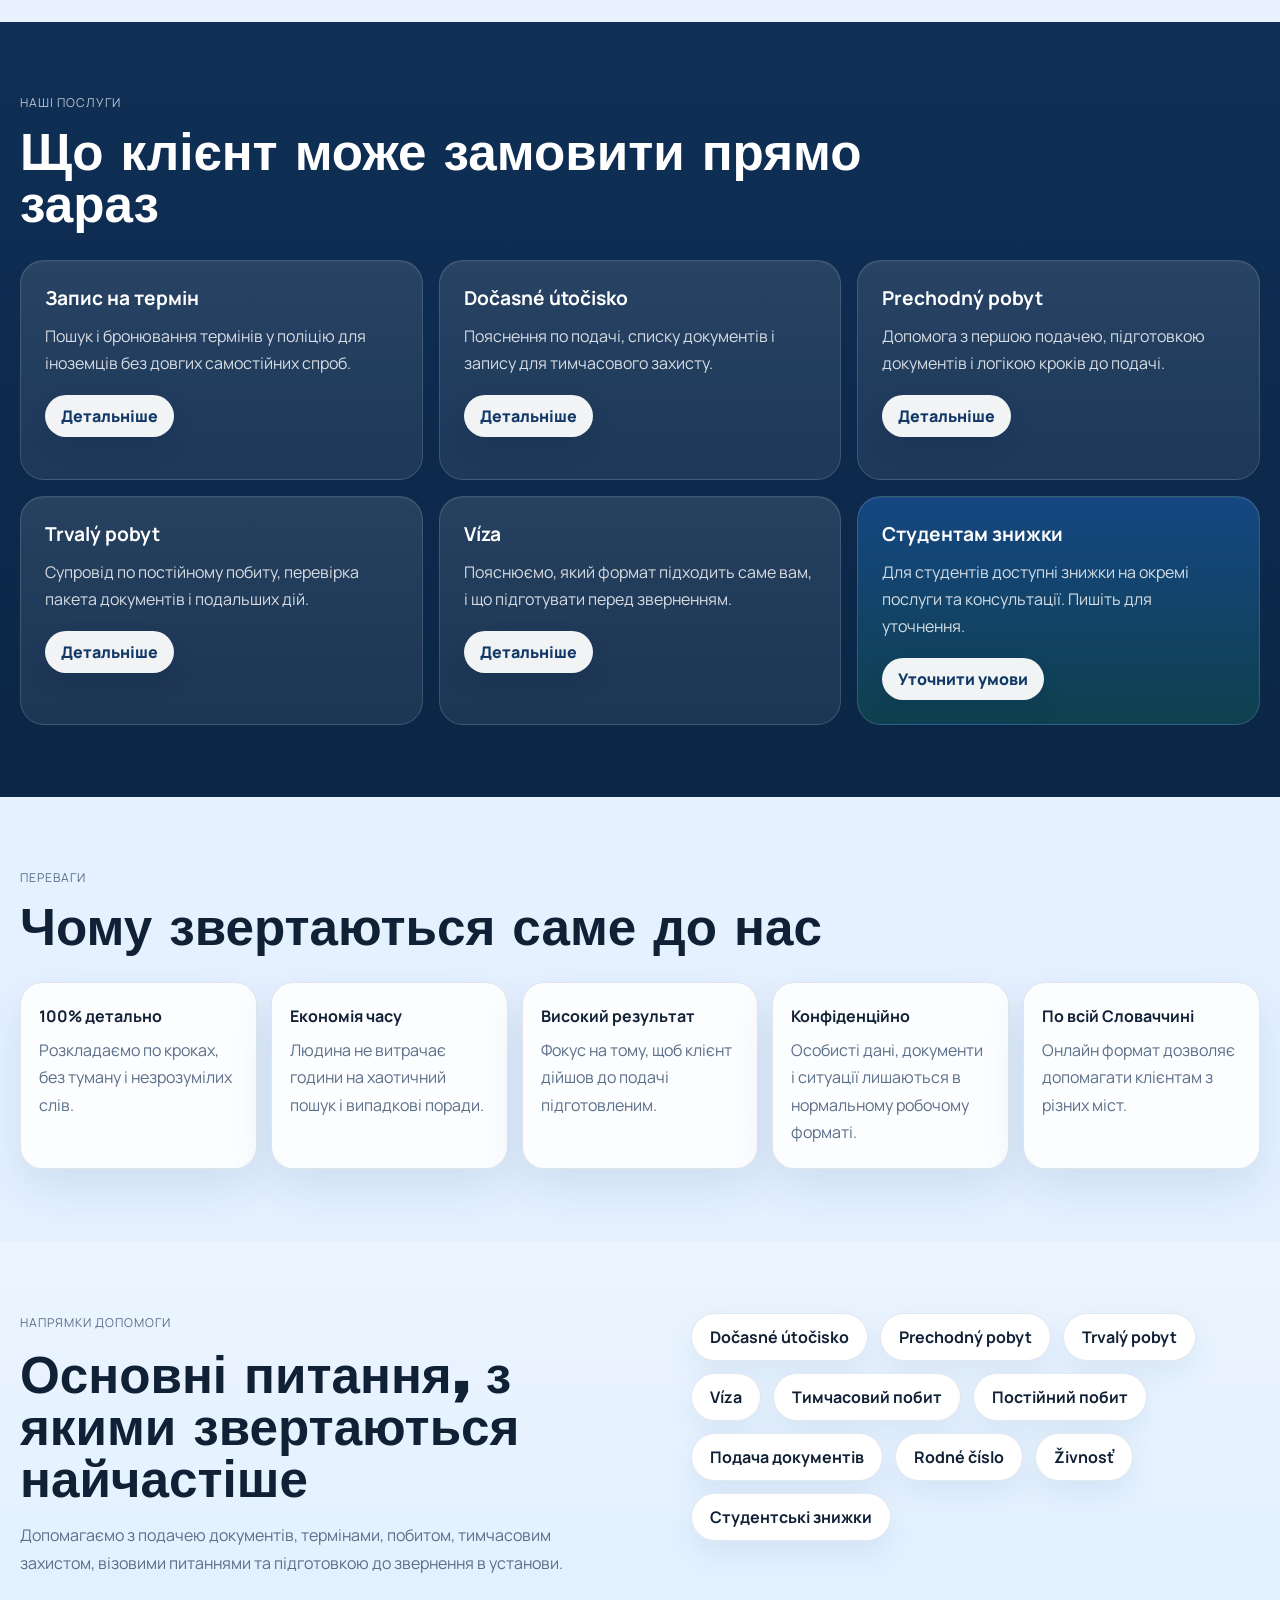
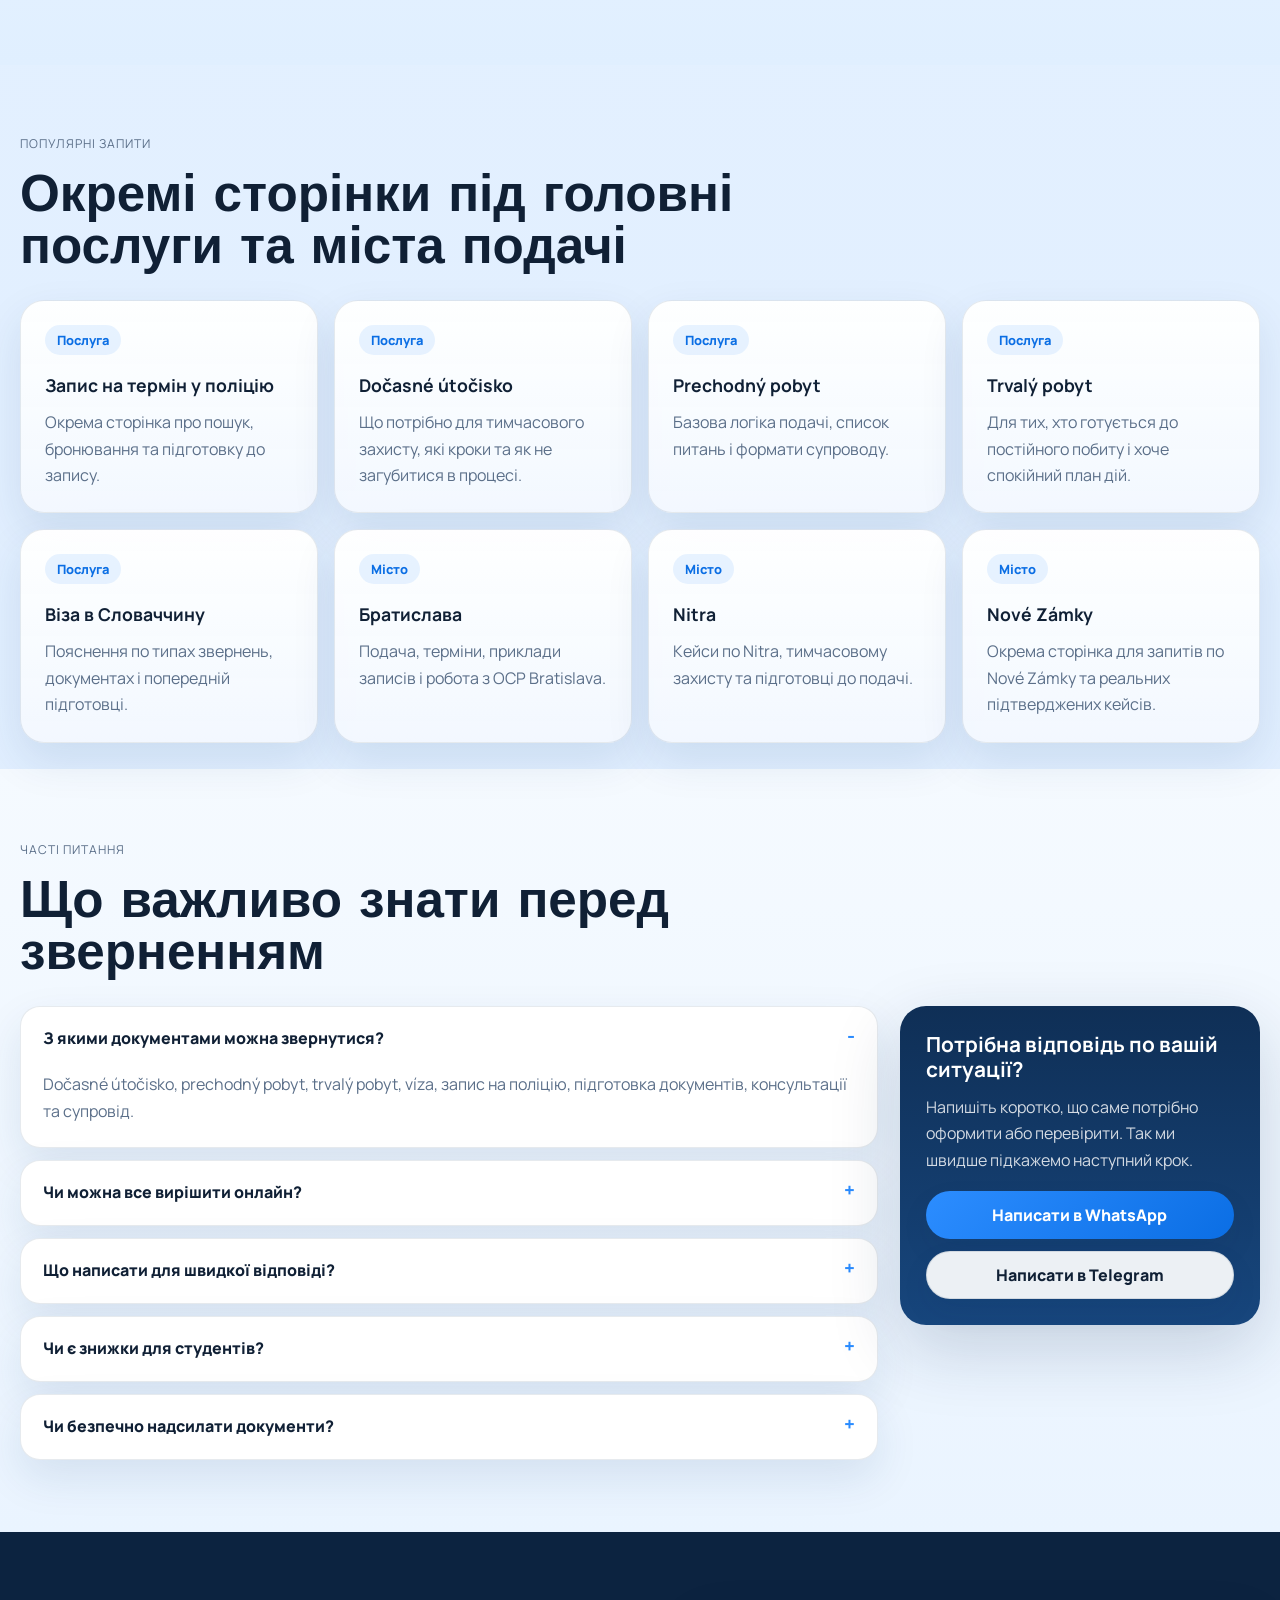
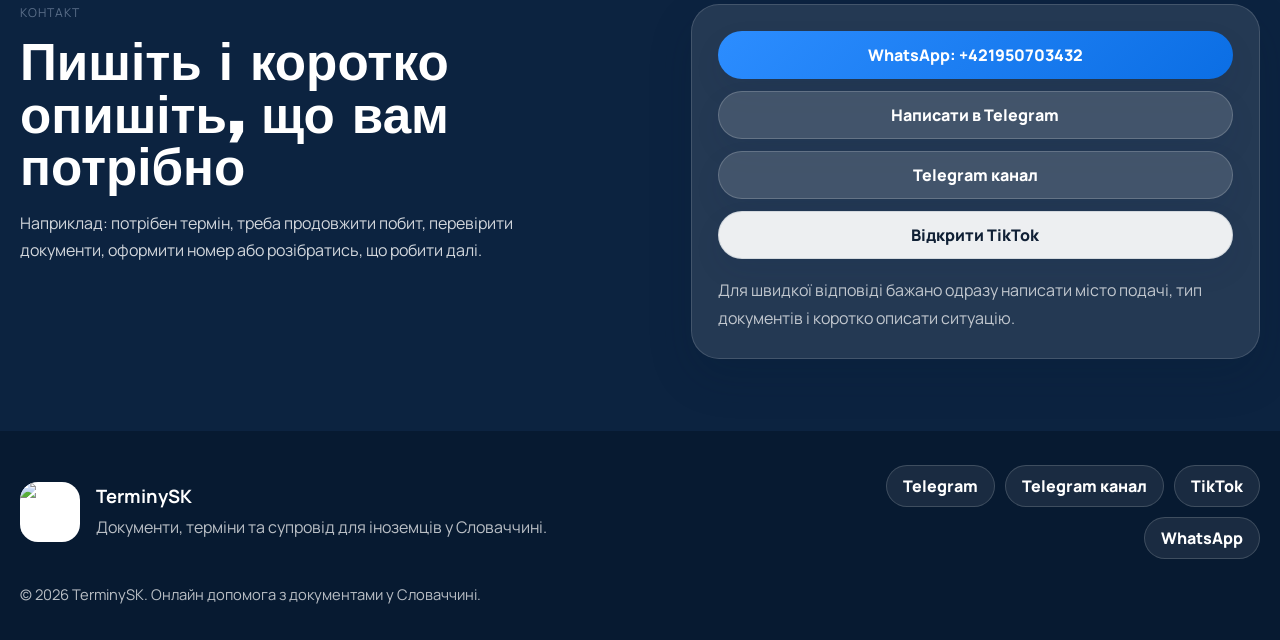
==== commit 4fc62f38: "Add SEO landing pages and Google growth structure" ====
--- a/index.html
+++ b/index.html
@@ -360,26 +360,32 @@
           <article class="service-card">
             <h3>Запис на термін</h3>
             <p>Пошук і бронювання термінів у поліцію для іноземців без довгих самостійних спроб.</p>
+            <a class="service-link" href="zapis-na-termin.html">Детальніше</a>
           </article>
           <article class="service-card">
             <h3>Dočasné útočisko</h3>
             <p>Пояснення по подачі, списку документів і запису для тимчасового захисту.</p>
+            <a class="service-link" href="docasne-utocisko.html">Детальніше</a>
           </article>
           <article class="service-card">
             <h3>Prechodný pobyt</h3>
             <p>Допомога з першою подачею, підготовкою документів і логікою кроків до подачі.</p>
+            <a class="service-link" href="prechodny-pobyt.html">Детальніше</a>
           </article>
           <article class="service-card">
             <h3>Trvalý pobyt</h3>
             <p>Супровід по постійному побиту, перевірка пакета документів і подальших дій.</p>
+            <a class="service-link" href="trvaly-pobyt.html">Детальніше</a>
           </article>
           <article class="service-card">
             <h3>Víza</h3>
             <p>Пояснюємо, який формат підходить саме вам, і що підготувати перед зверненням.</p>
+            <a class="service-link" href="viza-slovachchyna.html">Детальніше</a>
           </article>
           <article class="service-card accent">
             <h3>Студентам знижки</h3>
             <p>Для студентів доступні знижки на окремі послуги та консультації. Пишіть для уточнення.</p>
+            <a class="service-link" href="#contact">Уточнити умови</a>
           </article>
         </div>
       </div>
@@ -437,6 +443,55 @@
           <span>Živnosť</span>
           <span>Студентські знижки</span>
         </div>
+      </div>
+    </section>
+
+    <section class="seo-hub wrap" data-section="hub">
+      <div class="section-head">
+        <p class="eyebrow">Популярні запити</p>
+        <h2>Окремі сторінки під головні послуги та міста подачі</h2>
+      </div>
+      <div class="hub-grid">
+        <a class="hub-card" href="zapis-na-termin.html">
+          <span class="hub-label">Послуга</span>
+          <strong>Запис на термін у поліцію</strong>
+          <p>Окрема сторінка про пошук, бронювання та підготовку до запису.</p>
+        </a>
+        <a class="hub-card" href="docasne-utocisko.html">
+          <span class="hub-label">Послуга</span>
+          <strong>Dočasné útočisko</strong>
+          <p>Що потрібно для тимчасового захисту, які кроки та як не загубитися в процесі.</p>
+        </a>
+        <a class="hub-card" href="prechodny-pobyt.html">
+          <span class="hub-label">Послуга</span>
+          <strong>Prechodný pobyt</strong>
+          <p>Базова логіка подачі, список питань і формати супроводу.</p>
+        </a>
+        <a class="hub-card" href="trvaly-pobyt.html">
+          <span class="hub-label">Послуга</span>
+          <strong>Trvalý pobyt</strong>
+          <p>Для тих, хто готується до постійного побиту і хоче спокійний план дій.</p>
+        </a>
+        <a class="hub-card" href="viza-slovachchyna.html">
+          <span class="hub-label">Послуга</span>
+          <strong>Віза в Словаччину</strong>
+          <p>Пояснення по типах звернень, документах і попередній підготовці.</p>
+        </a>
+        <a class="hub-card" href="bratislava.html">
+          <span class="hub-label">Місто</span>
+          <strong>Братислава</strong>
+          <p>Подача, терміни, приклади записів і робота з OCP Bratislava.</p>
+        </a>
+        <a class="hub-card" href="nitra.html">
+          <span class="hub-label">Місто</span>
+          <strong>Nitra</strong>
+          <p>Кейси по Nitra, тимчасовому захисту та підготовці до подачі.</p>
+        </a>
+        <a class="hub-card" href="nove-zamky.html">
+          <span class="hub-label">Місто</span>
+          <strong>Nové Zámky</strong>
+          <p>Окрема сторінка для запитів по Nové Zámky та реальних підтверджених кейсів.</p>
+        </a>
       </div>
     </section>
 
--- a/styles.css
+++ b/styles.css
@@ -51,7 +51,7 @@
 }
 
 .wrap {
-  width: min(1180px, calc(100% - 28px));
+  width: min(1460px, calc(100% - 40px));
   margin: 0 auto;
 }
 
@@ -170,14 +170,40 @@
   color: var(--text);
   font-weight: 700;
   flex: 0 0 auto;
+  position: relative;
+  overflow: hidden;
   transition: transform 180ms ease, background-color 180ms ease, border-color 180ms ease, color 180ms ease, box-shadow 180ms ease;
+}
+
+.nav-link::before {
+  content: "";
+  width: 8px;
+  height: 8px;
+  margin-right: 10px;
+  border-radius: 999px;
+  background: linear-gradient(135deg, #7fc2ff, #2a8cff);
+  box-shadow: 0 0 0 4px rgba(42, 140, 255, 0.08);
+  flex: 0 0 auto;
+}
+
+.nav-link::after {
+  content: "";
+  position: absolute;
+  inset: 0;
+  background: linear-gradient(120deg, transparent 0%, rgba(255, 255, 255, 0.44) 48%, transparent 100%);
+  transform: translateX(-135%);
+  transition: transform 280ms ease;
 }
 
 .nav-link:hover {
   transform: translateY(-1px);
   background: #ffffff;
   border-color: rgba(42, 140, 255, 0.32);
-  box-shadow: 0 10px 24px rgba(33, 104, 185, 0.12);
+  box-shadow: 0 12px 30px rgba(33, 104, 185, 0.16);
+}
+
+.nav-link:hover::after {
+  transform: translateX(135%);
 }
 
 .nav-link.active {
@@ -185,6 +211,11 @@
   border-color: transparent;
   color: #ffffff;
   box-shadow: 0 12px 26px rgba(29, 124, 245, 0.22);
+}
+
+.nav-link.active::before {
+  background: rgba(255, 255, 255, 0.95);
+  box-shadow: 0 0 0 4px rgba(255, 255, 255, 0.15);
 }
 
 .topbar-actions {
@@ -209,9 +240,15 @@
   transition: transform 180ms ease, background-color 180ms ease, border-color 180ms ease, box-shadow 180ms ease;
 }
 
+.nav-cta {
+  position: relative;
+  overflow: hidden;
+}
+
 .nav-cta:hover,
 .button:hover {
-  transform: translateY(-1px);
+  transform: translateY(-2px);
+  box-shadow: 0 16px 34px rgba(8, 44, 90, 0.14);
 }
 
 .nav-cta,
@@ -237,10 +274,80 @@
   border: 1px solid rgba(16, 49, 86, 0.12);
 }
 
+.nav-cta::after {
+  content: "";
+  position: absolute;
+  inset: 0;
+  background: linear-gradient(120deg, transparent 0%, rgba(255, 255, 255, 0.3) 48%, transparent 100%);
+  transform: translateX(-135%);
+  transition: transform 320ms ease;
+}
+
+.nav-cta:hover::after {
+  transform: translateX(135%);
+}
+
+#headerTelegram {
+  background: linear-gradient(135deg, #ecf6ff, #dff0ff);
+  border-color: rgba(42, 140, 255, 0.24);
+  color: #1169cf;
+}
+
+#headerChannel {
+  background: linear-gradient(135deg, #eef2ff, #e7f1ff);
+  border-color: rgba(86, 111, 242, 0.2);
+  color: #3452c8;
+}
+
+#headerTiktok {
+  background:
+    linear-gradient(135deg, rgba(255, 255, 255, 0.92), rgba(247, 251, 255, 0.88)),
+    linear-gradient(135deg, #25f4ee, #fe2c55);
+  border-color: rgba(32, 40, 54, 0.14);
+  color: #172334;
+}
+
+#headerWhatsApp {
+  background: linear-gradient(135deg, #18c36f, #0fa85e);
+  box-shadow: 0 14px 32px rgba(24, 195, 111, 0.24);
+}
+
+#headerWhatsApp:hover {
+  box-shadow: 0 18px 36px rgba(24, 195, 111, 0.32);
+}
+
 .button.ghost {
   background: rgba(255, 255, 255, 0.92);
   color: var(--text);
   border-color: rgba(16, 49, 86, 0.12);
+}
+
+@keyframes ctaPulse {
+  0%,
+  100% {
+    transform: translateY(0);
+    box-shadow: 0 12px 28px rgba(8, 44, 90, 0.08);
+  }
+  50% {
+    transform: translateY(-1px);
+    box-shadow: 0 16px 34px rgba(8, 44, 90, 0.12);
+  }
+}
+
+.topbar-actions .nav-cta {
+  animation: ctaPulse 4.4s ease-in-out infinite;
+}
+
+.topbar-actions .nav-cta:nth-child(2) {
+  animation-delay: 0.45s;
+}
+
+.topbar-actions .nav-cta:nth-child(3) {
+  animation-delay: 0.9s;
+}
+
+.topbar-actions .nav-cta:nth-child(4) {
+  animation-delay: 1.35s;
 }
 
 .hero {
@@ -830,6 +937,24 @@
   color: rgba(255, 255, 255, 0.82);
 }
 
+.service-link {
+  display: inline-flex;
+  align-items: center;
+  justify-content: center;
+  margin-top: 18px;
+  min-height: 42px;
+  padding: 0 16px;
+  border-radius: 999px;
+  background: rgba(255, 255, 255, 0.94);
+  color: #113867;
+  font-weight: 800;
+  box-shadow: 0 10px 22px rgba(6, 31, 67, 0.12);
+}
+
+.service-link:hover {
+  transform: translateY(-1px);
+}
+
 .benefit-grid {
   display: grid;
   grid-template-columns: repeat(5, minmax(0, 1fr));
@@ -870,6 +995,56 @@
 .formats-copy p {
   max-width: 56ch;
   color: var(--muted);
+}
+
+.seo-hub {
+  padding: 70px 0 26px;
+}
+
+.hub-grid {
+  display: grid;
+  grid-template-columns: repeat(4, minmax(0, 1fr));
+  gap: 16px;
+}
+
+.hub-card {
+  min-height: 190px;
+  padding: 24px;
+  border-radius: 24px;
+  border: 1px solid rgba(16, 49, 86, 0.1);
+  background: linear-gradient(180deg, rgba(255, 255, 255, 0.96), rgba(243, 248, 255, 0.94));
+  box-shadow: var(--shadow-soft);
+  transition: transform 180ms ease, box-shadow 180ms ease, border-color 180ms ease;
+}
+
+.hub-card:hover {
+  transform: translateY(-3px);
+  border-color: rgba(42, 140, 255, 0.3);
+  box-shadow: 0 22px 42px rgba(12, 53, 102, 0.14);
+}
+
+.hub-label {
+  display: inline-flex;
+  align-items: center;
+  min-height: 30px;
+  padding: 0 12px;
+  border-radius: 999px;
+  background: rgba(42, 140, 255, 0.1);
+  color: var(--accent-strong);
+  font-size: 0.8rem;
+  font-weight: 800;
+}
+
+.hub-card strong {
+  display: block;
+  margin-top: 18px;
+  font-size: 1.1rem;
+}
+
+.hub-card p {
+  margin: 12px 0 0;
+  color: var(--muted);
+  line-height: 1.65;
 }
 
 .format-chips {
@@ -1052,6 +1227,190 @@
   flex-wrap: wrap;
   justify-content: flex-end;
   gap: 10px;
+}
+
+.landing-main {
+  padding: 32px 0 80px;
+}
+
+.crumbs {
+  display: inline-flex;
+  flex-wrap: wrap;
+  align-items: center;
+  gap: 10px;
+  margin-bottom: 18px;
+  color: var(--muted);
+  font-size: 0.92rem;
+}
+
+.crumbs span {
+  color: rgba(16, 32, 53, 0.34);
+}
+
+.landing-hero {
+  display: grid;
+  grid-template-columns: minmax(0, 0.98fr) minmax(320px, 0.86fr);
+  gap: 20px;
+  align-items: stretch;
+}
+
+.landing-panel,
+.landing-card {
+  min-width: 0;
+  padding: 28px;
+  border-radius: 28px;
+  border: 1px solid rgba(16, 49, 86, 0.08);
+  background: linear-gradient(180deg, rgba(255, 255, 255, 0.97), rgba(244, 249, 255, 0.94));
+  box-shadow: var(--shadow-soft);
+}
+
+.landing-panel {
+  background:
+    radial-gradient(circle at top right, rgba(42, 140, 255, 0.1), transparent 28%),
+    linear-gradient(180deg, rgba(255, 255, 255, 0.98), rgba(240, 247, 255, 0.96));
+}
+
+.landing-hero h1 {
+  margin: 10px 0 16px;
+  max-width: 100%;
+  font-family: "Archivo Black", sans-serif;
+  font-size: clamp(2.1rem, 4vw, 3.8rem);
+  line-height: 1.02;
+  overflow-wrap: anywhere;
+}
+
+.landing-intro {
+  max-width: 100%;
+  color: var(--muted);
+  line-height: 1.75;
+  width: 100%;
+}
+
+.landing-actions {
+  display: flex;
+  flex-wrap: wrap;
+  gap: 12px;
+  margin: 24px 0 20px;
+}
+
+.landing-panel .button.secondary {
+  background: rgba(42, 140, 255, 0.1);
+  color: var(--accent-strong);
+  border-color: rgba(42, 140, 255, 0.16);
+}
+
+.landing-points,
+.page-list {
+  display: grid;
+  gap: 12px;
+  margin: 0;
+  padding: 0;
+  list-style: none;
+}
+
+.landing-points li,
+.page-list li {
+  padding: 14px 16px;
+  border-radius: 18px;
+  background: rgba(255, 255, 255, 0.86);
+  border: 1px solid rgba(16, 49, 86, 0.08);
+  line-height: 1.6;
+}
+
+.landing-image {
+  overflow: hidden;
+  border-radius: 24px;
+  border: 1px solid rgba(16, 49, 86, 0.08);
+  box-shadow: var(--shadow-soft);
+}
+
+.landing-image img {
+  width: 100%;
+  height: 100%;
+  object-fit: cover;
+}
+
+.landing-stats {
+  display: grid;
+  grid-template-columns: repeat(3, minmax(0, 1fr));
+  gap: 12px;
+  margin-top: 16px;
+}
+
+.landing-stats article {
+  padding: 16px;
+  border-radius: 18px;
+  background: rgba(255, 255, 255, 0.88);
+  border: 1px solid rgba(16, 49, 86, 0.08);
+}
+
+.landing-stats strong {
+  display: block;
+  font-size: 1.35rem;
+}
+
+.landing-grid {
+  display: grid;
+  grid-template-columns: repeat(2, minmax(0, 1fr));
+  gap: 18px;
+  margin-top: 18px;
+}
+
+.landing-card h2 {
+  margin: 0 0 16px;
+  font-size: 1.45rem;
+}
+
+.landing-card p {
+  margin: 0;
+  color: var(--muted);
+  line-height: 1.72;
+}
+
+.page-links-grid {
+  display: grid;
+  grid-template-columns: repeat(2, minmax(0, 1fr));
+  gap: 12px;
+  margin-top: 18px;
+}
+
+.page-link-card {
+  display: block;
+  padding: 18px;
+  border-radius: 20px;
+  background: rgba(245, 250, 255, 0.9);
+  border: 1px solid rgba(16, 49, 86, 0.08);
+}
+
+.page-link-card strong {
+  display: block;
+  margin-bottom: 8px;
+}
+
+.page-link-card p {
+  color: var(--muted);
+  line-height: 1.6;
+}
+
+.landing-contact {
+  display: grid;
+  grid-template-columns: minmax(0, 1fr) minmax(320px, 0.82fr);
+  gap: 18px;
+  margin-top: 18px;
+}
+
+.landing-contact .contact-box {
+  height: 100%;
+  background: linear-gradient(180deg, #0c3f79, #0a2d56);
+  border-color: rgba(12, 91, 171, 0.32);
+  box-shadow: 0 20px 48px rgba(8, 40, 84, 0.18);
+}
+
+.tiny-note {
+  margin-top: 16px;
+  color: var(--muted);
+  font-size: 0.94rem;
+  line-height: 1.65;
 }
 
 .footer-links a {
@@ -1088,7 +1447,11 @@
   .faq-grid,
   .channel-grid,
   .benefit-grid,
-  .service-grid {
+  .service-grid,
+  .hub-grid,
+  .landing-hero,
+  .landing-grid,
+  .landing-contact {
     grid-template-columns: 1fr;
   }
 
@@ -1126,43 +1489,76 @@
   .topbar {
     min-height: auto;
     padding: 14px;
-    margin: 10px 0;
+    margin: 8px 0;
     flex-wrap: wrap;
     border-radius: 24px;
+    gap: 10px;
+  }
+
+  .brand {
+    width: 100%;
+    gap: 12px;
+  }
+
+  .brand-mark {
+    width: 46px;
+    height: 46px;
+  }
+
+  .brand-text strong {
+    font-size: 1rem;
+  }
+
+  .brand-text small {
+    font-size: 0.92rem;
+  }
+
+  .brand-status {
+    min-height: 26px;
+    padding: 0 8px;
+    font-size: 0.72rem;
   }
 
   .nav {
     width: 100%;
-    justify-content: flex-start;
-    flex-wrap: nowrap;
-    overflow-x: auto;
-    gap: 10px;
-    font-size: 0.9rem;
+    display: grid;
+    grid-template-columns: repeat(3, minmax(0, 1fr));
+    gap: 8px;
+    font-size: 0.84rem;
     padding: 8px;
     flex: 1 1 100%;
-    scrollbar-width: none;
-  }
-
-  .nav-cta {
-    width: auto;
-    min-width: max-content;
+  }
+
+  .nav-link {
+    width: 100%;
+    min-height: 44px;
+    padding: 0 8px;
+    text-align: center;
+    line-height: 1.15;
   }
 
   .topbar-actions {
     width: 100%;
     display: grid;
     grid-template-columns: repeat(2, minmax(0, 1fr));
-    gap: 10px;
-  }
-
-  .nav::-webkit-scrollbar,
-  .topbar-actions::-webkit-scrollbar {
-    display: none;
+    gap: 8px;
   }
 
   .topbar-actions .nav-cta {
     width: 100%;
     min-width: 0;
+    min-height: 44px;
+    padding: 0 12px;
+    font-size: 0.98rem;
+  }
+
+  #headerChannel,
+  #headerTiktok {
+    display: none;
+  }
+
+  .topbar-actions .nav-cta {
+    animation: none;
   }
 
   .hero-grid,
@@ -1213,6 +1609,11 @@
     border-radius: 22px;
   }
 
+  .page-links-grid,
+  .landing-stats {
+    grid-template-columns: 1fr;
+  }
+
   .hero-side {
     justify-content: center;
     width: 100%;
@@ -1244,6 +1645,10 @@
     font-size: clamp(2rem, 9vw, 3rem);
   }
 
+  .landing-hero h1 {
+    font-size: clamp(1.85rem, 8.4vw, 2.65rem);
+  }
+
   .hero-badges span,
   .snapshot-services span {
     width: fit-content;
@@ -1254,6 +1659,10 @@
     width: 100%;
   }
 
+  .landing-actions .button {
+    width: 100%;
+  }
+
   .footer-grid {
     grid-template-columns: 1fr;
   }
